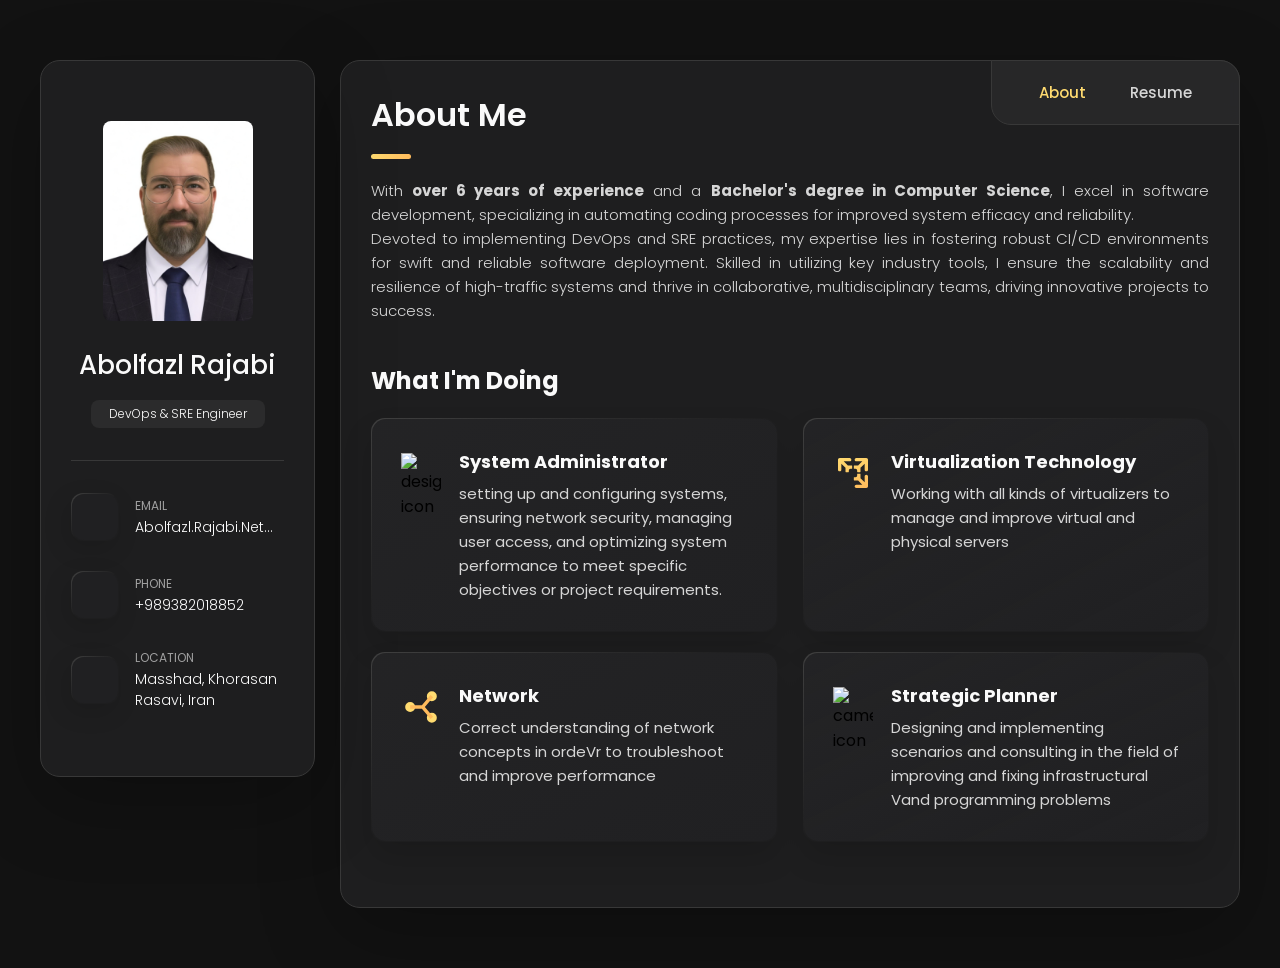
==== index.html @ 1ee2e398 "first push" ====
<!DOCTYPE html>
<html lang="en">
  <head>
    <meta charset="UTF-8" />
    <meta http-equiv="X-UA-Compatible" content="IE=edge" />
    <meta name="viewport" content="width=device-width, initial-scale=1.0" />
    <title>Abolfazl Rajabi Resume</title>

    <!--
    - favicon
  -->
    <link
      rel="shortcut icon"
      href="./assets/images/logo.ico"
      type="image/x-icon"
    />

    <!--
    - custom css link
  -->
    <link rel="stylesheet" href="./assets/css/style.css" />

    <!--
    - google font link
  -->
    <link rel="preconnect" href="https://fonts.googleapis.com" />
    <link rel="preconnect" href="https://fonts.gstatic.com" crossorigin />
    <link
      href="https://fonts.googleapis.com/css2?family=Poppins:wght@300;400;500;600&display=swap"
      rel="stylesheet"
    />
  </head>

  <body>
    <!--
    - #MAIN
  -->

    <main>
      <!--
      - #SIDEBAR
    -->

      <aside class="sidebar" data-sidebar>
        <div class="sidebar-info">
          <figure class="avatar-box">
            <img
              src="./assets/images/my-avatar.png"
              alt="Abolfazl Rajabi"
              width="80"
	      style="border-radius:8px"
            />
          </figure>

          <div class="info-content">
            <h1 class="name" title="Richard hanrick">Abolfazl Rajabi</h1>

            <p class="title">DevOps & SRE Engineer</p>
          </div>

          <button class="info_more-btn" data-sidebar-btn>
            <span>Show Contacts</span>

            <ion-icon name="chevron-down"></ion-icon>
          </button>
        </div>

        <div class="sidebar-info_more">
          <div class="separator"></div>

          <ul class="contacts-list">
            <li class="contact-item">
              <div class="icon-box">
                <ion-icon name="mail-outline"></ion-icon>
              </div>

              <div class="contact-info">
                <p class="contact-title">Email</p>

                <a href="mailto:abolfazl.rajabi.net@gmail.com" class="contact-link"
                  >Abolfazl.Rajabi.Net@gmail.com</a
                >
              </div>
            </li>

            <li class="contact-item">
              <div class="icon-box">
                <ion-icon name="phone-portrait-outline"></ion-icon>
              </div>

              <div class="contact-info">
                <p class="contact-title">Phone</p>

                <a href="tel: +989382018852" class="contact-link"
                  >+989382018852</a
                >
              </div>
            </li>

<!--            <li class="contact-item">
              <div class="icon-box">
                <ion-icon name="calendar-outline"></ion-icon>
              </div>

              <div class="contact-info">
                <p class="contact-title">Birthday</p>

                <time datetime="1982-06-23"> 1992 </time>
              </div>
            </li>
-->
            <li class="contact-item">
              <div class="icon-box">
                <ion-icon name="location-outline"></ion-icon>
              </div>

              <div class="contact-info">
                <p class="contact-title">Location</p>

                <address>Masshad, Khorasan Rasavi, Iran</address>
              </div>
            </li>
          </ul>

          <div class="separator"></div>

          <ul class="social-list">
            <li class="social-item">
              <a href="https://t.me/Arajabi18" class="social-link">
                <ion-icon name="send-outline"></ion-icon>
              </a>
            </li>

            <li class="social-item">
              <a
                href="https://www.linkedin.com/in/abolfazl-rajabi-net"
                class="social-link"
              >
                <ion-icon name="logo-linkedin"></ion-icon>
              </a>
            </li>

            <li class="social-item">
              <a href="" class="social-link">
                <ion-icon name="logo-instagram"></ion-icon>
              </a>
            </li>
          </ul>
        </div>
      </aside>

      <!--
      - #main-content
    -->

      <div class="main-content">
        <!--
        - #NAVBAR
      -->

        <nav class="navbar">
          <ul class="navbar-list">
            <li class="navbar-item">
              <button class="navbar-link active" data-nav-link>About</button>
            </li>

            <li class="navbar-item">
              <button class="navbar-link" data-nav-link>Resume</button>
            </li>

            <!-- <li class="navbar-item">
              <button class="navbar-link" data-nav-link>Portfolio</button>
            </li>

            <li class="navbar-item">
              <button class="navbar-link" data-nav-link>Blog</button>
            </li> 

            <li class="navbar-item">
              <button class="navbar-link" data-nav-link>Contact</button>
	    </li>-->
          </ul>
        </nav>

        <!--
        - #ABOUT
      -->

        <article class="about active" data-page="about">
          <header>
            <h2 class="h2 article-title">About me</h2>
          </header>

          <section class="about-text justified">
            <p>
              With <b>over 6 years of experience</b> and a
              <b>Bachelor's degree in Computer Science</b>, I excel in software
              development, specializing in automating coding processes for
	      improved system efficacy and reliability.<br> Devoted to implementing
              DevOps and SRE practices, my expertise lies in fostering robust
              CI/CD environments for swift and reliable software deployment.
              Skilled in utilizing key industry tools, I ensure the scalability
              and resilience of high-traffic systems and thrive in
              collaborative, multidisciplinary teams, driving innovative
              projects to success.
            </p>
          </section>

          <!--
          - service
        -->

          <section class="service">
            <h3 class="h3 service-title">What i'm doing</h3>

            <ul class="service-list">
              <li class="service-item">
                <div class="service-icon-box">
                  <img
                    src="./assets/images/icon-dev.svg"
                    alt="design icon"
                    width="40"
                  />
                </div>

                <div class="service-content-box">
                  <h4 class="h4 service-item-title">System Administrator</h4>

                  <p class="service-item-text">
                    setting up and configuring systems, ensuring network
                    security, managing user access, and optimizing system
                    performance to meet specific objectives or project
                    requirements.
                  </p>
                </div>
              </li>

              <li class="service-item">
                <div class="service-icon-box" style="background-color: linear-gradient(
                  to bottom right, 
                  hsl(45, 100%, 71%) 0%, 
                  hsla(36, 100%, 69%, 0) 50%
                );">
                  <img
                    src="./assets/images/icon-vmware.svg"
                    alt="Web development icon"
                    width="40"
                  />
                </div>

                <div class="service-content-box">
                  <h4 class="h4 service-item-title">
                    Virtualization Technology
                  </h4>

                  <p class="service-item-text">
                    Working with all kinds of virtualizers to manage and improve
                    virtual and physical servers
                  </p>
                </div>
              </li>

              <li class="service-item">
                <div class="service-icon-box">
                  <img
                    src="./assets/images/icon-connect.svg"
                    alt="mobile app icon"
                    width="40"
                  />
                </div>

                <div class="service-content-box">
                  <h4 class="h4 service-item-title">Network</h4>

                  <p class="service-item-text">
                    Correct understanding of network concepts in ordeVr to
                    troubleshoot and improve performance
                  </p>
                </div>
              </li>

              <li class="service-item">
                <div class="service-icon-box">
                  <img
                    src="./assets/images/icon-design.svg"
                    alt="camera icon"
                    width="40"
                  />
                </div>

                <div class="service-content-box">
                  <h4 class="h4 service-item-title">Strategic Planner</h4>

                  <p class="service-item-text">
                    Designing and implementing scenarios and consulting in the
                    field of improving and fixing infrastructural Vand
                    programming problems
                  </p>
                </div>
              </li>
            </ul>
          </section>

          <!--
          - testimonials
        -->
          <!--
        <section class="testimonials">

          <h3 class="h3 testimonials-title">Testimonials</h3>

          <ul class="testimonials-list has-scrollbar">

            <li class="testimonials-item">
              <div class="content-card" data-testimonials-item>

                <figure class="testimonials-avatar-box">
                  <img src="./assets/images/avatar-1.png" alt="Daniel lewis" width="60" data-testimonials-avatar>
                </figure>

                <h4 class="h4 testimonials-item-title" data-testimonials-title>Daniel lewis</h4>

                <div class="testimonials-text" data-testimonials-text>
                  <p>
                    Richard was hired to create a corporate identity. We were very pleased with the work done. She has a
                    lot of experience
                    and is very concerned about the needs of client. Lorem ipsum dolor sit amet, ullamcous cididt
                    consectetur adipiscing
                    elit, seds do et eiusmod tempor incididunt ut laborels dolore magnarels alia.
                  </p>
                </div>

              </div>
            </li>

            <li class="testimonials-item">
              <div class="content-card" data-testimonials-item>

                <figure class="testimonials-avatar-box">
                  <img src="./assets/images/avatar-2.png" alt="Jessica miller" width="60" data-testimonials-avatar>
                </figure>

                <h4 class="h4 testimonials-item-title" data-testimonials-title>Jessica miller</h4>

                <div class="testimonials-text" data-testimonials-text>
                  <p>
                    Richard was hired to create a corporate identity. We were very pleased with the work done. She has a
                    lot of experience
                    and is very concerned about the needs of client. Lorem ipsum dolor sit amet, ullamcous cididt
                    consectetur adipiscing
                    elit, seds do et eiusmod tempor incididunt ut laborels dolore magnarels alia.
                  </p>
                </div>

              </div>
            </li>

            <li class="testimonials-item">
              <div class="content-card" data-testimonials-item>

                <figure class="testimonials-avatar-box">
                  <img src="./assets/images/avatar-3.png" alt="Emily evans" width="60" data-testimonials-avatar>
                </figure>

                <h4 class="h4 testimonials-item-title" data-testimonials-title>Emily evans</h4>

                <div class="testimonials-text" data-testimonials-text>
                  <p>
                    Richard was hired to create a corporate identity. We were very pleased with the work done. She has a
                    lot of experience
                    and is very concerned about the needs of client. Lorem ipsum dolor sit amet, ullamcous cididt
                    consectetur adipiscing
                    elit, seds do et eiusmod tempor incididunt ut laborels dolore magnarels alia.
                  </p>
                </div>

              </div>
            </li>

            <li class="testimonials-item">
              <div class="content-card" data-testimonials-item>

                <figure class="testimonials-avatar-box">
                  <img src="./assets/images/avatar-4.png" alt="Henry william" width="60" data-testimonials-avatar>
                </figure>

                <h4 class="h4 testimonials-item-title" data-testimonials-title>Henry william</h4>

                <div class="testimonials-text" data-testimonials-text>
                  <p>
                    Richard was hired to create a corporate identity. We were very pleased with the work done. She has a
                    lot of experience
                    and is very concerned about the needs of client. Lorem ipsum dolor sit amet, ullamcous cididt
                    consectetur adipiscing
                    elit, seds do et eiusmod tempor incididunt ut laborels dolore magnarels alia.
                  </p>
                </div>

              </div>
            </li>

          </ul>

        </section>
-->

          <!--
          - testimonials modal
        -->
          <!--
        <div class="modal-container" data-modal-container>

          <div class="overlay" data-overlay></div>

          <section class="testimonials-modal">

            <button class="modal-close-btn" data-modal-close-btn>
              <ion-icon name="close-outline"></ion-icon>
            </button>

            <div class="modal-img-wrapper">
              <figure class="modal-avatar-box">
                <img src="./assets/images/avatar-1.png" alt="Daniel lewis" width="80" data-modal-img>
              </figure>

              <img src="./assets/images/icon-quote.svg" alt="quote icon">
            </div>

            <div class="modal-content">

              <h4 class="h3 modal-title" data-modal-title>Daniel lewis</h4>

              <time datetime="2021-06-14">14 June, 2021</time>

              <div data-modal-text>
                <p>
                  Richard was hired to create a corporate identity. We were very pleased with the work done. She has a
                  lot of experience
                  and is very concerned about the needs of client. Lorem ipsum dolor sit amet, ullamcous cididt
                  consectetur adipiscing
                  elit, seds do et eiusmod tempor incididunt ut laborels dolore magnarels alia.
                </p>
              </div>

            </div>

          </section>

        </div>

-->
          <!--
          - clients
        -->
          <!--
        <section class="clients">

          <h3 class="h3 clients-title">Clients</h3>

          <ul class="clients-list has-scrollbar">

            <li class="clients-item">
              <a href="#">
                <img src="./assets/images/logo-1-color.png" alt="client logo">
              </a>
            </li>

            <li class="clients-item">
              <a href="#">
                <img src="./assets/images/logo-2-color.png" alt="client logo">
              </a>
            </li>

            <li class="clients-item">
              <a href="#">
                <img src="./assets/images/logo-3-color.png" alt="client logo">
              </a>
            </li>

            <li class="clients-item">
              <a href="#">
                <img src="./assets/images/logo-4-color.png" alt="client logo">
              </a>
            </li>

            <li class="clients-item">
              <a href="#">
                <img src="./assets/images/logo-5-color.png" alt="client logo">
              </a>
            </li>

            <li class="clients-item">
              <a href="#">
                <img src="./assets/images/logo-6-color.png" alt="client logo">
              </a>
            </li>
          </ul>
        </section>
	-->
        </article>

        <!--
        - #RESUME
      -->

        <article class="resume" data-page="resume">
          <header>
            <h2 class="h2 article-title">Resume</h2>
          </header>

          <section class="timeline">
            <div class="title-wrapper">
              <div class="icon-box">
                <ion-icon name="book-outline"></ion-icon>
              </div>

              <h3 class="h3">Experience</h3>
            </div>

            <ol class="timeline-list">

              <li class="timeline-item">
                <h4 class="h4 timeline-item-title">Forvest</h4>

                <span>2022 - 2023</span>

                <p class="timeline-text">
	          ✔ Ensuring that virtual servers, network configurations across the company are well maintained, configured and working reliably.<br />
	          ✔ Oversee data backup processes, with emphasis on ensuring data integrity, setting recovery plans, and establishing consistent failover protocols.<br />
	       	  ✔ Manage server load optimization, ensure sufficient storage capacity, and maintain database efficiency and performance.<br />
	       	  ✔ Setting up CI/CD for 35 Backend and Frontend team services to increase speed, ensure team performance and reduce human errors.<br />
	       	  ✔ Setting up a monitoring system according to the company's needs (12 virtual servers, 80 services, 2 UPS, 4 switches and 1 router, etc.)<br />
	       	  ✔ Skills: #Gitlab_CI/CD  #Monitoring  #Linux_Server  #Docker  #Hetzner  #AWS  #Grafana #Prometheus   #API_Gateway #k8s <br />
		</p>
              </li>

		<li class="timeline-item">
                <h4 class="h4 timeline-item-title">Part Software Group</h4>

                <span>2022 - 2023</span>

                <p class="timeline-text">
		  ✔ Configuration and management of updates and easy and safe deployments to production environment <br />
		  ✔ Increasing coordination and collaboration with teams and improving software delivery quality and speed<br />
		  ✔ Monitoring and troubleshooting projects and investigating operational errors using monitoring tools such as Prometheus and Grafana<br />
		  ✔ Active cooperation with development and operations teams to provide quality improvement solutions and automated system management<br />
		  ✔ Reducing error detection and resolution time from 24 hours to 2 hours<br />
		  ✔ Skills: #Linux #Grafana&Prometheus  #Nginx  #Gitlab  #Bash_Script  #API_Gateway<br />
		</p>
              </li>

              <li class="timeline-item">
                <h4 class="h4 timeline-item-title">Fava Astane Qods Razav</h4>

                <span>2021 - 2022</span>

                <p class="timeline-text">
		  ✔ Expert in VCSA virtual servers.<br />
		  ✔ Expert in Linux servers.<br />
		  ✔ Expert in DataCenter physical servers.<br />
		  ✔ Specialist in office automation servers.<br />
		  ✔ Development and implementation of CI/CD processes to accelerate software production processes.<br />
		  ✔ Setting up monitoring for more than (15 physical servers, 3 UPS, 350 virtual machines, 90 routers, 40 Cisco switches, etc.)<br />
		  ✔ Configuration and update management of Windows and Linux servers and easy and secure deployment in the production environment.<br />
		  ✔ Skills: #Linux  #Ansible  #Docker  #Network  #Vmware  #ESXI  #Databases  #Grafana  #Graylog  #Splunk<br />
		</p>
              </li>

              <li class="timeline-item">
                <h4 class="h4 timeline-item-title">Radar Fartak Hooshmand</h4>

                <span>2020 - 2021</span>

                <p class="timeline-text">
                  ✔ Consultant for purchasing and acquiring network systems<br />
		  ✔ Technical support for internet department and network equipment and configurations<br />
		  ✔ Installation of security and surveillance equipment<br />
		  ✔ Monitoring all internal and virtual servers<br />
		  ✔ Management and optimization of internal and external internet users of the company<br />
		  ✔ Skills: #Network  #Docker  #Gitlab  #ESXI  #Proxmox  #Ansible<br />
		</p>
              </li>
            </ol>
          </section>

          <section class="timeline">
            <div class="title-wrapper">
              <div class="icon-box">
                <ion-icon name="book-outline"></ion-icon>
              </div>

              <h3 class="h3">Education</h3>
            </div>

            <ol class="timeline-list">
              <li class="timeline-item">
                <h4 class="h4 timeline-item-title">
                  Bachelor of computer science in Imamreza Uni Of Mashhad
		  
                </h4>

                <span>2011</span>
              </li>

              <!--            <li class="timeline-item">

              <h4 class="h4 timeline-item-title">Art director</h4>

              <span>2013 — 2015</span>

              <p class="timeline-text">
                Nemo enims ipsam voluptatem, blanditiis praesentium voluptum delenit atque corrupti, quos dolores et
                quas molestias
                exceptur.
              </p>

            </li>

            <li class="timeline-item">

              <h4 class="h4 timeline-item-title">Web designer</h4>

              <span>2010 — 2013</span>

              <p class="timeline-text">
                Nemo enims ipsam voluptatem, blanditiis praesentium voluptum delenit atque corrupti, quos dolores et
                quas molestias
                exceptur.
              </p>

            </li>
-->
            </ol>
          </section>

          <section class="skill">
            <h3 class="h3 skills-title">My skills</h3>

            <ul class="skills-list content-card">
              <li class="skills-item">
                <div class="title-wrapper">
                  <h5 class="h5">Linux (Debian - Arch)</h5>
                  <data value="70">70%</data>
                </div>

                <div class="skill-progress-bg">
                  <div class="skill-progress-fill" style="width: 70%"></div>
                </div>
              </li>

              <li class="skills-item">
                <div class="title-wrapper">
                  <h5 class="h5">Virtualization (ESXI, Proxmox)</h5>
                  <data value="60">60%</data>
                </div>

                <div class="skill-progress-bg">
                  <div class="skill-progress-fill" style="width: 60%"></div>
                </div>
              </li>

              <li class="skills-item">
                <div class="title-wrapper">
                  <h5 class="h5">Network Infrastructure</h5>
                  <data value="90">90%</data>
                </div>

                <div class="skill-progress-bg">
                  <div class="skill-progress-fill" style="width: 90%"></div>
                </div>
              </li>

              <li class="skills-item">
                <div class="title-wrapper">
                  <h5 class="h5">Monitoring & Logs (Grafana - Zabbix - Graylog - elastic - splunk)</h5>
                  <data value="60">60%</data>
                </div>

                <div class="skill-progress-bg">
                  <div class="skill-progress-fill" style="width: 60%"></div>
                </div>
              </li>
              <li class="skills-item">
                <div class="title-wrapper">
                  <h5 class="h5">Docker(swarm)</h5>
                  <data value="80">80%</data>
                </div>

                <div class="skill-progress-bg">
                  <div class="skill-progress-fill" style="width: 80%"></div>

	      <li class="skills-item">
                <div class="title-wrapper">
                  <h5 class="h5">VCS (Gitlab , Github)</h5>
                  <data value="70">70%</data>
                </div>

                <div class="skill-progress-bg">
                  <div class="skill-progress-fill" style="width: 70%"></div>
                </div>

	      <li class="skills-item">
                <div class="title-wrapper">
                  <h5 class="h5">Configuration Management (Ansible)</h5>
                  <data value="60">60%</data>
                </div>

                <div class="skill-progress-bg">
                  <div class="skill-progress-fill" style="width: 60%"></div>
                </div>


              </li>
            </ul>
          </section>
        </article>

        <!--
        - #PORTFOLIO
      -->
        <article class="portfolio" data-page="portfolio" style="display: none;">
          <header>
            <h2 class="h2 article-title">Portfolio</h2>
          </header>

          <section class="projects">
            <ul class="filter-list">
              <li class="filter-item">
                <button class="active" data-filter-btn>All</button>
              </li>

              <li class="filter-item">
                <button data-filter-btn>Web design</button>
              </li>

              <li class="filter-item">
                <button data-filter-btn>Applications</button>
              </li>

              <li class="filter-item">
                <button data-filter-btn>Web development</button>
              </li>
            </ul>

            <div class="filter-select-box">
              <button class="filter-select" data-select>
                <div class="select-value" data-selecct-value>
                  Select category
                </div>

                <div class="select-icon">
                  <ion-icon name="chevron-down"></ion-icon>
                </div>
              </button>

              <ul class="select-list">
                <li class="select-item">
                  <button data-select-item>All</button>
                </li>

                <li class="select-item">
                  <button data-select-item>Web design</button>
                </li>

                <li class="select-item">
                  <button data-select-item>Applications</button>
                </li>

                <li class="select-item">
                  <button data-select-item>Web development</button>
                </li>
              </ul>
            </div>

            <ul class="project-list">
              <li
                class="project-item active"
                data-filter-item
                data-category="web development"
              >
                <a href="#">
                  <figure class="project-img">
                    <div class="project-item-icon-box">
                      <ion-icon name="eye-outline"></ion-icon>
                    </div>

                    <img
                      src="./assets/images/project-1.jpg"
                      alt="finance"
                      loading="lazy"
                    />
                  </figure>

                  <h3 class="project-title">Finance</h3>

                  <p class="project-category">Web development</p>
                </a>
              </li>

              <li
                class="project-item active"
                data-filter-item
                data-category="web development"
              >
                <a href="#">
                  <figure class="project-img">
                    <div class="project-item-icon-box">
                      <ion-icon name="eye-outline"></ion-icon>
                    </div>

                    <img
                      src="./assets/images/project-2.png"
                      alt="orizon"
                      loading="lazy"
                    />
                  </figure>

                  <h3 class="project-title">Orizon</h3>

                  <p class="project-category">Web development</p>
                </a>
              </li>

              <li
                class="project-item active"
                data-filter-item
                data-category="web design"
              >
                <a href="#">
                  <figure class="project-img">
                    <div class="project-item-icon-box">
                      <ion-icon name="eye-outline"></ion-icon>
                    </div>

                    <img
                      src="./assets/images/project-3.jpg"
                      alt="fundo"
                      loading="lazy"
                    />
                  </figure>

                  <h3 class="project-title">Fundo</h3>

                  <p class="project-category">Web design</p>
                </a>
              </li>

              <li
                class="project-item active"
                data-filter-item
                data-category="applications"
              >
                <a href="#">
                  <figure class="project-img">
                    <div class="project-item-icon-box">
                      <ion-icon name="eye-outline"></ion-icon>
                    </div>

                    <img
                      src="./assets/images/project-4.png"
                      alt="brawlhalla"
                      loading="lazy"
                    />
                  </figure>

                  <h3 class="project-title">Brawlhalla</h3>

                  <p class="project-category">Applications</p>
                </a>
              </li>

              <li
                class="project-item active"
                data-filter-item
                data-category="web design"
              >
                <a href="#">
                  <figure class="project-img">
                    <div class="project-item-icon-box">
                      <ion-icon name="eye-outline"></ion-icon>
                    </div>

                    <img
                      src="./assets/images/project-5.png"
                      alt="dsm."
                      loading="lazy"
                    />
                  </figure>

                  <h3 class="project-title">DSM.</h3>

                  <p class="project-category">Web design</p>
                </a>
              </li>

              <li
                class="project-item active"
                data-filter-item
                data-category="web design"
              >
                <a href="#">
                  <figure class="project-img">
                    <div class="project-item-icon-box">
                      <ion-icon name="eye-outline"></ion-icon>
                    </div>

                    <img
                      src="./assets/images/project-6.png"
                      alt="metaspark"
                      loading="lazy"
                    />
                  </figure>

                  <h3 class="project-title">MetaSpark</h3>

                  <p class="project-category">Web design</p>
                </a>
              </li>

              <li
                class="project-item active"
                data-filter-item
                data-category="web development"
              >
                <a href="#">
                  <figure class="project-img">
                    <div class="project-item-icon-box">
                      <ion-icon name="eye-outline"></ion-icon>
                    </div>

                    <img
                      src="./assets/images/project-7.png"
                      alt="summary"
                      loading="lazy"
                    />
                  </figure>

                  <h3 class="project-title">Summary</h3>

                  <p class="project-category">Web development</p>
                </a>
              </li>

              <li
                class="project-item active"
                data-filter-item
                data-category="applications"
              >
                <a href="#">
                  <figure class="project-img">
                    <div class="project-item-icon-box">
                      <ion-icon name="eye-outline"></ion-icon>
                    </div>

                    <img
                      src="./assets/images/project-8.jpg"
                      alt="task manager"
                      loading="lazy"
                    />
                  </figure>

                  <h3 class="project-title">Task Manager</h3>

                  <p class="project-category">Applications</p>
                </a>
              </li>

              <li
                class="project-item active"
                data-filter-item
                data-category="web development"
              >
                <a href="#">
                  <figure class="project-img">
                    <div class="project-item-icon-box">
                      <ion-icon name="eye-outline"></ion-icon>
                    </div>

                    <img
                      src="./assets/images/project-9.png"
                      alt="arrival"
                      loading="lazy"
                    />
                  </figure>

                  <h3 class="project-title">Arrival</h3>

                  <p class="project-category">Web development</p>
                </a>
              </li>
            </ul>
          </section>
        </article>

        <!--
        - #BLOG
      -->
        <!-- <article class="blog" data-page="blog" >
          <header>
            <h2 class="h2 article-title">Blog</h2>
          </header>

          <section class="blog-posts">
            <ul class="blog-posts-list">
              <li class="blog-post-item">
                <a href="#">
                  <figure class="blog-banner-box">
                    <img
                      src="./assets/images/blog-1.jpg"
                      alt="Design conferences in 2022"
                      loading="lazy"
                    />
                  </figure>

                  <div class="blog-content">
                    <div class="blog-meta">
                      <p class="blog-category">Design</p>

                      <span class="dot"></span>

                      <time datetime="2022-02-23">Fab 23, 2022</time>
                    </div>

                    <h3 class="h3 blog-item-title">
                      Design conferences in 2022
                    </h3>

                    <p class="blog-text">
                      Veritatis et quasi architecto beatae vitae dicta sunt,
                      explicabo.
                    </p>
                  </div>
                </a>
              </li>

              <li class="blog-post-item">
                <a href="#">
                  <figure class="blog-banner-box">
                    <img
                      src="./assets/images/blog-2.jpg"
                      alt="Best fonts every designer"
                      loading="lazy"
                    />
                  </figure>

                  <div class="blog-content">
                    <div class="blog-meta">
                      <p class="blog-category">Design</p>

                      <span class="dot"></span>

                      <time datetime="2022-02-23">Fab 23, 2022</time>
                    </div>

                    <h3 class="h3 blog-item-title">
                      Best fonts every designer
                    </h3>

                    <p class="blog-text">
                      Sed ut perspiciatis, nam libero tempore, cum soluta nobis
                      est eligendi.
                    </p>
                  </div>
                </a>
              </li>

              <li class="blog-post-item">
                <a href="#">
                  <figure class="blog-banner-box">
                    <img
                      src="./assets/images/blog-3.jpg"
                      alt="Design digest #80"
                      loading="lazy"
                    />
                  </figure>

                  <div class="blog-content">
                    <div class="blog-meta">
                      <p class="blog-category">Design</p>

                      <span class="dot"></span>

                      <time datetime="2022-02-23">Fab 23, 2022</time>
                    </div>

                    <h3 class="h3 blog-item-title">Design digest #80</h3>

                    <p class="blog-text">
                      Excepteur sint occaecat cupidatat no proident, quis
                      nostrum exercitationem ullam corporis suscipit.
                    </p>
                  </div>
                </a>
              </li>

              <li class="blog-post-item">
                <a href="#">
                  <figure class="blog-banner-box">
                    <img
                      src="./assets/images/blog-4.jpg"
                      alt="UI interactions of the week"
                      loading="lazy"
                    />
                  </figure>

                  <div class="blog-content">
                    <div class="blog-meta">
                      <p class="blog-category">Design</p>

                      <span class="dot"></span>

                      <time datetime="2022-02-23">Fab 23, 2022</time>
                    </div>

                    <h3 class="h3 blog-item-title">
                      UI interactions of the week
                    </h3>

                    <p class="blog-text">
                      Enim ad minim veniam, consectetur adipiscing elit, quis
                      nostrud exercitation ullamco laboris nisi.
                    </p>
                  </div>
                </a>
              </li>

              <li class="blog-post-item">
                <a href="#">
                  <figure class="blog-banner-box">
                    <img
                      src="./assets/images/blog-5.jpg"
                      alt="The forgotten art of spacing"
                      loading="lazy"
                    />
                  </figure>

                  <div class="blog-content">
                    <div class="blog-meta">
                      <p class="blog-category">Design</p>

                      <span class="dot"></span>

                      <time datetime="2022-02-23">Fab 23, 2022</time>
                    </div>

                    <h3 class="h3 blog-item-title">
                      The forgotten art of spacing
                    </h3>

                    <p class="blog-text">
                      Maxime placeat, sed do eiusmod tempor incididunt ut labore
                      et dolore magna aliqua.
                    </p>
                  </div>
                </a>
              </li>

              <li class="blog-post-item">
                <a href="#">
                  <figure class="blog-banner-box">
                    <img
                      src="./assets/images/blog-6.jpg"
                      alt="Design digest #79"
                      loading="lazy"
                    />
                  </figure>

                  <div class="blog-content">
                    <div class="blog-meta">
                      <p class="blog-category">Design</p>

                      <span class="dot"></span>

                      <time datetime="2022-02-23">Fab 23, 2022</time>
                    </div>

                    <h3 class="h3 blog-item-title">Design digest #79</h3>

                    <p class="blog-text">
                      Optio cumque nihil impedit uo minus quod maxime placeat,
                      velit esse cillum.
                    </p>
                  </div>
                </a>
              </li>
            </ul>
          </section>
        </article> -->

        <!--
        - #CONTACT
      -->
<!--
        <article class="contact" data-page="contact">
          <header>
            <h2 class="h2 article-title">Contact</h2>
          </header>

          <section class="mapbox" data-mapbox>
            <figure>
              <iframe
                src="https://www.google.com/maps/embed?pb=!1m14!1m12!1m3!1d20417.67594345495!2d59.58346870396703!3d36.29818404457784!2m3!1f0!2f0!3f0!3m2!1i1024!2i768!4f13.1!5e0!3m2!1sen!2s!4v1703342645296!5m2!1sen!2s"
                width="400"
                height="300"
                loading="lazy"
              ></iframe>
            </figure>
          </section>
-->
          <!-- <section class="contact-form"> -->
            <!-- <h3 class="h3 form-title">Contact Form</h3>

            <form action="#" class="form" data-form>
              <div class="input-wrapper">
                <input
                  type="text"
                  name="fullname"
                  class="form-input"
                  placeholder="Full name"
                  required
                  data-form-input
                />

                <input
                  type="email"
                  name="email"
                  class="form-input"
                  placeholder="Email address"
                  required
                  data-form-input
                />
              </div>

              <textarea
                name="message"
                class="form-input"
                placeholder="Your Message"
                required
                data-form-input
              ></textarea>

              <button class="form-btn" type="submit" disabled data-form-btn>
                <ion-icon name="paper-plane"></ion-icon>
                <span>Send Message</span>
              </button>
            </form> -->
          <!-- </section> -->
        </article>
      </div>
    </main>

    <!--
    - custom js link
  -->
    <script src="./assets/js/script.js"></script>

    <!--
    - ionicon link
  -->
    <script
      type="module"
      src="https://unpkg.com/ionicons@5.5.2/dist/ionicons/ionicons.esm.js"
    ></script>
    <script
      nomodule
      src="https://unpkg.com/ionicons@5.5.2/dist/ionicons/ionicons.js"
    ></script>
  </body>
</html>
---- assets/css/style.css ----
/*-----------------------------------*\
  #style.css
\*-----------------------------------*/


/**
 * copyright 2022 @codewithsadee
 */





/*-----------------------------------*\
  #CUSTOM PROPERTY
\*-----------------------------------*/

:root {

  /**
   * colors
   */

  /* gradient */

  --bg-gradient-onyx: linear-gradient(
    to bottom right, 
    hsl(240, 1%, 25%) 3%, 
    hsl(0, 0%, 19%) 97%
  );
  --bg-gradient-jet: linear-gradient(
    to bottom right, 
    hsla(240, 1%, 18%, 0.251) 0%, 
    hsla(240, 2%, 11%, 0) 100%
  ), hsl(240, 2%, 13%);
  --bg-gradient-yellow-1: linear-gradient(
    to bottom right, 
    hsl(45, 100%, 71%) 0%, 
    hsla(36, 100%, 69%, 0) 50%
  );
  --bg-gradient-yellow-2: linear-gradient(
    135deg, 
    hsla(45, 100%, 71%, 0.251) 0%, 
    hsla(35, 100%, 68%, 0) 59.86%
  ), hsl(240, 2%, 13%);
  --border-gradient-onyx: linear-gradient(
    to bottom right, 
    hsl(0, 0%, 25%) 0%, 
    hsla(0, 0%, 25%, 0) 50%
  );
  --text-gradient-yellow: linear-gradient(
    to right, 
    hsl(45, 100%, 72%), 
    hsl(35, 100%, 68%)
  );

  /* solid */

  --jet: hsl(0, 0%, 22%);
  --onyx: hsl(240, 1%, 17%);
  --eerie-black-1: hsl(240, 2%, 13%);
  --eerie-black-2: hsl(240, 2%, 12%);
  --smoky-black: hsl(0, 0%, 7%);
  --white-1: hsl(0, 0%, 100%);
  --white-2: hsl(0, 0%, 98%);
  --orange-yellow-crayola: hsl(45, 100%, 72%);
  --vegas-gold: hsl(45, 54%, 58%);
  --light-gray: hsl(0, 0%, 84%);
  --light-gray-70: hsla(0, 0%, 84%, 0.7);
  --bittersweet-shimmer: hsl(0, 43%, 51%);

  /**
   * typography
   */

  /* font-family */
  --ff-poppins: 'Poppins', sans-serif;

  /* font-size */
  --fs-1: 24px;
  --fs-2: 18px;
  --fs-3: 17px;
  --fs-4: 16px;
  --fs-5: 15px;
  --fs-6: 14px;
  --fs-7: 13px;
  --fs-8: 11px;

  /* font-weight */
  --fw-300: 300;
  --fw-400: 400;
  --fw-500: 500;
  --fw-600: 600;

  /**
   * shadow
   */
  
  --shadow-1: -4px 8px 24px hsla(0, 0%, 0%, 0.25);
  --shadow-2: 0 16px 30px hsla(0, 0%, 0%, 0.25);
  --shadow-3: 0 16px 40px hsla(0, 0%, 0%, 0.25);
  --shadow-4: 0 25px 50px hsla(0, 0%, 0%, 0.15);
  --shadow-5: 0 24px 80px hsla(0, 0%, 0%, 0.25);

  /**
   * transition
   */

  --transition-1: 0.25s ease;
  --transition-2: 0.5s ease-in-out;

}





/*-----------------------------------*\
  #RESET
\*-----------------------------------*/

*, *::before, *::after {
  margin: 0;
  padding: 0;
  box-sizing: border-box;
}

a { text-decoration: none; }

li { list-style: none; }

img, ion-icon, a, button, time, span { display: block; }

button {
  font: inherit;
  background: none;
  border: none;
  text-align: left;
  cursor: pointer;
}

input, textarea {
  display: block;
  width: 100%;
  background: none;
  font: inherit;
}

::selection {
  background: var(--orange-yellow-crayola);
  color: var(--smoky-black);
}

:focus { outline-color: var(--orange-yellow-crayola); }

html { font-family: var(--ff-poppins); }

body { background: var(--smoky-black); }





/*-----------------------------------*\
  #REUSED STYLE
\*-----------------------------------*/

.sidebar,
article {
  background: var(--eerie-black-2);
  border: 1px solid var(--jet);
  border-radius: 20px;
  padding: 15px;
  box-shadow: var(--shadow-1);
  z-index: 1;
}

.justified {
  text-align: justify;
}

.separator {
  width: 100%;
  height: 1px;
  background: var(--jet);
  margin: 16px 0;
}

.icon-box {
  position: relative;
  background: var(--border-gradient-onyx);
  width: 30px;
  height: 30px;
  border-radius: 8px;
  display: flex;
  justify-content: center;
  align-items: center;
  font-size: 16px;
  color: var(--orange-yellow-crayola);
  box-shadow: var(--shadow-1);
  z-index: 1;
}

.icon-box::before {
  content: "";
  position: absolute;
  inset: 1px;
  background: var(--eerie-black-1);
  border-radius: inherit;
  z-index: -1;
}

.icon-box ion-icon { --ionicon-stroke-width: 35px; }

article { display: none; }

article.active {
  display: block;
  animation: fade 0.5s ease backwards;
}

@keyframes fade {
  0% { opacity: 0; }
  100% { opacity: 1; }
}

.h2,
.h3,
.h4,
.h5 {
  color: var(--white-2);
  text-transform: capitalize;
}

.h2 { font-size: var(--fs-1); }

.h3 { font-size: var(--fs-2); }

.h4 { font-size: var(--fs-4); }

.h5 {
  font-size: var(--fs-7);
  font-weight: var(--fw-500);
}

.article-title {
  position: relative;
  padding-bottom: 7px;
}

.article-title::after {
  content: "";
  position: absolute;
  bottom: 0;
  left: 0;
  width: 30px;
  height: 3px;
  background: var(--text-gradient-yellow);
  border-radius: 3px;
}

.has-scrollbar::-webkit-scrollbar {
  width: 5px; /* for vertical scrollbar */
  height: 5px; /* for horizontal scrollbar */
}

.has-scrollbar::-webkit-scrollbar-track {
  background: var(--onyx);
  border-radius: 5px;
}

.has-scrollbar::-webkit-scrollbar-thumb {
  background: var(--orange-yellow-crayola);
  border-radius: 5px;
}

.has-scrollbar::-webkit-scrollbar-button { width: 20px; }

.content-card {
  position: relative;
  background: var(--border-gradient-onyx);
  padding: 15px;
  padding-top: 45px;
  border-radius: 14px;
  box-shadow: var(--shadow-2);
  cursor: pointer;
  z-index: 1;
}

.content-card::before {
  content: "";
  position: absolute;
  inset: 1px;
  background: var(--bg-gradient-jet);
  border-radius: inherit;
  z-index: -1;
}





/*-----------------------------------*\
  #MAIN
\*-----------------------------------*/

main {
  margin: 15px 12px;
  margin-bottom: 75px;
  min-width: 259px;
}





/*-----------------------------------*\
  #SIDEBAR
\*-----------------------------------*/

.sidebar {
  margin-bottom: 15px;
  max-height: 112px;
  overflow: hidden;
  transition: var(--transition-2);
}

.sidebar.active { max-height: 405px; }

.sidebar-info {
  position: relative;
  display: flex;
  justify-content: flex-start;
  align-items: center;
  gap: 15px;
}

.avatar-box {
  background: var(--bg-gradient-onyx);
  border-radius: 20px;
}

.info-content .name {
  color: var(--white-2);
  font-size: var(--fs-3);
  font-weight: var(--fw-500);
  letter-spacing: -0.25px;
  margin-bottom: 10px;
}

.info-content .title {
  color: var(--white-1);
  background: var(--onyx);
  font-size: var(--fs-8);
  font-weight: var(--fw-300);
  width: max-content;
  padding: 3px 12px;
  border-radius: 8px;
}

.info_more-btn {
  position: absolute;
  top: -15px;
  right: -15px;
  border-radius: 0 15px;
  font-size: 13px;
  color: var(--orange-yellow-crayola);
  background: var(--border-gradient-onyx);
  padding: 10px;
  box-shadow: var(--shadow-2);
  transition: var(--transition-1);
  z-index: 1;
}

.info_more-btn::before {
  content: "";
  position: absolute;
  inset: 1px;
  border-radius: inherit;
  background: var(--bg-gradient-jet);
  transition: var(--transition-1);
  z-index: -1;
}

.info_more-btn:hover,
.info_more-btn:focus { background: var(--bg-gradient-yellow-1); }

.info_more-btn:hover::before,
.info_more-btn:focus::before { background: var(--bg-gradient-yellow-2); }

.info_more-btn span { display: none; }

.sidebar-info_more {
  opacity: 0;
  visibility: hidden;
  transition: var(--transition-2);
}

.sidebar.active .sidebar-info_more {
  opacity: 1;
  visibility: visible;
}

.contacts-list {
  display: grid;
  grid-template-columns: 1fr;
  gap: 16px;
}

.contact-item {
  min-width: 100%;
  display: flex;
  align-items: center;
  gap: 16px;
}

.contact-info {
  max-width: calc(100% - 46px);
  width: calc(100% - 46px);
}

.contact-title {
  color: var(--light-gray-70);
  font-size: var(--fs-8);
  text-transform: uppercase;
  margin-bottom: 2px;
}

.contact-info :is(.contact-link, time, address) {
  color: var(--white-2);
  font-size: var(--fs-7);
}

.contact-info address { font-style: normal; }

.social-list {
  display: flex;
  justify-content: flex-start;
  align-items: center;
  gap: 15px;
  padding-bottom: 4px;
  padding-left: 7px;
}

.social-item .social-link {
  color: var(--light-gray-70);
  font-size: 18px;
}


.social-item .social-link:hover { color: var(--light-gray); }





/*-----------------------------------*\
  #NAVBAR
\*-----------------------------------*/

.navbar {
  position: fixed;
  bottom: 0;
  left: 0;
  width: 100%;
  background: hsla(240, 1%, 17%, 0.75);
  backdrop-filter: blur(10px);
  border: 1px solid var(--jet);
  border-radius: 12px 12px 0 0;
  box-shadow: var(--shadow-2);
  z-index: 5;
}

.navbar-list {
  display: flex;
  flex-wrap: wrap;
  justify-content: center;
  align-items: center;
  padding: 0 10px;
}

.navbar-link {
  color: var(--light-gray);
  font-size: var(--fs-8);
  padding: 20px 7px;
  transition: color var(--transition-1);
}

.navbar-link:hover,
.navbar-link:focus { color: var(--light-gray-70); }

.navbar-link.active { color: var(--orange-yellow-crayola); }





/*-----------------------------------*\
  #ABOUT
\*-----------------------------------*/

.about .article-title { margin-bottom: 15px; }

.about-text {
  color: var(--light-gray);
  font-size: var(--fs-6);
  font-weight: var(--fw-300);
  line-height: 1.6;
}

.about-text p { margin-bottom: 15px; }



/**
 * #service 
 */

.service { margin-bottom: 35px; }

.service-title { margin-bottom: 20px; }

.service-list {
  display: grid;
  grid-template-columns: 1fr;
  gap: 20px;
}

.service-item {
  position: relative;
  background: var(--border-gradient-onyx);
  padding: 20px;
  border-radius: 14px;
  box-shadow: var(--shadow-2);
  z-index: 1;
}

.service-item::before {
  content: "";
  position: absolute;
  inset: 1px;
  background: var(--bg-gradient-jet);
  border-radius: inherit;
  z-index: -1;
}

.service-icon-box { margin-bottom: 10px; }

.service-icon-box img { margin: auto; }

.service-content-box { text-align: center; }

.service-item-title { margin-bottom: 7px; }

.service-item-text {
  color: var(--light-gray);
  font-size: var(--fs-6);
  font-weight: var(--fw-3);
  line-height: 1.6;
}


/**
 * #testimonials 
 */

.testimonials { margin-bottom: 30px; }

.testimonials-title { margin-bottom: 20px; }

.testimonials-list {
  display: flex;
  justify-content: flex-start;
  align-items: flex-start;
  gap: 15px;
  margin: 0 -15px;
  padding: 25px 15px;
  padding-bottom: 35px;
  overflow-x: auto;
  scroll-behavior: smooth;
  overscroll-behavior-inline: contain;
  scroll-snap-type: inline mandatory;
}

.testimonials-item {
  min-width: 100%;
  scroll-snap-align: center;
}

.testimonials-avatar-box {
  position: absolute;
  top: 0;
  left: 0;
  transform: translate(15px, -25px);
  background: var(--bg-gradient-onyx);
  border-radius: 14px;
  box-shadow: var(--shadow-1);
}

.testimonials-item-title { margin-bottom: 7px; }

.testimonials-text {
  color: var(--light-gray);
  font-size: var(--fs-6);
  font-weight: var(--fw-300);
  line-height: 1.6;
  display: -webkit-box;
  line-clamp: 4;
  -webkit-line-clamp: 4;
  -webkit-box-orient: vertical;
  overflow: hidden;
}


/**
 * #testimonials-modal
 */

.modal-container {
  position: fixed;
  top: 0;
  left: 0;
  width: 100%;
  height: 100%;
  display: flex;
  justify-content: center;
  align-items: center;
  overflow-y: auto;
  overscroll-behavior: contain;
  z-index: 20;
  pointer-events: none;
  visibility: hidden;
}

.modal-container::-webkit-scrollbar { display: none; }

.modal-container.active {
  pointer-events: all;
  visibility: visible;
}

.overlay {
  position: fixed;
  top: 0;
  left: 0;
  width: 100%;
  height: 100vh;
  background: hsl(0, 0%, 5%);
  opacity: 0;
  visibility: hidden;
  pointer-events: none;
  z-index: 1;
  transition: var(--transition-1);
}

.overlay.active {
  opacity: 0.8;
  visibility: visible;
  pointer-events: all;
}

.testimonials-modal {
  background: var(--eerie-black-2);
  position: relative;
  padding: 15px;
  margin: 15px 12px;
  border: 1px solid var(--jet);
  border-radius: 14px;
  box-shadow: var(--shadow-5);
  transform: scale(1.2);
  opacity: 0;
  transition: var(--transition-1);
  z-index: 2;
}

.modal-container.active .testimonials-modal {
  transform: scale(1);
  opacity: 1;
}

.modal-close-btn {
  position: absolute;
  top: 15px;
  right: 15px;
  background: var(--onyx);
  border-radius: 8px;
  width: 32px;
  height: 32px;
  display: flex;
  justify-content: center;
  align-items: center;
  color: var(--white-2);
  font-size: 18px;
  opacity: 0.7;
}

.modal-close-btn:hover,
.modal-close-btn:focus { opacity: 1; }

.modal-close-btn ion-icon { --ionicon-stroke-width: 50px; }

.modal-avatar-box {
  background: var(--bg-gradient-onyx);
  width: max-content;
  border-radius: 14px;
  margin-bottom: 15px;
  box-shadow: var(--shadow-2);
}

.modal-img-wrapper > img { display: none; }

.modal-title { margin-bottom: 4px; }

.modal-content time {
  font-size: var(--fs-6);
  color: var(--light-gray-70);
  font-weight: var(--fw-300);
  margin-bottom: 10px;
}

.modal-content p {
  color: var(--light-gray);
  font-size: var(--fs-6);
  font-weight: var(--fw-300);
  line-height: 1.6;
}


/**
 * #clients 
 */

.clients { margin-bottom: 15px; }

.clients-list {
  display: flex;
  justify-content: flex-start;
  align-items: flex-start;
  gap: 15px;
  margin: 0 -15px;
  padding: 25px;
  padding-bottom: 25px;
  overflow-x: auto;
  scroll-behavior: smooth;
  overscroll-behavior-inline: contain;
  scroll-snap-type: inline mandatory;
  scroll-padding-inline: 25px;
}

.clients-item {
  min-width: 50%;
  scroll-snap-align: start;
}

.clients-item img {
  width: 100%;
  filter: grayscale(1);
  transition: var(--transition-1);
}

.clients-item img:hover { filter: grayscale(0); }





/*-----------------------------------*\
  #RESUME
\*-----------------------------------*/

.article-title { margin-bottom: 30px; }


/**
 * education and experience 
 */

.timeline { margin-bottom: 30px; }

.timeline .title-wrapper {
  display: flex;
  align-items: center;
  gap: 15px;
  margin-bottom: 25px;
}

.timeline-list {
  font-size: var(--fs-6);
  margin-left: 45px;
}

.timeline-item { position: relative; }

.timeline-item:not(:last-child) { margin-bottom: 20px; }

.timeline-item-title {
  font-size: var(--fs-6);
  line-height: 1.3;
  margin-bottom: 7px;
}

.timeline-list span {
  color: var(--vegas-gold);
  font-weight: var(--fw-400);
  line-height: 1.6;
}

.timeline-item:not(:last-child)::before {
  content: "";
  position: absolute;
  top: -25px;
  left: -30px;
  width: 1px;
  height: calc(100% + 50px);
  background: var(--jet);
}

.timeline-item::after {
  content: "";
  position: absolute;
  top: 5px;
  left: -33px;
  height: 6px;
  width: 6px;
  background: var(--text-gradient-yellow);
  border-radius: 50%;
  box-shadow: 0 0 0 4px var(--jet);
}

.timeline-text {
  color: var(--light-gray);
  font-weight: var(--fw-300);
  line-height: 1.6;
}


/**
 * skills 
 */

.skills-title { margin-bottom: 20px; }

.skills-list { padding: 20px; }


.skills-item:not(:last-child) { margin-bottom: 15px; }

.skill .title-wrapper {
  display: flex;
  align-items: center;
  gap: 5px;
  margin-bottom: 8px;
}

.skill .title-wrapper data {
  color: var(--light-gray);
  font-size: var(--fs-7);
  font-weight: var(--fw-300);
}

.skill-progress-bg {
  background: var(--jet);
  width: 100%;
  height: 8px;
  border-radius: 10px;
}

.skill-progress-fill {
  background: var(--text-gradient-yellow);
  height: 100%;
  border-radius: inherit;
}





/*-----------------------------------*\
  #PORTFOLIO
\*-----------------------------------*/

.filter-list { display: none; }

.filter-select-box {
  position: relative;
  margin-bottom: 25px;
}

.filter-select {
  background: var(--eerie-black-2);
  color: var(--light-gray);
  display: flex;
  justify-content: space-between;
  align-items: center;
  width: 100%;
  padding: 12px 16px;
  border: 1px solid var(--jet);
  border-radius: 14px;
  font-size: var(--fs-6);
  font-weight: var(--fw-300);
}

.filter-select.active .select-icon { transform: rotate(0.5turn); }

.select-list {
  background: var(--eerie-black-2);
  position: absolute;
  top: calc(100% + 6px);
  width: 100%;
  padding: 6px;
  border: 1px solid var(--jet);
  border-radius: 14px;
  z-index: 2;
  opacity: 0;
  visibility: hidden;
  pointer-events: none;
  transition: 0.15s ease-in-out;
}

.filter-select.active + .select-list {
  opacity: 1;
  visibility: visible;
  pointer-events: all;
}

.select-item button {
  background: var(--eerie-black-2);
  color: var(--light-gray);
  font-size: var(--fs-6);
  font-weight: var(--fw-300);
  text-transform: capitalize;
  width: 100%;
  padding: 8px 10px;
  border-radius: 8px;
}

.select-item button:hover { --eerie-black-2: hsl(240, 2%, 20%); }

.project-list {
  display: grid;
  grid-template-columns: 1fr;
  gap: 30px;
  margin-bottom: 10px;
}

.project-item { display: none; }

.project-item.active {
  display: block;
  animation: scaleUp 0.25s ease forwards;
}

@keyframes scaleUp {
  0% { transform: scale(0.5); }
  100% { transform: scale(1); }
}

.project-item > a { width: 100%; }

.project-img {
  position: relative;
  width: 100%;
  height: 200px;
  border-radius: 16px;
  overflow: hidden;
  margin-bottom: 15px;
}

.project-img::before {
  content: "";
  position: absolute;
  top: 0;
  left: 0;
  width: 100%;
  height: 100%;
  background: transparent;
  z-index: 1;
  transition: var(--transition-1);
}

.project-item > a:hover .project-img::before { background: hsla(0, 0%, 0%, 0.5); }

.project-item-icon-box {
  --scale: 0.8;

  background: var(--jet);
  color: var(--orange-yellow-crayola);
  position: absolute;
  top: 50%;
  left: 50%;
  transform: translate(-50%, -50%) scale(var(--scale));
  font-size: 20px;
  padding: 18px;
  border-radius: 12px;
  opacity: 0;
  z-index: 1;
  transition: var(--transition-1);
}

.project-item > a:hover .project-item-icon-box {
  --scale: 1;
  opacity: 1;
}

.project-item-icon-box ion-icon { --ionicon-stroke-width: 50px; }

.project-img img {
  width: 100%;
  height: 100%;
  object-fit: cover;
  transition: var(--transition-1);
}

.project-item > a:hover img { transform: scale(1.1); }

.project-title,
.project-category { margin-left: 10px; }

.project-title {
  color: var(--white-2);
  font-size: var(--fs-5);
  font-weight: var(--fw-400);
  text-transform: capitalize;
  line-height: 1.3;
}

.project-category {
  color: var(--light-gray-70);
  font-size: var(--fs-6);
  font-weight: var(--fw-300);
}





/*-----------------------------------*\
  #BLOG
\*-----------------------------------*/

.blog-posts { margin-bottom: 10px; }

.blog-posts-list {
  display: grid;
  grid-template-columns: 1fr;
  gap: 20px;
}

.blog-post-item > a {
  position: relative;
  background: var(--border-gradient-onyx);
  height: 100%;
  box-shadow: var(--shadow-4);
  border-radius: 16px;
  z-index: 1;
}

.blog-post-item > a::before {
  content: "";
  position: absolute;
  inset: 1px;
  border-radius: inherit;
  background: var(--eerie-black-1);
  z-index: -1;
}

.blog-banner-box {
  width: 100%;
  height: 200px;
  border-radius: 12px;
  overflow: hidden;
}

.blog-banner-box img {
  width: 100%;
  height: 100%;
  object-fit: cover;
  transition: var(--transition-1);
}

.blog-post-item > a:hover .blog-banner-box img { transform: scale(1.1); }

.blog-content { padding: 15px; }

.blog-meta {
  display: flex;
  justify-content: flex-start;
  align-items: center;
  gap: 7px;
  margin-bottom: 10px;
}

.blog-meta :is(.blog-category, time) {
  color: var(--light-gray-70);
  font-size: var(--fs-6);
  font-weight: var(--fw-300);
}

.blog-meta .dot {
  background: var(--light-gray-70);
  width: 4px;
  height: 4px;
  border-radius: 4px;
}

.blog-item-title {
  margin-bottom: 10px;
  line-height: 1.3;
  transition: var(--transition-1);
}

.blog-post-item > a:hover .blog-item-title { color: var(--orange-yellow-crayola); }

.blog-text {
  color: var(--light-gray);
  font-size: var(--fs-6);
  font-weight: var(--fw-300);
  line-height: 1.6;
}





/*-----------------------------------*\
  #CONTACT
\*-----------------------------------*/

.mapbox {
  position: relative;
  height: 250px;
  width: 100%;
  border-radius: 16px;
  margin-bottom: 30px;
  border: 1px solid var(--jet);
  overflow: hidden;
}

.mapbox figure { height: 100%; }

.mapbox iframe {
  width: 100%;
  height: 100%;
  border: none;
  filter: grayscale(1) invert(1);
}

.contact-form { margin-bottom: 10px; }

.form-title { margin-bottom: 20px; }

.input-wrapper {
  display: grid;
  grid-template-columns: 1fr;
  gap: 25px;
  margin-bottom: 25px;
}

.form-input {
  color: var(--white-2);
  font-size: var(--fs-6);
  font-weight: var(--fw-400);
  padding: 13px 20px;
  border: 1px solid var(--jet);
  border-radius: 14px;
  outline: none;
}

.form-input::placeholder { font-weight: var(--fw-500); }

.form-input:focus { border-color: var(--orange-yellow-crayola); }

textarea.form-input {
  min-height: 100px;
  height: 120px;
  max-height: 200px;
  resize: vertical;
  margin-bottom: 25px;
}

textarea.form-input::-webkit-resizer { display: none; }

.form-input:focus:invalid { border-color: var(--bittersweet-shimmer); }

.form-btn {
  position: relative;
  width: 100%;
  background: var(--border-gradient-onyx);
  color: var(--orange-yellow-crayola);
  display: flex;
  justify-content: center;
  align-items: center;
  gap: 10px;
  padding: 13px 20px;
  border-radius: 14px;
  font-size: var(--fs-6);
  text-transform: capitalize;
  box-shadow: var(--shadow-3);
  z-index: 1;
  transition: var(--transition-1);
}

.form-btn::before {
  content: "";
  position: absolute;
  inset: 1px;
  background: var(--bg-gradient-jet);
  border-radius: inherit;
  z-index: -1;
  transition: var(--transition-1);
}

.form-btn ion-icon { font-size: 16px; }

.form-btn:hover { background: var(--bg-gradient-yellow-1); }

.form-btn:hover::before { background: var(--bg-gradient-yellow-2); }

.form-btn:disabled {
  opacity: 0.7;
  cursor: not-allowed;
}

.form-btn:disabled:hover { background: var(--border-gradient-onyx); }

.form-btn:disabled:hover::before { background: var(--bg-gradient-jet); }





/*-----------------------------------*\
  #RESPONSIVE
\*-----------------------------------*/

/**
 * responsive larger than 450px screen
 */

@media (min-width: 450px) {

  /**
   * client
   */

  .clients-item { min-width: calc(33.33% - 10px); }



  /**
   * #PORTFOLIO, BLOG 
   */

  .project-img,
  .blog-banner-box { height: auto; }

}





/**
 * responsive larger than 580px screen
 */

@media (min-width: 580px) {

  /**
   * CUSTOM PROPERTY
   */

  :root {

    /**
     * typography
     */

    --fs-1: 32px;
    --fs-2: 24px;
    --fs-3: 26px;
    --fs-4: 18px;
    --fs-6: 15px;
    --fs-7: 15px;
    --fs-8: 12px;

  }



  /**
   * #REUSED STYLE
   */

  .sidebar, article {
    width: 520px;
    margin-inline: auto;
    padding: 30px;
  }

  .article-title {
    font-weight: var(--fw-600);
    padding-bottom: 15px;
  }

  .article-title::after {
    width: 40px;
    height: 5px;
  }

  .icon-box {
    width: 48px;
    height: 48px;
    border-radius: 12px;
    font-size: 18px;
  }



  /**
   * #MAIN
   */

  main {
    margin-top: 60px;
    margin-bottom: 100px;
  }



  /**
   * #SIDEBAR
   */

  .sidebar {
    max-height: 180px;
    margin-bottom: 30px;
  }

  .sidebar.active { max-height: 584px; }

  .sidebar-info { gap: 25px; }

  .avatar-box { border-radius: 30px; }

  .avatar-box img { width: 120px; }

  .info-content .name { margin-bottom: 15px; }

  .info-content .title { padding: 5px 18px; }

  .info_more-btn {
    top: -30px;
    right: -30px;
    padding: 10px 15px;
  }

  .info_more-btn span {
    display: block;
    font-size: var(--fs-8);
  }

  .info_more-btn ion-icon { display: none; }

  .separator { margin: 32px 0; }

  .contacts-list { gap: 20px; }

  .contact-info {
    max-width: calc(100% - 64px);
    width: calc(100% - 64px);
  }



  /**
   * #NAVBAR
   */

  .navbar { border-radius: 20px 20px 0 0; }

  .navbar-list { gap: 20px; }

  .navbar-link { --fs-8: 14px; }



  /**
   * #ABOUT
   */

  .about .article-title { margin-bottom: 20px; }

  .about-text { margin-bottom: 40px; }

  /* service */

  .service-item {
    display: flex;
    justify-content: flex-start;
    align-items: flex-start;
    gap: 18px;
    padding: 30px;
  }

  .service-icon-box {
    margin-bottom: 0;
    margin-top: 5px;
  }

  .service-content-box { text-align: left; }

  /* testimonials */

  .testimonials-title { margin-bottom: 25px; }

  .testimonials-list {
    gap: 30px;
    margin: 0 -30px;
    padding: 30px;
    padding-bottom: 35px;
  }

  .content-card {
    padding: 30px;
    padding-top: 25px;
  }

  .testimonials-avatar-box {
    transform: translate(30px, -30px);
    border-radius: 20px;
  }

  .testimonials-avatar-box img { width: 80px; }

  .testimonials-item-title {
    margin-bottom: 10px;
    margin-left: 95px;
  }

  .testimonials-text {
    line-clamp: 2;
    -webkit-line-clamp: 2;
  }

  /* testimonials modal */

  .modal-container { padding: 20px; }

  .testimonials-modal {
    display: flex;
    justify-content: flex-start;
    align-items: stretch;
    gap: 25px;
    padding: 30px;
    border-radius: 20px;
  }

  .modal-img-wrapper {
    display: flex;
    flex-direction: column;
    align-items: center;
  }

  .modal-avatar-box {
    border-radius: 18px;
    margin-bottom: 0;
  }

  .modal-avatar-box img { width: 65px; }

  .modal-img-wrapper > img {
    display: block;
    flex-grow: 1;
    width: 35px;
  }

  /* clients */

  .clients-list {
    gap: 50px;
    margin: 0 -30px;
    padding: 45px;
    scroll-padding-inline: 45px;
  }

  .clients-item { min-width: calc(33.33% - 35px); }



  /**
   * #RESUME
   */

  .timeline-list { margin-left: 65px; }

  .timeline-item:not(:last-child)::before { left: -40px; }

  .timeline-item::after {
    height: 8px;
    width: 8px;
    left: -43px;
  }

  .skills-item:not(:last-child) { margin-bottom: 25px; }



  /**
   * #PORTFOLIO, BLOG
   */

  .project-img, .blog-banner-box { border-radius: 16px; }

  .blog-posts-list { gap: 30px; }

  .blog-content { padding: 25px; }



  /**
   * #CONTACT
   */

  .mapbox {
    height: 380px;
    border-radius: 18px;
  }

  .input-wrapper {
    gap: 30px;
    margin-bottom: 30px;
  }

  .form-input { padding: 15px 20px; }

  textarea.form-input { margin-bottom: 30px; }

  .form-btn {
    --fs-6: 16px;
    padding: 16px 20px;
  }

  .form-btn ion-icon { font-size: 18px; }

}





/**
 * responsive larger than 768px screen
 */

@media (min-width: 768px) {

  /**
   * REUSED STYLE
   */

  .sidebar, article { width: 700px; }

  .has-scrollbar::-webkit-scrollbar-button { width: 100px; }



  /**
   * SIDEBAR
   */

  .contacts-list {
    grid-template-columns: 1fr 1fr;
    gap: 30px 15px;
  }



  /**
   * NAVBAR
   */

  .navbar-link { --fs-8: 15px; }



  /**
   * ABOUT
   */

  /* testimonials modal */

  .testimonials-modal {
    gap: 35px;
    max-width: 680px;
  }

  .modal-avatar-box img { width: 80px; }



  /**
   * PORTFOLIO
   */

  .article-title { padding-bottom: 20px; }

  .filter-select-box { display: none; }

  .filter-list {
    display: flex;
    justify-content: flex-start;
    align-items: center;
    gap: 25px;
    padding-left: 5px;
    margin-bottom: 30px;
  }

  .filter-item button {
    color: var(--light-gray);
    font-size: var(--fs-5);
    transition: var(--transition-1);
  }

  .filter-item button:hover { color: var(--light-gray-70); }

  .filter-item button.active { color: var(--orange-yellow-crayola); }

  /* portfolio and blog grid */

  .project-list, .blog-posts-list { grid-template-columns: 1fr 1fr; }



  /**
   * CONTACT
   */

  .input-wrapper { grid-template-columns: 1fr 1fr; }

  .form-btn {
    width: max-content;
    margin-left: auto;
  }
  
}





/**
 * responsive larger than 1024px screen
 */

@media (min-width: 1024px) {

  /**
   * CUSTOM PROPERTY
   */

  :root {

    /**
    * shadow
    */

    --shadow-1: -4px 8px 24px hsla(0, 0%, 0%, 0.125);
    --shadow-2: 0 16px 30px hsla(0, 0%, 0%, 0.125);
    --shadow-3: 0 16px 40px hsla(0, 0%, 0%, 0.125);

  }



  /**
   * REUSED STYLE
   */

  .sidebar, article {
    width: 950px;
    box-shadow: var(--shadow-5);
  }



  /**
   * MAIN 
   */

  main { margin-bottom: 60px; }

  .main-content {
    position: relative;
    width: max-content;
    margin: auto;
  }



  /**
   * NAVBAR
   */

  .navbar {
    position: absolute;
    bottom: auto;
    top: 0;
    left: auto;
    right: 0;
    width: max-content;
    border-radius: 0 20px;
    padding: 0 20px;
    box-shadow: none;
  }

  .navbar-list {
    gap: 30px;
    padding: 0 20px;
  }

  .navbar-link { font-weight: var(--fw-500); }



  /**
   * ABOUT
   */

  /* service */

  .service-list {
    grid-template-columns: 1fr 1fr;
    gap: 20px 25px;
  }

  /* testimonials */

  .testimonials-item { min-width: calc(50% - 15px); }

  /* clients */

  .clients-item { min-width: calc(25% - 38px); }



  /**
   * PORTFOLIO
   */

  .project-list { grid-template-columns: repeat(3, 1fr); }



  /**
   * BLOG
   */

  .blog-banner-box { height: 230px; }

}





/**
 * responsive larger than 1250px screen
 */

@media (min-width: 1250px) {

  /**
   * RESET
   */

  body::-webkit-scrollbar { width: 20px; }

  body::-webkit-scrollbar-track { background: var(--smoky-black); }

  body::-webkit-scrollbar-thumb {
    border: 5px solid var(--smoky-black);
    background: hsla(0, 0%, 100%, 0.1);
    border-radius: 20px;
    box-shadow: inset 1px 1px 0 hsla(0, 0%, 100%, 0.11),
                inset -1px -1px 0 hsla(0, 0%, 100%, 0.11);
  }

  body::-webkit-scrollbar-thumb:hover { background: hsla(0, 0%, 100%, 0.15); }

  body::-webkit-scrollbar-button { height: 60px; }



  /**
   * REUSED STYLE
   */

  .sidebar, article { width: auto; }

  article { min-height: 100%; }



  /**
   * MAIN
   */

  main {
    max-width: 1200px;
    margin-inline: auto;
    display: flex;
    justify-content: center;
    align-items: stretch;
    gap: 25px;
  }

  .main-content {
    min-width: 75%;
    width: 75%;
    margin: 0;
  }



  /**
   * SIDEBAR
   */

  .sidebar {
    position: sticky;
    top: 60px;
    max-height: max-content;
    height: 100%;
    margin-bottom: 0;
    padding-top: 60px;
    z-index: 1;
  }

  .sidebar-info { flex-direction: column; }

  .avatar-box img { width: 150px; }

  .info-content .name {
    white-space: nowrap;
    text-align: center;
  }

  .info-content .title { margin: auto; }

  .info_more-btn { display: none; }

  .sidebar-info_more {
    opacity: 1;
    visibility: visible;
  }

  .contacts-list { grid-template-columns: 1fr; }

  .contact-info :is(.contact-link) {
    white-space: nowrap;
    overflow: hidden;
    text-overflow: ellipsis;
  }

  .contact-info :is(.contact-link, time, address) {
    --fs-7: 14px;
    font-weight: var(--fw-300);
  }

  .separator:last-of-type {
    margin: 15px 0;
    opacity: 0;
  }

  .social-list { justify-content: center; }



  /**
	 * RESUME
	 */

  .timeline-text { max-width: 700px; }

}
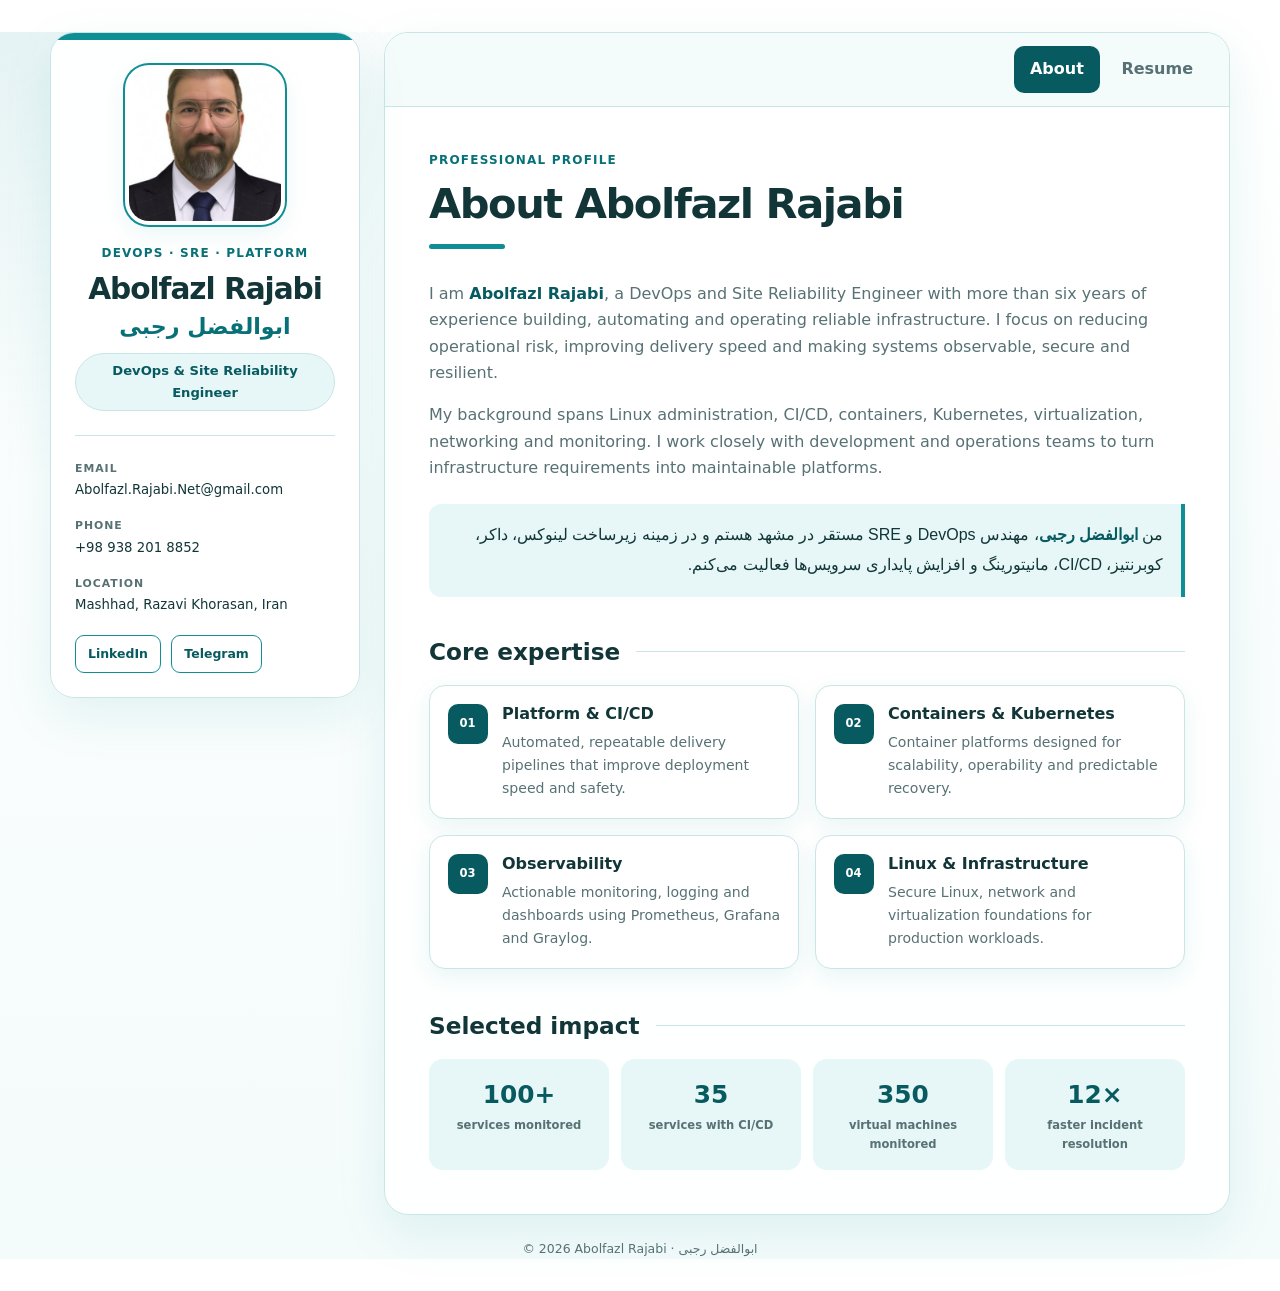
==== commit b02754fe: "chenge theme" ====
--- a/index.html
+++ b/index.html
@@ -1,1269 +1,383 @@
-<!DOCTYPE html>
-<html lang="en">
+<!doctype html>
+<html lang="en" dir="ltr">
   <head>
-    <meta charset="UTF-8" />
-    <meta http-equiv="X-UA-Compatible" content="IE=edge" />
-    <meta name="viewport" content="width=device-width, initial-scale=1.0" />
-    <title>Abolfazl Rajabi Resume</title>
-
-    <!--
-    - favicon
-  -->
-    <link
-      rel="shortcut icon"
-      href="./assets/images/logo.ico"
-      type="image/x-icon"
+    <meta charset="utf-8" />
+    <meta name="viewport" content="width=device-width, initial-scale=1" />
+    <meta
+      name="description"
+      content="Abolfazl Rajabi (ابوالفضل رجبی), DevOps and SRE engineer specializing in Linux, Kubernetes, Docker, CI/CD, observability and reliable infrastructure."
     />
-
-    <!--
-    - custom css link
-  -->
+    <meta
+      name="keywords"
+      content="Abolfazl Rajabi, ابوالفضل رجبی, DevOps Engineer, SRE Engineer, Linux, Kubernetes, Docker, CI/CD, مهندس دواپس"
+    />
+    <meta name="author" content="Abolfazl Rajabi | ابوالفضل رجبی" />
+    <meta name="robots" content="index, follow, max-image-preview:large" />
+    <meta name="theme-color" content="#0F8F95" />
+    <meta name="color-scheme" content="light" />
+
+    <title>Abolfazl Rajabi | ابوالفضل رجبی | DevOps &amp; SRE Engineer</title>
+    <link rel="canonical" href="https://abolfazl-rajabi.ir/" />
+    <link rel="icon" href="./assets/images/logo.ico" sizes="any" />
+    <link rel="preload" href="./assets/images/my-avatar.png" as="image" type="image/png" />
     <link rel="stylesheet" href="./assets/css/style.css" />
 
-    <!--
-    - google font link
-  -->
-    <link rel="preconnect" href="https://fonts.googleapis.com" />
-    <link rel="preconnect" href="https://fonts.gstatic.com" crossorigin />
-    <link
-      href="https://fonts.googleapis.com/css2?family=Poppins:wght@300;400;500;600&display=swap"
-      rel="stylesheet"
+    <meta property="og:type" content="profile" />
+    <meta property="og:url" content="https://abolfazl-rajabi.ir/" />
+    <meta property="og:title" content="Abolfazl Rajabi | ابوالفضل رجبی" />
+    <meta
+      property="og:description"
+      content="DevOps and SRE engineer focused on reliable infrastructure, automation, observability and cloud-native platforms."
     />
+    <meta property="og:image" content="https://abolfazl-rajabi.ir/assets/images/my-avatar.png" />
+    <meta property="og:image:alt" content="Abolfazl Rajabi — ابوالفضل رجبی" />
+    <meta property="og:locale" content="en_US" />
+    <meta property="og:locale:alternate" content="fa_IR" />
+    <meta property="profile:first_name" content="Abolfazl" />
+    <meta property="profile:last_name" content="Rajabi" />
+
+    <meta name="twitter:card" content="summary" />
+    <meta name="twitter:title" content="Abolfazl Rajabi | ابوالفضل رجبی" />
+    <meta
+      name="twitter:description"
+      content="DevOps &amp; SRE engineer specializing in Linux, Kubernetes, Docker, CI/CD and observability."
+    />
+    <meta name="twitter:image" content="https://abolfazl-rajabi.ir/assets/images/my-avatar.png" />
+
+    <script type="application/ld+json">
+      {
+        "@context": "https://schema.org",
+        "@type": "Person",
+        "@id": "https://abolfazl-rajabi.ir/#person",
+        "name": "Abolfazl Rajabi",
+        "alternateName": ["ابوالفضل رجبی", "Abolfazl Rajabi"],
+        "url": "https://abolfazl-rajabi.ir/",
+        "image": "https://abolfazl-rajabi.ir/assets/images/my-avatar.png",
+        "jobTitle": "DevOps and Site Reliability Engineer",
+        "description": "DevOps and SRE engineer specializing in Linux, Kubernetes, Docker, CI/CD, monitoring and infrastructure automation.",
+        "email": "mailto:abolfazl.rajabi.net@gmail.com",
+        "telephone": "+989382018852",
+        "address": {
+          "@type": "PostalAddress",
+          "addressLocality": "Mashhad",
+          "addressRegion": "Razavi Khorasan",
+          "addressCountry": "IR"
+        },
+        "alumniOf": {
+          "@type": "CollegeOrUniversity",
+          "name": "Imam Reza International University"
+        },
+        "knowsAbout": [
+          "DevOps",
+          "Site Reliability Engineering",
+          "Linux",
+          "Kubernetes",
+          "Docker",
+          "CI/CD",
+          "Grafana",
+          "Prometheus",
+          "Ansible",
+          "Network Infrastructure"
+        ],
+        "sameAs": [
+          "https://www.linkedin.com/in/abolfazl-rajabi-net",
+          "https://t.me/Arajabi18"
+        ]
+      }
+    </script>
+    <script src="./assets/js/script.js" defer></script>
   </head>
 
   <body>
-    <!--
-    - #MAIN
-  -->
-
-    <main>
-      <!--
-      - #SIDEBAR
-    -->
-
-      <aside class="sidebar" data-sidebar>
-        <div class="sidebar-info">
-          <figure class="avatar-box">
-            <img
-              src="./assets/images/my-avatar.png"
-              alt="Abolfazl Rajabi"
-              width="80"
-	      style="border-radius:8px"
-            />
-          </figure>
-
-          <div class="info-content">
-            <h1 class="name" title="Richard hanrick">Abolfazl Rajabi</h1>
-
-            <p class="title">DevOps & SRE Engineer</p>
+    <a class="skip-link" href="#main-content">Skip to main content</a>
+
+    <main class="layout" id="main-content">
+      <aside class="profile-card" aria-labelledby="profile-name">
+        <div class="profile-summary">
+          <img
+            class="avatar"
+            src="./assets/images/my-avatar.png"
+            width="160"
+            height="160"
+            alt="Portrait of Abolfazl Rajabi, ابوالفضل رجبی"
+          />
+          <div>
+            <p class="eyebrow">DevOps · SRE · Platform</p>
+            <h1 id="profile-name">
+              Abolfazl Rajabi
+              <span class="persian-name" lang="fa" dir="rtl">ابوالفضل رجبی</span>
+            </h1>
+            <p class="role">DevOps &amp; Site Reliability Engineer</p>
           </div>
-
-          <button class="info_more-btn" data-sidebar-btn>
-            <span>Show Contacts</span>
-
-            <ion-icon name="chevron-down"></ion-icon>
-          </button>
         </div>
 
-        <div class="sidebar-info_more">
-          <div class="separator"></div>
-
-          <ul class="contacts-list">
-            <li class="contact-item">
-              <div class="icon-box">
-                <ion-icon name="mail-outline"></ion-icon>
-              </div>
-
-              <div class="contact-info">
-                <p class="contact-title">Email</p>
-
-                <a href="mailto:abolfazl.rajabi.net@gmail.com" class="contact-link"
-                  >Abolfazl.Rajabi.Net@gmail.com</a
-                >
-              </div>
-            </li>
-
-            <li class="contact-item">
-              <div class="icon-box">
-                <ion-icon name="phone-portrait-outline"></ion-icon>
-              </div>
-
-              <div class="contact-info">
-                <p class="contact-title">Phone</p>
-
-                <a href="tel: +989382018852" class="contact-link"
-                  >+989382018852</a
-                >
-              </div>
-            </li>
-
-<!--            <li class="contact-item">
-              <div class="icon-box">
-                <ion-icon name="calendar-outline"></ion-icon>
-              </div>
-
-              <div class="contact-info">
-                <p class="contact-title">Birthday</p>
-
-                <time datetime="1982-06-23"> 1992 </time>
-              </div>
-            </li>
--->
-            <li class="contact-item">
-              <div class="icon-box">
-                <ion-icon name="location-outline"></ion-icon>
-              </div>
-
-              <div class="contact-info">
-                <p class="contact-title">Location</p>
-
-                <address>Masshad, Khorasan Rasavi, Iran</address>
-              </div>
-            </li>
-          </ul>
-
-          <div class="separator"></div>
-
-          <ul class="social-list">
-            <li class="social-item">
-              <a href="https://t.me/Arajabi18" class="social-link">
-                <ion-icon name="send-outline"></ion-icon>
-              </a>
-            </li>
-
-            <li class="social-item">
-              <a
-                href="https://www.linkedin.com/in/abolfazl-rajabi-net"
-                class="social-link"
-              >
-                <ion-icon name="logo-linkedin"></ion-icon>
-              </a>
-            </li>
-
-            <li class="social-item">
-              <a href="" class="social-link">
-                <ion-icon name="logo-instagram"></ion-icon>
-              </a>
-            </li>
-          </ul>
+        <button
+          class="profile-toggle"
+          type="button"
+          aria-expanded="false"
+          aria-controls="profile-details"
+          data-profile-toggle
+        >
+          Contact details
+          <span aria-hidden="true">⌄</span>
+        </button>
+
+        <div class="profile-details" id="profile-details" data-profile-details>
+          <address class="contact-list">
+            <a href="mailto:abolfazl.rajabi.net@gmail.com">
+              <span class="contact-label">Email</span>
+              <span>Abolfazl.Rajabi.Net@gmail.com</span>
+            </a>
+            <a href="tel:+989382018852">
+              <span class="contact-label">Phone</span>
+              <span dir="ltr">+98 938 201 8852</span>
+            </a>
+            <div>
+              <span class="contact-label">Location</span>
+              <span>Mashhad, Razavi Khorasan, Iran</span>
+            </div>
+          </address>
+
+          <div class="social-links" aria-label="Social profiles">
+            <a
+              href="https://www.linkedin.com/in/abolfazl-rajabi-net"
+              target="_blank"
+              rel="me noopener noreferrer"
+              aria-label="Abolfazl Rajabi on LinkedIn"
+            >LinkedIn</a>
+            <a
+              href="https://t.me/Arajabi18"
+              target="_blank"
+              rel="me noopener noreferrer"
+              aria-label="Abolfazl Rajabi on Telegram"
+            >Telegram</a>
+          </div>
         </div>
       </aside>
 
-      <!--
-      - #main-content
-    -->
-
-      <div class="main-content">
-        <!--
-        - #NAVBAR
-      -->
-
-        <nav class="navbar">
-          <ul class="navbar-list">
-            <li class="navbar-item">
-              <button class="navbar-link active" data-nav-link>About</button>
-            </li>
-
-            <li class="navbar-item">
-              <button class="navbar-link" data-nav-link>Resume</button>
-            </li>
-
-            <!-- <li class="navbar-item">
-              <button class="navbar-link" data-nav-link>Portfolio</button>
-            </li>
-
-            <li class="navbar-item">
-              <button class="navbar-link" data-nav-link>Blog</button>
-            </li> 
-
-            <li class="navbar-item">
-              <button class="navbar-link" data-nav-link>Contact</button>
-	    </li>-->
-          </ul>
+      <section class="content-card" aria-label="Professional profile">
+        <nav class="tabs" aria-label="Resume sections" role="tablist">
+          <button
+            id="about-tab"
+            class="tab is-active"
+            type="button"
+            role="tab"
+            aria-selected="true"
+            aria-controls="about-panel"
+            data-page-target="about"
+          >About</button>
+          <button
+            id="resume-tab"
+            class="tab"
+            type="button"
+            role="tab"
+            aria-selected="false"
+            aria-controls="resume-panel"
+            data-page-target="resume"
+          >Resume</button>
         </nav>
 
-        <!--
-        - #ABOUT
-      -->
-
-        <article class="about active" data-page="about">
-          <header>
-            <h2 class="h2 article-title">About me</h2>
+        <article
+          id="about-panel"
+          class="page is-active"
+          role="tabpanel"
+          aria-labelledby="about-tab"
+          data-page="about"
+        >
+          <header class="section-header">
+            <p class="eyebrow">Professional profile</p>
+            <h2>About Abolfazl Rajabi</h2>
           </header>
 
-          <section class="about-text justified">
+          <div class="intro-copy">
             <p>
-              With <b>over 6 years of experience</b> and a
-              <b>Bachelor's degree in Computer Science</b>, I excel in software
-              development, specializing in automating coding processes for
-	      improved system efficacy and reliability.<br> Devoted to implementing
-              DevOps and SRE practices, my expertise lies in fostering robust
-              CI/CD environments for swift and reliable software deployment.
-              Skilled in utilizing key industry tools, I ensure the scalability
-              and resilience of high-traffic systems and thrive in
-              collaborative, multidisciplinary teams, driving innovative
-              projects to success.
+              I am <strong>Abolfazl Rajabi</strong>, a DevOps and Site Reliability Engineer with
+              more than six years of experience building, automating and operating reliable
+              infrastructure. I focus on reducing operational risk, improving delivery speed and
+              making systems observable, secure and resilient.
             </p>
-          </section>
-
-          <!--
-          - service
-        -->
-
-          <section class="service">
-            <h3 class="h3 service-title">What i'm doing</h3>
-
-            <ul class="service-list">
-              <li class="service-item">
-                <div class="service-icon-box">
-                  <img
-                    src="./assets/images/icon-dev.svg"
-                    alt="design icon"
-                    width="40"
-                  />
-                </div>
-
-                <div class="service-content-box">
-                  <h4 class="h4 service-item-title">System Administrator</h4>
-
-                  <p class="service-item-text">
-                    setting up and configuring systems, ensuring network
-                    security, managing user access, and optimizing system
-                    performance to meet specific objectives or project
-                    requirements.
-                  </p>
-                </div>
-              </li>
-
-              <li class="service-item">
-                <div class="service-icon-box" style="background-color: linear-gradient(
-                  to bottom right, 
-                  hsl(45, 100%, 71%) 0%, 
-                  hsla(36, 100%, 69%, 0) 50%
-                );">
-                  <img
-                    src="./assets/images/icon-vmware.svg"
-                    alt="Web development icon"
-                    width="40"
-                  />
-                </div>
-
-                <div class="service-content-box">
-                  <h4 class="h4 service-item-title">
-                    Virtualization Technology
-                  </h4>
-
-                  <p class="service-item-text">
-                    Working with all kinds of virtualizers to manage and improve
-                    virtual and physical servers
-                  </p>
-                </div>
-              </li>
-
-              <li class="service-item">
-                <div class="service-icon-box">
-                  <img
-                    src="./assets/images/icon-connect.svg"
-                    alt="mobile app icon"
-                    width="40"
-                  />
-                </div>
-
-                <div class="service-content-box">
-                  <h4 class="h4 service-item-title">Network</h4>
-
-                  <p class="service-item-text">
-                    Correct understanding of network concepts in ordeVr to
-                    troubleshoot and improve performance
-                  </p>
-                </div>
-              </li>
-
-              <li class="service-item">
-                <div class="service-icon-box">
-                  <img
-                    src="./assets/images/icon-design.svg"
-                    alt="camera icon"
-                    width="40"
-                  />
-                </div>
-
-                <div class="service-content-box">
-                  <h4 class="h4 service-item-title">Strategic Planner</h4>
-
-                  <p class="service-item-text">
-                    Designing and implementing scenarios and consulting in the
-                    field of improving and fixing infrastructural Vand
-                    programming problems
-                  </p>
+            <p>
+              My background spans Linux administration, CI/CD, containers, Kubernetes,
+              virtualization, networking and monitoring. I work closely with development and
+              operations teams to turn infrastructure requirements into maintainable platforms.
+            </p>
+            <p class="persian-intro" lang="fa" dir="rtl">
+              من <strong>ابوالفضل رجبی</strong>، مهندس DevOps و SRE مستقر در مشهد هستم و در زمینه
+              زیرساخت لینوکس، داکر، کوبرنتیز، CI/CD، مانیتورینگ و افزایش پایداری سرویس‌ها فعالیت
+              می‌کنم.
+            </p>
+          </div>
+
+          <section aria-labelledby="expertise-title">
+            <div class="section-heading">
+              <h3 id="expertise-title">Core expertise</h3>
+              <span class="heading-line" aria-hidden="true"></span>
+            </div>
+            <ul class="expertise-grid">
+              <li>
+                <div class="service-icon" aria-hidden="true">01</div>
+                <div>
+                  <h4>Platform &amp; CI/CD</h4>
+                  <p>Automated, repeatable delivery pipelines that improve deployment speed and safety.</p>
+                </div>
+              </li>
+              <li>
+                <div class="service-icon" aria-hidden="true">02</div>
+                <div>
+                  <h4>Containers &amp; Kubernetes</h4>
+                  <p>Container platforms designed for scalability, operability and predictable recovery.</p>
+                </div>
+              </li>
+              <li>
+                <div class="service-icon" aria-hidden="true">03</div>
+                <div>
+                  <h4>Observability</h4>
+                  <p>Actionable monitoring, logging and dashboards using Prometheus, Grafana and Graylog.</p>
+                </div>
+              </li>
+              <li>
+                <div class="service-icon" aria-hidden="true">04</div>
+                <div>
+                  <h4>Linux &amp; Infrastructure</h4>
+                  <p>Secure Linux, network and virtualization foundations for production workloads.</p>
                 </div>
               </li>
             </ul>
           </section>
 
-          <!--
-          - testimonials
-        -->
-          <!--
-        <section class="testimonials">
-
-          <h3 class="h3 testimonials-title">Testimonials</h3>
-
-          <ul class="testimonials-list has-scrollbar">
-
-            <li class="testimonials-item">
-              <div class="content-card" data-testimonials-item>
-
-                <figure class="testimonials-avatar-box">
-                  <img src="./assets/images/avatar-1.png" alt="Daniel lewis" width="60" data-testimonials-avatar>
-                </figure>
-
-                <h4 class="h4 testimonials-item-title" data-testimonials-title>Daniel lewis</h4>
-
-                <div class="testimonials-text" data-testimonials-text>
-                  <p>
-                    Richard was hired to create a corporate identity. We were very pleased with the work done. She has a
-                    lot of experience
-                    and is very concerned about the needs of client. Lorem ipsum dolor sit amet, ullamcous cididt
-                    consectetur adipiscing
-                    elit, seds do et eiusmod tempor incididunt ut laborels dolore magnarels alia.
-                  </p>
-                </div>
-
+          <section class="impact" aria-labelledby="impact-title">
+            <div class="section-heading">
+              <h3 id="impact-title">Selected impact</h3>
+              <span class="heading-line" aria-hidden="true"></span>
+            </div>
+            <dl class="impact-grid">
+              <div><dt>100+</dt><dd>services monitored</dd></div>
+              <div><dt>35</dt><dd>services with CI/CD</dd></div>
+              <div><dt>350</dt><dd>virtual machines monitored</dd></div>
+              <div><dt>12×</dt><dd>faster incident resolution</dd></div>
+            </dl>
+          </section>
+        </article>
+
+        <article
+          id="resume-panel"
+          class="page"
+          role="tabpanel"
+          aria-labelledby="resume-tab"
+          data-page="resume"
+          hidden
+        >
+          <header class="section-header">
+            <p class="eyebrow">Career history</p>
+            <h2>Experience &amp; skills</h2>
+          </header>
+
+          <section aria-labelledby="experience-title">
+            <div class="section-heading">
+              <h3 id="experience-title">Professional experience</h3>
+              <span class="heading-line" aria-hidden="true"></span>
+            </div>
+            <ol class="timeline">
+              <li>
+                <div class="timeline-heading">
+                  <h4>GreenWeb</h4>
+                  <time>2024 — Present</time>
+                </div>
+                <ul>
+                  <li>Manage and automate software delivery processes through CI/CD pipelines.</li>
+                  <li>Implement and maintain Kubernetes infrastructure running on Harvester.</li>
+                  <li>Built monitoring dashboards covering more than 25 servers and 100 services.</li>
+                  <li>Partner with development teams to improve code delivery, uptime and access security.</li>
+                </ul>
+                <p class="tech-stack">Harvester · Linux · Kubernetes · Docker · Grafana · Prometheus · GitLab CI/CD</p>
+              </li>
+              <li>
+                <div class="timeline-heading">
+                  <h4>Forvest</h4>
+                  <time>2022 — Present</time>
+                </div>
+                <ul>
+                  <li>Maintain virtual servers, network configurations, backup integrity and recovery plans.</li>
+                  <li>Optimize server load, storage capacity and database reliability.</li>
+                  <li>Implemented CI/CD for 35 backend and frontend services to reduce manual errors.</li>
+                  <li>Built monitoring for 12 virtual servers, 80 services and network and power equipment.</li>
+                </ul>
+                <p class="tech-stack">Linux · Docker · Kubernetes · Hetzner · AWS · Grafana · Prometheus · API Gateway</p>
+              </li>
+              <li>
+                <div class="timeline-heading">
+                  <h4>Part Software Group</h4>
+                  <time>2022 — 2023</time>
+                </div>
+                <ul>
+                  <li>Improved production release safety and coordination between development and operations.</li>
+                  <li>Monitored and troubleshot services using Prometheus and Grafana.</li>
+                  <li>Reduced error detection and resolution time from 24 hours to 2 hours.</li>
+                </ul>
+                <p class="tech-stack">Linux · Nginx · GitLab CI/CD · Bash · Grafana · Prometheus · API Gateway</p>
+              </li>
+              <li>
+                <div class="timeline-heading">
+                  <h4>FAVA Astan Quds Razavi</h4>
+                  <time>2021 — 2022</time>
+                </div>
+                <ul>
+                  <li>Administered VCSA, Linux, physical datacenter and office automation servers.</li>
+                  <li>Developed CI/CD workflows for faster and more reliable software delivery.</li>
+                  <li>Monitored 15+ physical servers, 350 virtual machines, 90 routers and 40 Cisco switches.</li>
+                  <li>Managed secure updates and production deployments for Windows and Linux systems.</li>
+                </ul>
+                <p class="tech-stack">Linux · Ansible · Docker · VMware · ESXi · Grafana · Graylog · Splunk</p>
+              </li>
+              <li>
+                <div class="timeline-heading">
+                  <h4>Radar Fartak Hooshmand</h4>
+                  <time>2020 — 2021</time>
+                </div>
+                <ul>
+                  <li>Advised on network systems and supported internet and network equipment.</li>
+                  <li>Monitored internal and virtual servers and optimized organizational connectivity.</li>
+                  <li>Installed and maintained security and surveillance infrastructure.</li>
+                </ul>
+                <p class="tech-stack">Network · Docker · GitLab · ESXi · Proxmox · Ansible</p>
+              </li>
+            </ol>
+          </section>
+
+          <section aria-labelledby="education-title">
+            <div class="section-heading">
+              <h3 id="education-title">Education</h3>
+              <span class="heading-line" aria-hidden="true"></span>
+            </div>
+            <div class="education-card">
+              <div>
+                <h4>Bachelor of Computer Science</h4>
+                <p>Imam Reza International University, Mashhad</p>
               </div>
-            </li>
-
-            <li class="testimonials-item">
-              <div class="content-card" data-testimonials-item>
-
-                <figure class="testimonials-avatar-box">
-                  <img src="./assets/images/avatar-2.png" alt="Jessica miller" width="60" data-testimonials-avatar>
-                </figure>
-
-                <h4 class="h4 testimonials-item-title" data-testimonials-title>Jessica miller</h4>
-
-                <div class="testimonials-text" data-testimonials-text>
-                  <p>
-                    Richard was hired to create a corporate identity. We were very pleased with the work done. She has a
-                    lot of experience
-                    and is very concerned about the needs of client. Lorem ipsum dolor sit amet, ullamcous cididt
-                    consectetur adipiscing
-                    elit, seds do et eiusmod tempor incididunt ut laborels dolore magnarels alia.
-                  </p>
-                </div>
-
-              </div>
-            </li>
-
-            <li class="testimonials-item">
-              <div class="content-card" data-testimonials-item>
-
-                <figure class="testimonials-avatar-box">
-                  <img src="./assets/images/avatar-3.png" alt="Emily evans" width="60" data-testimonials-avatar>
-                </figure>
-
-                <h4 class="h4 testimonials-item-title" data-testimonials-title>Emily evans</h4>
-
-                <div class="testimonials-text" data-testimonials-text>
-                  <p>
-                    Richard was hired to create a corporate identity. We were very pleased with the work done. She has a
-                    lot of experience
-                    and is very concerned about the needs of client. Lorem ipsum dolor sit amet, ullamcous cididt
-                    consectetur adipiscing
-                    elit, seds do et eiusmod tempor incididunt ut laborels dolore magnarels alia.
-                  </p>
-                </div>
-
-              </div>
-            </li>
-
-            <li class="testimonials-item">
-              <div class="content-card" data-testimonials-item>
-
-                <figure class="testimonials-avatar-box">
-                  <img src="./assets/images/avatar-4.png" alt="Henry william" width="60" data-testimonials-avatar>
-                </figure>
-
-                <h4 class="h4 testimonials-item-title" data-testimonials-title>Henry william</h4>
-
-                <div class="testimonials-text" data-testimonials-text>
-                  <p>
-                    Richard was hired to create a corporate identity. We were very pleased with the work done. She has a
-                    lot of experience
-                    and is very concerned about the needs of client. Lorem ipsum dolor sit amet, ullamcous cididt
-                    consectetur adipiscing
-                    elit, seds do et eiusmod tempor incididunt ut laborels dolore magnarels alia.
-                  </p>
-                </div>
-
-              </div>
-            </li>
-
-          </ul>
-
-        </section>
--->
-
-          <!--
-          - testimonials modal
-        -->
-          <!--
-        <div class="modal-container" data-modal-container>
-
-          <div class="overlay" data-overlay></div>
-
-          <section class="testimonials-modal">
-
-            <button class="modal-close-btn" data-modal-close-btn>
-              <ion-icon name="close-outline"></ion-icon>
-            </button>
-
-            <div class="modal-img-wrapper">
-              <figure class="modal-avatar-box">
-                <img src="./assets/images/avatar-1.png" alt="Daniel lewis" width="80" data-modal-img>
-              </figure>
-
-              <img src="./assets/images/icon-quote.svg" alt="quote icon">
-            </div>
-
-            <div class="modal-content">
-
-              <h4 class="h3 modal-title" data-modal-title>Daniel lewis</h4>
-
-              <time datetime="2021-06-14">14 June, 2021</time>
-
-              <div data-modal-text>
-                <p>
-                  Richard was hired to create a corporate identity. We were very pleased with the work done. She has a
-                  lot of experience
-                  and is very concerned about the needs of client. Lorem ipsum dolor sit amet, ullamcous cididt
-                  consectetur adipiscing
-                  elit, seds do et eiusmod tempor incididunt ut laborels dolore magnarels alia.
-                </p>
-              </div>
-
-            </div>
-
-          </section>
-
-        </div>
-
--->
-          <!--
-          - clients
-        -->
-          <!--
-        <section class="clients">
-
-          <h3 class="h3 clients-title">Clients</h3>
-
-          <ul class="clients-list has-scrollbar">
-
-            <li class="clients-item">
-              <a href="#">
-                <img src="./assets/images/logo-1-color.png" alt="client logo">
-              </a>
-            </li>
-
-            <li class="clients-item">
-              <a href="#">
-                <img src="./assets/images/logo-2-color.png" alt="client logo">
-              </a>
-            </li>
-
-            <li class="clients-item">
-              <a href="#">
-                <img src="./assets/images/logo-3-color.png" alt="client logo">
-              </a>
-            </li>
-
-            <li class="clients-item">
-              <a href="#">
-                <img src="./assets/images/logo-4-color.png" alt="client logo">
-              </a>
-            </li>
-
-            <li class="clients-item">
-              <a href="#">
-                <img src="./assets/images/logo-5-color.png" alt="client logo">
-              </a>
-            </li>
-
-            <li class="clients-item">
-              <a href="#">
-                <img src="./assets/images/logo-6-color.png" alt="client logo">
-              </a>
-            </li>
-          </ul>
-        </section>
-	-->
+              <time>2011</time>
+            </div>
+          </section>
+
+          <section aria-labelledby="skills-title">
+            <div class="section-heading">
+              <h3 id="skills-title">Technical skills</h3>
+              <span class="heading-line" aria-hidden="true"></span>
+            </div>
+            <div class="skills-grid">
+              <div><h4>Systems</h4><p>Linux, Debian, Arch Linux, Bash, Nginx</p></div>
+              <div><h4>Containers</h4><p>Docker, Docker Swarm, Kubernetes, Harvester</p></div>
+              <div><h4>Automation</h4><p>GitLab CI/CD, GitHub, Git, Ansible</p></div>
+              <div><h4>Observability</h4><p>Grafana, Prometheus, Zabbix, Graylog, Elastic, Splunk</p></div>
+              <div><h4>Virtualization</h4><p>VMware, ESXi, VCSA, Proxmox</p></div>
+              <div><h4>Infrastructure</h4><p>Network, AWS, Hetzner, API gateways, backup and recovery</p></div>
+            </div>
+          </section>
         </article>
-
-        <!--
-        - #RESUME
-      -->
-
-        <article class="resume" data-page="resume">
-          <header>
-            <h2 class="h2 article-title">Resume</h2>
-          </header>
-
-          <section class="timeline">
-            <div class="title-wrapper">
-              <div class="icon-box">
-                <ion-icon name="book-outline"></ion-icon>
-              </div>
-
-              <h3 class="h3">Experience</h3>
-            </div>
-
-            <ol class="timeline-list">
-
-              <li class="timeline-item">
-                <h4 class="h4 timeline-item-title">Forvest</h4>
-
-                <span>2022 - 2023</span>
-
-                <p class="timeline-text">
-	          ✔ Ensuring that virtual servers, network configurations across the company are well maintained, configured and working reliably.<br />
-	          ✔ Oversee data backup processes, with emphasis on ensuring data integrity, setting recovery plans, and establishing consistent failover protocols.<br />
-	       	  ✔ Manage server load optimization, ensure sufficient storage capacity, and maintain database efficiency and performance.<br />
-	       	  ✔ Setting up CI/CD for 35 Backend and Frontend team services to increase speed, ensure team performance and reduce human errors.<br />
-	       	  ✔ Setting up a monitoring system according to the company's needs (12 virtual servers, 80 services, 2 UPS, 4 switches and 1 router, etc.)<br />
-	       	  ✔ Skills: #Gitlab_CI/CD  #Monitoring  #Linux_Server  #Docker  #Hetzner  #AWS  #Grafana #Prometheus   #API_Gateway #k8s <br />
-		</p>
-              </li>
-
-		<li class="timeline-item">
-                <h4 class="h4 timeline-item-title">Part Software Group</h4>
-
-                <span>2022 - 2023</span>
-
-                <p class="timeline-text">
-		  ✔ Configuration and management of updates and easy and safe deployments to production environment <br />
-		  ✔ Increasing coordination and collaboration with teams and improving software delivery quality and speed<br />
-		  ✔ Monitoring and troubleshooting projects and investigating operational errors using monitoring tools such as Prometheus and Grafana<br />
-		  ✔ Active cooperation with development and operations teams to provide quality improvement solutions and automated system management<br />
-		  ✔ Reducing error detection and resolution time from 24 hours to 2 hours<br />
-		  ✔ Skills: #Linux #Grafana&Prometheus  #Nginx  #Gitlab  #Bash_Script  #API_Gateway<br />
-		</p>
-              </li>
-
-              <li class="timeline-item">
-                <h4 class="h4 timeline-item-title">Fava Astane Qods Razav</h4>
-
-                <span>2021 - 2022</span>
-
-                <p class="timeline-text">
-		  ✔ Expert in VCSA virtual servers.<br />
-		  ✔ Expert in Linux servers.<br />
-		  ✔ Expert in DataCenter physical servers.<br />
-		  ✔ Specialist in office automation servers.<br />
-		  ✔ Development and implementation of CI/CD processes to accelerate software production processes.<br />
-		  ✔ Setting up monitoring for more than (15 physical servers, 3 UPS, 350 virtual machines, 90 routers, 40 Cisco switches, etc.)<br />
-		  ✔ Configuration and update management of Windows and Linux servers and easy and secure deployment in the production environment.<br />
-		  ✔ Skills: #Linux  #Ansible  #Docker  #Network  #Vmware  #ESXI  #Databases  #Grafana  #Graylog  #Splunk<br />
-		</p>
-              </li>
-
-              <li class="timeline-item">
-                <h4 class="h4 timeline-item-title">Radar Fartak Hooshmand</h4>
-
-                <span>2020 - 2021</span>
-
-                <p class="timeline-text">
-                  ✔ Consultant for purchasing and acquiring network systems<br />
-		  ✔ Technical support for internet department and network equipment and configurations<br />
-		  ✔ Installation of security and surveillance equipment<br />
-		  ✔ Monitoring all internal and virtual servers<br />
-		  ✔ Management and optimization of internal and external internet users of the company<br />
-		  ✔ Skills: #Network  #Docker  #Gitlab  #ESXI  #Proxmox  #Ansible<br />
-		</p>
-              </li>
-            </ol>
-          </section>
-
-          <section class="timeline">
-            <div class="title-wrapper">
-              <div class="icon-box">
-                <ion-icon name="book-outline"></ion-icon>
-              </div>
-
-              <h3 class="h3">Education</h3>
-            </div>
-
-            <ol class="timeline-list">
-              <li class="timeline-item">
-                <h4 class="h4 timeline-item-title">
-                  Bachelor of computer science in Imamreza Uni Of Mashhad
-		  
-                </h4>
-
-                <span>2011</span>
-              </li>
-
-              <!--            <li class="timeline-item">
-
-              <h4 class="h4 timeline-item-title">Art director</h4>
-
-              <span>2013 — 2015</span>
-
-              <p class="timeline-text">
-                Nemo enims ipsam voluptatem, blanditiis praesentium voluptum delenit atque corrupti, quos dolores et
-                quas molestias
-                exceptur.
-              </p>
-
-            </li>
-
-            <li class="timeline-item">
-
-              <h4 class="h4 timeline-item-title">Web designer</h4>
-
-              <span>2010 — 2013</span>
-
-              <p class="timeline-text">
-                Nemo enims ipsam voluptatem, blanditiis praesentium voluptum delenit atque corrupti, quos dolores et
-                quas molestias
-                exceptur.
-              </p>
-
-            </li>
--->
-            </ol>
-          </section>
-
-          <section class="skill">
-            <h3 class="h3 skills-title">My skills</h3>
-
-            <ul class="skills-list content-card">
-              <li class="skills-item">
-                <div class="title-wrapper">
-                  <h5 class="h5">Linux (Debian - Arch)</h5>
-                  <data value="70">70%</data>
-                </div>
-
-                <div class="skill-progress-bg">
-                  <div class="skill-progress-fill" style="width: 70%"></div>
-                </div>
-              </li>
-
-              <li class="skills-item">
-                <div class="title-wrapper">
-                  <h5 class="h5">Virtualization (ESXI, Proxmox)</h5>
-                  <data value="60">60%</data>
-                </div>
-
-                <div class="skill-progress-bg">
-                  <div class="skill-progress-fill" style="width: 60%"></div>
-                </div>
-              </li>
-
-              <li class="skills-item">
-                <div class="title-wrapper">
-                  <h5 class="h5">Network Infrastructure</h5>
-                  <data value="90">90%</data>
-                </div>
-
-                <div class="skill-progress-bg">
-                  <div class="skill-progress-fill" style="width: 90%"></div>
-                </div>
-              </li>
-
-              <li class="skills-item">
-                <div class="title-wrapper">
-                  <h5 class="h5">Monitoring & Logs (Grafana - Zabbix - Graylog - elastic - splunk)</h5>
-                  <data value="60">60%</data>
-                </div>
-
-                <div class="skill-progress-bg">
-                  <div class="skill-progress-fill" style="width: 60%"></div>
-                </div>
-              </li>
-              <li class="skills-item">
-                <div class="title-wrapper">
-                  <h5 class="h5">Docker(swarm)</h5>
-                  <data value="80">80%</data>
-                </div>
-
-                <div class="skill-progress-bg">
-                  <div class="skill-progress-fill" style="width: 80%"></div>
-
-	      <li class="skills-item">
-                <div class="title-wrapper">
-                  <h5 class="h5">VCS (Gitlab , Github)</h5>
-                  <data value="70">70%</data>
-                </div>
-
-                <div class="skill-progress-bg">
-                  <div class="skill-progress-fill" style="width: 70%"></div>
-                </div>
-
-	      <li class="skills-item">
-                <div class="title-wrapper">
-                  <h5 class="h5">Configuration Management (Ansible)</h5>
-                  <data value="60">60%</data>
-                </div>
-
-                <div class="skill-progress-bg">
-                  <div class="skill-progress-fill" style="width: 60%"></div>
-                </div>
-
-
-              </li>
-            </ul>
-          </section>
-        </article>
-
-        <!--
-        - #PORTFOLIO
-      -->
-        <article class="portfolio" data-page="portfolio" style="display: none;">
-          <header>
-            <h2 class="h2 article-title">Portfolio</h2>
-          </header>
-
-          <section class="projects">
-            <ul class="filter-list">
-              <li class="filter-item">
-                <button class="active" data-filter-btn>All</button>
-              </li>
-
-              <li class="filter-item">
-                <button data-filter-btn>Web design</button>
-              </li>
-
-              <li class="filter-item">
-                <button data-filter-btn>Applications</button>
-              </li>
-
-              <li class="filter-item">
-                <button data-filter-btn>Web development</button>
-              </li>
-            </ul>
-
-            <div class="filter-select-box">
-              <button class="filter-select" data-select>
-                <div class="select-value" data-selecct-value>
-                  Select category
-                </div>
-
-                <div class="select-icon">
-                  <ion-icon name="chevron-down"></ion-icon>
-                </div>
-              </button>
-
-              <ul class="select-list">
-                <li class="select-item">
-                  <button data-select-item>All</button>
-                </li>
-
-                <li class="select-item">
-                  <button data-select-item>Web design</button>
-                </li>
-
-                <li class="select-item">
-                  <button data-select-item>Applications</button>
-                </li>
-
-                <li class="select-item">
-                  <button data-select-item>Web development</button>
-                </li>
-              </ul>
-            </div>
-
-            <ul class="project-list">
-              <li
-                class="project-item active"
-                data-filter-item
-                data-category="web development"
-              >
-                <a href="#">
-                  <figure class="project-img">
-                    <div class="project-item-icon-box">
-                      <ion-icon name="eye-outline"></ion-icon>
-                    </div>
-
-                    <img
-                      src="./assets/images/project-1.jpg"
-                      alt="finance"
-                      loading="lazy"
-                    />
-                  </figure>
-
-                  <h3 class="project-title">Finance</h3>
-
-                  <p class="project-category">Web development</p>
-                </a>
-              </li>
-
-              <li
-                class="project-item active"
-                data-filter-item
-                data-category="web development"
-              >
-                <a href="#">
-                  <figure class="project-img">
-                    <div class="project-item-icon-box">
-                      <ion-icon name="eye-outline"></ion-icon>
-                    </div>
-
-                    <img
-                      src="./assets/images/project-2.png"
-                      alt="orizon"
-                      loading="lazy"
-                    />
-                  </figure>
-
-                  <h3 class="project-title">Orizon</h3>
-
-                  <p class="project-category">Web development</p>
-                </a>
-              </li>
-
-              <li
-                class="project-item active"
-                data-filter-item
-                data-category="web design"
-              >
-                <a href="#">
-                  <figure class="project-img">
-                    <div class="project-item-icon-box">
-                      <ion-icon name="eye-outline"></ion-icon>
-                    </div>
-
-                    <img
-                      src="./assets/images/project-3.jpg"
-                      alt="fundo"
-                      loading="lazy"
-                    />
-                  </figure>
-
-                  <h3 class="project-title">Fundo</h3>
-
-                  <p class="project-category">Web design</p>
-                </a>
-              </li>
-
-              <li
-                class="project-item active"
-                data-filter-item
-                data-category="applications"
-              >
-                <a href="#">
-                  <figure class="project-img">
-                    <div class="project-item-icon-box">
-                      <ion-icon name="eye-outline"></ion-icon>
-                    </div>
-
-                    <img
-                      src="./assets/images/project-4.png"
-                      alt="brawlhalla"
-                      loading="lazy"
-                    />
-                  </figure>
-
-                  <h3 class="project-title">Brawlhalla</h3>
-
-                  <p class="project-category">Applications</p>
-                </a>
-              </li>
-
-              <li
-                class="project-item active"
-                data-filter-item
-                data-category="web design"
-              >
-                <a href="#">
-                  <figure class="project-img">
-                    <div class="project-item-icon-box">
-                      <ion-icon name="eye-outline"></ion-icon>
-                    </div>
-
-                    <img
-                      src="./assets/images/project-5.png"
-                      alt="dsm."
-                      loading="lazy"
-                    />
-                  </figure>
-
-                  <h3 class="project-title">DSM.</h3>
-
-                  <p class="project-category">Web design</p>
-                </a>
-              </li>
-
-              <li
-                class="project-item active"
-                data-filter-item
-                data-category="web design"
-              >
-                <a href="#">
-                  <figure class="project-img">
-                    <div class="project-item-icon-box">
-                      <ion-icon name="eye-outline"></ion-icon>
-                    </div>
-
-                    <img
-                      src="./assets/images/project-6.png"
-                      alt="metaspark"
-                      loading="lazy"
-                    />
-                  </figure>
-
-                  <h3 class="project-title">MetaSpark</h3>
-
-                  <p class="project-category">Web design</p>
-                </a>
-              </li>
-
-              <li
-                class="project-item active"
-                data-filter-item
-                data-category="web development"
-              >
-                <a href="#">
-                  <figure class="project-img">
-                    <div class="project-item-icon-box">
-                      <ion-icon name="eye-outline"></ion-icon>
-                    </div>
-
-                    <img
-                      src="./assets/images/project-7.png"
-                      alt="summary"
-                      loading="lazy"
-                    />
-                  </figure>
-
-                  <h3 class="project-title">Summary</h3>
-
-                  <p class="project-category">Web development</p>
-                </a>
-              </li>
-
-              <li
-                class="project-item active"
-                data-filter-item
-                data-category="applications"
-              >
-                <a href="#">
-                  <figure class="project-img">
-                    <div class="project-item-icon-box">
-                      <ion-icon name="eye-outline"></ion-icon>
-                    </div>
-
-                    <img
-                      src="./assets/images/project-8.jpg"
-                      alt="task manager"
-                      loading="lazy"
-                    />
-                  </figure>
-
-                  <h3 class="project-title">Task Manager</h3>
-
-                  <p class="project-category">Applications</p>
-                </a>
-              </li>
-
-              <li
-                class="project-item active"
-                data-filter-item
-                data-category="web development"
-              >
-                <a href="#">
-                  <figure class="project-img">
-                    <div class="project-item-icon-box">
-                      <ion-icon name="eye-outline"></ion-icon>
-                    </div>
-
-                    <img
-                      src="./assets/images/project-9.png"
-                      alt="arrival"
-                      loading="lazy"
-                    />
-                  </figure>
-
-                  <h3 class="project-title">Arrival</h3>
-
-                  <p class="project-category">Web development</p>
-                </a>
-              </li>
-            </ul>
-          </section>
-        </article>
-
-        <!--
-        - #BLOG
-      -->
-        <!-- <article class="blog" data-page="blog" >
-          <header>
-            <h2 class="h2 article-title">Blog</h2>
-          </header>
-
-          <section class="blog-posts">
-            <ul class="blog-posts-list">
-              <li class="blog-post-item">
-                <a href="#">
-                  <figure class="blog-banner-box">
-                    <img
-                      src="./assets/images/blog-1.jpg"
-                      alt="Design conferences in 2022"
-                      loading="lazy"
-                    />
-                  </figure>
-
-                  <div class="blog-content">
-                    <div class="blog-meta">
-                      <p class="blog-category">Design</p>
-
-                      <span class="dot"></span>
-
-                      <time datetime="2022-02-23">Fab 23, 2022</time>
-                    </div>
-
-                    <h3 class="h3 blog-item-title">
-                      Design conferences in 2022
-                    </h3>
-
-                    <p class="blog-text">
-                      Veritatis et quasi architecto beatae vitae dicta sunt,
-                      explicabo.
-                    </p>
-                  </div>
-                </a>
-              </li>
-
-              <li class="blog-post-item">
-                <a href="#">
-                  <figure class="blog-banner-box">
-                    <img
-                      src="./assets/images/blog-2.jpg"
-                      alt="Best fonts every designer"
-                      loading="lazy"
-                    />
-                  </figure>
-
-                  <div class="blog-content">
-                    <div class="blog-meta">
-                      <p class="blog-category">Design</p>
-
-                      <span class="dot"></span>
-
-                      <time datetime="2022-02-23">Fab 23, 2022</time>
-                    </div>
-
-                    <h3 class="h3 blog-item-title">
-                      Best fonts every designer
-                    </h3>
-
-                    <p class="blog-text">
-                      Sed ut perspiciatis, nam libero tempore, cum soluta nobis
-                      est eligendi.
-                    </p>
-                  </div>
-                </a>
-              </li>
-
-              <li class="blog-post-item">
-                <a href="#">
-                  <figure class="blog-banner-box">
-                    <img
-                      src="./assets/images/blog-3.jpg"
-                      alt="Design digest #80"
-                      loading="lazy"
-                    />
-                  </figure>
-
-                  <div class="blog-content">
-                    <div class="blog-meta">
-                      <p class="blog-category">Design</p>
-
-                      <span class="dot"></span>
-
-                      <time datetime="2022-02-23">Fab 23, 2022</time>
-                    </div>
-
-                    <h3 class="h3 blog-item-title">Design digest #80</h3>
-
-                    <p class="blog-text">
-                      Excepteur sint occaecat cupidatat no proident, quis
-                      nostrum exercitationem ullam corporis suscipit.
-                    </p>
-                  </div>
-                </a>
-              </li>
-
-              <li class="blog-post-item">
-                <a href="#">
-                  <figure class="blog-banner-box">
-                    <img
-                      src="./assets/images/blog-4.jpg"
-                      alt="UI interactions of the week"
-                      loading="lazy"
-                    />
-                  </figure>
-
-                  <div class="blog-content">
-                    <div class="blog-meta">
-                      <p class="blog-category">Design</p>
-
-                      <span class="dot"></span>
-
-                      <time datetime="2022-02-23">Fab 23, 2022</time>
-                    </div>
-
-                    <h3 class="h3 blog-item-title">
-                      UI interactions of the week
-                    </h3>
-
-                    <p class="blog-text">
-                      Enim ad minim veniam, consectetur adipiscing elit, quis
-                      nostrud exercitation ullamco laboris nisi.
-                    </p>
-                  </div>
-                </a>
-              </li>
-
-              <li class="blog-post-item">
-                <a href="#">
-                  <figure class="blog-banner-box">
-                    <img
-                      src="./assets/images/blog-5.jpg"
-                      alt="The forgotten art of spacing"
-                      loading="lazy"
-                    />
-                  </figure>
-
-                  <div class="blog-content">
-                    <div class="blog-meta">
-                      <p class="blog-category">Design</p>
-
-                      <span class="dot"></span>
-
-                      <time datetime="2022-02-23">Fab 23, 2022</time>
-                    </div>
-
-                    <h3 class="h3 blog-item-title">
-                      The forgotten art of spacing
-                    </h3>
-
-                    <p class="blog-text">
-                      Maxime placeat, sed do eiusmod tempor incididunt ut labore
-                      et dolore magna aliqua.
-                    </p>
-                  </div>
-                </a>
-              </li>
-
-              <li class="blog-post-item">
-                <a href="#">
-                  <figure class="blog-banner-box">
-                    <img
-                      src="./assets/images/blog-6.jpg"
-                      alt="Design digest #79"
-                      loading="lazy"
-                    />
-                  </figure>
-
-                  <div class="blog-content">
-                    <div class="blog-meta">
-                      <p class="blog-category">Design</p>
-
-                      <span class="dot"></span>
-
-                      <time datetime="2022-02-23">Fab 23, 2022</time>
-                    </div>
-
-                    <h3 class="h3 blog-item-title">Design digest #79</h3>
-
-                    <p class="blog-text">
-                      Optio cumque nihil impedit uo minus quod maxime placeat,
-                      velit esse cillum.
-                    </p>
-                  </div>
-                </a>
-              </li>
-            </ul>
-          </section>
-        </article> -->
-
-        <!--
-        - #CONTACT
-      -->
-<!--
-        <article class="contact" data-page="contact">
-          <header>
-            <h2 class="h2 article-title">Contact</h2>
-          </header>
-
-          <section class="mapbox" data-mapbox>
-            <figure>
-              <iframe
-                src="https://www.google.com/maps/embed?pb=!1m14!1m12!1m3!1d20417.67594345495!2d59.58346870396703!3d36.29818404457784!2m3!1f0!2f0!3f0!3m2!1i1024!2i768!4f13.1!5e0!3m2!1sen!2s!4v1703342645296!5m2!1sen!2s"
-                width="400"
-                height="300"
-                loading="lazy"
-              ></iframe>
-            </figure>
-          </section>
--->
-          <!-- <section class="contact-form"> -->
-            <!-- <h3 class="h3 form-title">Contact Form</h3>
-
-            <form action="#" class="form" data-form>
-              <div class="input-wrapper">
-                <input
-                  type="text"
-                  name="fullname"
-                  class="form-input"
-                  placeholder="Full name"
-                  required
-                  data-form-input
-                />
-
-                <input
-                  type="email"
-                  name="email"
-                  class="form-input"
-                  placeholder="Email address"
-                  required
-                  data-form-input
-                />
-              </div>
-
-              <textarea
-                name="message"
-                class="form-input"
-                placeholder="Your Message"
-                required
-                data-form-input
-              ></textarea>
-
-              <button class="form-btn" type="submit" disabled data-form-btn>
-                <ion-icon name="paper-plane"></ion-icon>
-                <span>Send Message</span>
-              </button>
-            </form> -->
-          <!-- </section> -->
-        </article>
-      </div>
+      </section>
     </main>
 
-    <!--
-    - custom js link
-  -->
-    <script src="./assets/js/script.js"></script>
-
-    <!--
-    - ionicon link
-  -->
-    <script
-      type="module"
-      src="https://unpkg.com/ionicons@5.5.2/dist/ionicons/ionicons.esm.js"
-    ></script>
-    <script
-      nomodule
-      src="https://unpkg.com/ionicons@5.5.2/dist/ionicons/ionicons.js"
-    ></script>
+    <footer class="site-footer">
+      <p>© <span data-current-year>2026</span> Abolfazl Rajabi · ابوالفضل رجبی</p>
+    </footer>
   </body>
 </html>
--- a/assets/css/style.css
+++ b/assets/css/style.css
@@ -1,1886 +1,770 @@
-/*-----------------------------------*\
-  #style.css
-\*-----------------------------------*/
-
-
-/**
- * copyright 2022 @codewithsadee
- */
-
-
-
-
-
-/*-----------------------------------*\
-  #CUSTOM PROPERTY
-\*-----------------------------------*/
-
+/* Abolfazl Rajabi — personal resume */
 :root {
-
-  /**
-   * colors
-   */
-
-  /* gradient */
-
-  --bg-gradient-onyx: linear-gradient(
-    to bottom right, 
-    hsl(240, 1%, 25%) 3%, 
-    hsl(0, 0%, 19%) 97%
-  );
-  --bg-gradient-jet: linear-gradient(
-    to bottom right, 
-    hsla(240, 1%, 18%, 0.251) 0%, 
-    hsla(240, 2%, 11%, 0) 100%
-  ), hsl(240, 2%, 13%);
-  --bg-gradient-yellow-1: linear-gradient(
-    to bottom right, 
-    hsl(45, 100%, 71%) 0%, 
-    hsla(36, 100%, 69%, 0) 50%
-  );
-  --bg-gradient-yellow-2: linear-gradient(
-    135deg, 
-    hsla(45, 100%, 71%, 0.251) 0%, 
-    hsla(35, 100%, 68%, 0) 59.86%
-  ), hsl(240, 2%, 13%);
-  --border-gradient-onyx: linear-gradient(
-    to bottom right, 
-    hsl(0, 0%, 25%) 0%, 
-    hsla(0, 0%, 25%, 0) 50%
-  );
-  --text-gradient-yellow: linear-gradient(
-    to right, 
-    hsl(45, 100%, 72%), 
-    hsl(35, 100%, 68%)
-  );
-
-  /* solid */
-
-  --jet: hsl(0, 0%, 22%);
-  --onyx: hsl(240, 1%, 17%);
-  --eerie-black-1: hsl(240, 2%, 13%);
-  --eerie-black-2: hsl(240, 2%, 12%);
-  --smoky-black: hsl(0, 0%, 7%);
-  --white-1: hsl(0, 0%, 100%);
-  --white-2: hsl(0, 0%, 98%);
-  --orange-yellow-crayola: hsl(45, 100%, 72%);
-  --vegas-gold: hsl(45, 54%, 58%);
-  --light-gray: hsl(0, 0%, 84%);
-  --light-gray-70: hsla(0, 0%, 84%, 0.7);
-  --bittersweet-shimmer: hsl(0, 43%, 51%);
-
-  /**
-   * typography
-   */
-
-  /* font-family */
-  --ff-poppins: 'Poppins', sans-serif;
-
-  /* font-size */
-  --fs-1: 24px;
-  --fs-2: 18px;
-  --fs-3: 17px;
-  --fs-4: 16px;
-  --fs-5: 15px;
-  --fs-6: 14px;
-  --fs-7: 13px;
-  --fs-8: 11px;
-
-  /* font-weight */
-  --fw-300: 300;
-  --fw-400: 400;
-  --fw-500: 500;
-  --fw-600: 600;
-
-  /**
-   * shadow
-   */
-  
-  --shadow-1: -4px 8px 24px hsla(0, 0%, 0%, 0.25);
-  --shadow-2: 0 16px 30px hsla(0, 0%, 0%, 0.25);
-  --shadow-3: 0 16px 40px hsla(0, 0%, 0%, 0.25);
-  --shadow-4: 0 25px 50px hsla(0, 0%, 0%, 0.15);
-  --shadow-5: 0 24px 80px hsla(0, 0%, 0%, 0.25);
-
-  /**
-   * transition
-   */
-
-  --transition-1: 0.25s ease;
-  --transition-2: 0.5s ease-in-out;
-
-}
-
-
-
-
-
-/*-----------------------------------*\
-  #RESET
-\*-----------------------------------*/
-
-*, *::before, *::after {
+  --brand: #0f8f95;
+  --brand-dark: #087177;
+  --brand-deep: #075b60;
+  --brand-soft: #e7f6f6;
+  --brand-faint: #f4fbfb;
+  --white: #ffffff;
+  --ink: #123638;
+  --muted: #577174;
+  --border: #cae5e6;
+  --shadow: 0 18px 50px rgb(15 143 149 / 10%);
+  --shadow-small: 0 8px 24px rgb(15 143 149 / 9%);
+  --radius-large: 24px;
+  --radius: 16px;
+  --transition: 180ms ease;
+  --font: Inter, ui-sans-serif, system-ui, -apple-system, BlinkMacSystemFont, "Segoe UI", sans-serif;
+}
+
+*,
+*::before,
+*::after {
+  box-sizing: border-box;
+}
+
+html {
+  scroll-behavior: smooth;
+  font-family: var(--font);
+  color: var(--ink);
+  background: var(--white);
+}
+
+body {
+  min-width: 280px;
+  min-height: 100vh;
   margin: 0;
-  padding: 0;
-  box-sizing: border-box;
-}
-
-a { text-decoration: none; }
-
-li { list-style: none; }
-
-img, ion-icon, a, button, time, span { display: block; }
+  background:
+    radial-gradient(circle at 0 0, rgb(15 143 149 / 11%), transparent 28rem),
+    linear-gradient(180deg, var(--white) 0%, var(--brand-faint) 100%);
+  line-height: 1.65;
+  -webkit-font-smoothing: antialiased;
+}
+
+button,
+a {
+  -webkit-tap-highlight-color: transparent;
+}
 
 button {
   font: inherit;
-  background: none;
-  border: none;
-  text-align: left;
+}
+
+a {
+  color: var(--brand-dark);
+  text-decoration-thickness: 1px;
+  text-underline-offset: 3px;
+}
+
+a:hover {
+  color: var(--brand-deep);
+}
+
+img {
+  display: block;
+  max-width: 100%;
+}
+
+h1,
+h2,
+h3,
+h4,
+p {
+  margin-top: 0;
+}
+
+h1,
+h2,
+h3,
+h4 {
+  line-height: 1.25;
+}
+
+h2 {
+  margin-bottom: 0;
+  font-size: clamp(1.8rem, 4vw, 2.6rem);
+  letter-spacing: -0.035em;
+}
+
+h3 {
+  margin-bottom: 0;
+  font-size: clamp(1.2rem, 2vw, 1.45rem);
+}
+
+h4 {
+  margin-bottom: 0.45rem;
+  font-size: 1rem;
+}
+
+:focus-visible {
+  outline: 3px solid rgb(15 143 149 / 35%);
+  outline-offset: 3px;
+}
+
+::selection {
+  color: var(--ink);
+  background: rgb(15 143 149 / 24%);
+}
+
+[hidden] {
+  display: none !important;
+}
+
+.skip-link {
+  position: fixed;
+  top: 1rem;
+  left: 1rem;
+  z-index: 100;
+  padding: 0.7rem 1rem;
+  border-radius: 10px;
+  color: var(--white);
+  background: var(--brand-deep);
+  transform: translateY(-150%);
+  transition: transform var(--transition);
+}
+
+.skip-link:focus {
+  color: var(--white);
+  transform: translateY(0);
+}
+
+.layout {
+  display: grid;
+  grid-template-columns: minmax(250px, 310px) minmax(0, 1fr);
+  gap: 1.5rem;
+  width: min(1180px, calc(100% - 2rem));
+  margin: 2rem auto 1.5rem;
+  align-items: start;
+}
+
+.profile-card,
+.content-card {
+  border: 1px solid var(--border);
+  border-radius: var(--radius-large);
+  background: rgb(255 255 255 / 94%);
+  box-shadow: var(--shadow);
+}
+
+.profile-card {
+  position: sticky;
+  top: 2rem;
+  padding: 1.5rem;
+  overflow: hidden;
+}
+
+.profile-card::before {
+  position: absolute;
+  inset: 0 0 auto;
+  height: 7px;
+  content: "";
+  background: var(--brand);
+}
+
+.profile-summary {
+  display: grid;
+  justify-items: center;
+  text-align: center;
+}
+
+.avatar {
+  width: 160px;
+  aspect-ratio: 1;
+  margin: 0.5rem auto 1.2rem;
+  border: 4px solid var(--white);
+  border-radius: 24px;
+  background: var(--brand-soft);
+  box-shadow: 0 0 0 2px var(--brand), var(--shadow-small);
+  object-fit: cover;
+}
+
+.eyebrow {
+  margin-bottom: 0.45rem;
+  color: var(--brand-dark);
+  font-size: 0.75rem;
+  font-weight: 800;
+  letter-spacing: 0.1em;
+  text-transform: uppercase;
+}
+
+.profile-summary h1 {
+  margin-bottom: 0.75rem;
+  font-size: clamp(1.45rem, 3vw, 1.85rem);
+  letter-spacing: -0.035em;
+}
+
+.persian-name {
+  display: block;
+  margin-top: 0.3rem;
+  color: var(--brand-dark);
+  font-size: 0.75em;
+  font-weight: 700;
+  letter-spacing: 0;
+}
+
+.role {
+  width: fit-content;
+  margin: 0 auto;
+  padding: 0.4rem 0.75rem;
+  border: 1px solid var(--border);
+  border-radius: 999px;
+  color: var(--brand-deep);
+  background: var(--brand-soft);
+  font-size: 0.82rem;
+  font-weight: 700;
+}
+
+.profile-toggle {
+  display: none;
+  width: 100%;
+  align-items: center;
+  justify-content: space-between;
+  margin-top: 1.25rem;
+  padding: 0.75rem 0;
+  border: 0;
+  border-top: 1px solid var(--border);
+  color: var(--brand-deep);
+  background: transparent;
   cursor: pointer;
-}
-
-input, textarea {
+  font-weight: 700;
+}
+
+.profile-toggle span {
+  font-size: 1.3rem;
+  transition: transform var(--transition);
+}
+
+.profile-toggle[aria-expanded="true"] span {
+  transform: rotate(180deg);
+}
+
+.profile-details {
+  display: grid;
+  gap: 1.2rem;
+  margin-top: 1.5rem;
+  padding-top: 1.5rem;
+  border-top: 1px solid var(--border);
+}
+
+.contact-list {
+  display: grid;
+  gap: 1rem;
+  margin: 0;
+  font-style: normal;
+}
+
+.contact-list a,
+.contact-list > div {
+  display: grid;
+  min-width: 0;
+  color: var(--ink);
+  font-size: 0.83rem;
+  text-decoration: none;
+  overflow-wrap: anywhere;
+}
+
+.contact-list a:hover {
+  color: var(--brand-dark);
+}
+
+.contact-label {
+  margin-bottom: 0.1rem;
+  color: var(--muted);
+  font-size: 0.68rem;
+  font-weight: 800;
+  letter-spacing: 0.09em;
+  text-transform: uppercase;
+}
+
+.social-links {
+  display: flex;
+  flex-wrap: wrap;
+  gap: 0.65rem;
+}
+
+.social-links a {
+  padding: 0.48rem 0.75rem;
+  border: 1px solid var(--brand);
+  border-radius: 9px;
+  color: var(--brand-deep);
+  font-size: 0.78rem;
+  font-weight: 800;
+  text-decoration: none;
+  transition: color var(--transition), background var(--transition), transform var(--transition);
+}
+
+.social-links a:hover {
+  color: var(--white);
+  background: var(--brand-deep);
+  transform: translateY(-2px);
+}
+
+.content-card {
+  min-width: 0;
+  overflow: hidden;
+}
+
+.tabs {
+  display: flex;
+  gap: 0.35rem;
+  justify-content: flex-end;
+  padding: 0.8rem 1.25rem;
+  border-bottom: 1px solid var(--border);
+  background: var(--brand-faint);
+}
+
+.tab {
+  position: relative;
+  padding: 0.65rem 1rem;
+  border: 0;
+  border-radius: 10px;
+  color: var(--muted);
+  background: transparent;
+  cursor: pointer;
+  font-weight: 750;
+  transition: color var(--transition), background var(--transition);
+}
+
+.tab:hover {
+  color: var(--brand-deep);
+  background: var(--brand-soft);
+}
+
+.tab.is-active {
+  color: var(--white);
+  background: var(--brand-deep);
+}
+
+.page {
+  display: none;
+  padding: clamp(1.4rem, 4vw, 2.75rem);
+}
+
+.page.is-active {
   display: block;
-  width: 100%;
-  background: none;
-  font: inherit;
-}
-
-::selection {
-  background: var(--orange-yellow-crayola);
-  color: var(--smoky-black);
-}
-
-:focus { outline-color: var(--orange-yellow-crayola); }
-
-html { font-family: var(--ff-poppins); }
-
-body { background: var(--smoky-black); }
-
-
-
-
-
-/*-----------------------------------*\
-  #REUSED STYLE
-\*-----------------------------------*/
-
-.sidebar,
-article {
-  background: var(--eerie-black-2);
-  border: 1px solid var(--jet);
-  border-radius: 20px;
-  padding: 15px;
-  box-shadow: var(--shadow-1);
-  z-index: 1;
-}
-
-.justified {
-  text-align: justify;
-}
-
-.separator {
-  width: 100%;
-  height: 1px;
-  background: var(--jet);
-  margin: 16px 0;
-}
-
-.icon-box {
+  animation: fade-in 240ms ease both;
+}
+
+@keyframes fade-in {
+  from { opacity: 0; transform: translateY(5px); }
+  to { opacity: 1; transform: translateY(0); }
+}
+
+.section-header {
   position: relative;
-  background: var(--border-gradient-onyx);
-  width: 30px;
-  height: 30px;
-  border-radius: 8px;
-  display: flex;
-  justify-content: center;
-  align-items: center;
-  font-size: 16px;
-  color: var(--orange-yellow-crayola);
-  box-shadow: var(--shadow-1);
-  z-index: 1;
-}
-
-.icon-box::before {
-  content: "";
-  position: absolute;
-  inset: 1px;
-  background: var(--eerie-black-1);
-  border-radius: inherit;
-  z-index: -1;
-}
-
-.icon-box ion-icon { --ionicon-stroke-width: 35px; }
-
-article { display: none; }
-
-article.active {
-  display: block;
-  animation: fade 0.5s ease backwards;
-}
-
-@keyframes fade {
-  0% { opacity: 0; }
-  100% { opacity: 1; }
-}
-
-.h2,
-.h3,
-.h4,
-.h5 {
-  color: var(--white-2);
-  text-transform: capitalize;
-}
-
-.h2 { font-size: var(--fs-1); }
-
-.h3 { font-size: var(--fs-2); }
-
-.h4 { font-size: var(--fs-4); }
-
-.h5 {
-  font-size: var(--fs-7);
-  font-weight: var(--fw-500);
-}
-
-.article-title {
-  position: relative;
-  padding-bottom: 7px;
-}
-
-.article-title::after {
-  content: "";
+  margin-bottom: 2rem;
+  padding-bottom: 1.2rem;
+}
+
+.section-header::after {
   position: absolute;
   bottom: 0;
   left: 0;
-  width: 30px;
-  height: 3px;
-  background: var(--text-gradient-yellow);
-  border-radius: 3px;
-}
-
-.has-scrollbar::-webkit-scrollbar {
-  width: 5px; /* for vertical scrollbar */
-  height: 5px; /* for horizontal scrollbar */
-}
-
-.has-scrollbar::-webkit-scrollbar-track {
-  background: var(--onyx);
-  border-radius: 5px;
-}
-
-.has-scrollbar::-webkit-scrollbar-thumb {
-  background: var(--orange-yellow-crayola);
-  border-radius: 5px;
-}
-
-.has-scrollbar::-webkit-scrollbar-button { width: 20px; }
-
-.content-card {
-  position: relative;
-  background: var(--border-gradient-onyx);
-  padding: 15px;
-  padding-top: 45px;
-  border-radius: 14px;
-  box-shadow: var(--shadow-2);
-  cursor: pointer;
-  z-index: 1;
-}
-
-.content-card::before {
+  width: 76px;
+  height: 5px;
+  border-radius: 999px;
   content: "";
-  position: absolute;
-  inset: 1px;
-  background: var(--bg-gradient-jet);
-  border-radius: inherit;
-  z-index: -1;
-}
-
-
-
-
-
-/*-----------------------------------*\
-  #MAIN
-\*-----------------------------------*/
-
-main {
-  margin: 15px 12px;
-  margin-bottom: 75px;
-  min-width: 259px;
-}
-
-
-
-
-
-/*-----------------------------------*\
-  #SIDEBAR
-\*-----------------------------------*/
-
-.sidebar {
-  margin-bottom: 15px;
-  max-height: 112px;
-  overflow: hidden;
-  transition: var(--transition-2);
-}
-
-.sidebar.active { max-height: 405px; }
-
-.sidebar-info {
-  position: relative;
-  display: flex;
-  justify-content: flex-start;
-  align-items: center;
-  gap: 15px;
-}
-
-.avatar-box {
-  background: var(--bg-gradient-onyx);
-  border-radius: 20px;
-}
-
-.info-content .name {
-  color: var(--white-2);
-  font-size: var(--fs-3);
-  font-weight: var(--fw-500);
-  letter-spacing: -0.25px;
-  margin-bottom: 10px;
-}
-
-.info-content .title {
-  color: var(--white-1);
-  background: var(--onyx);
-  font-size: var(--fs-8);
-  font-weight: var(--fw-300);
-  width: max-content;
-  padding: 3px 12px;
-  border-radius: 8px;
-}
-
-.info_more-btn {
-  position: absolute;
-  top: -15px;
-  right: -15px;
-  border-radius: 0 15px;
-  font-size: 13px;
-  color: var(--orange-yellow-crayola);
-  background: var(--border-gradient-onyx);
-  padding: 10px;
-  box-shadow: var(--shadow-2);
-  transition: var(--transition-1);
-  z-index: 1;
-}
-
-.info_more-btn::before {
-  content: "";
-  position: absolute;
-  inset: 1px;
-  border-radius: inherit;
-  background: var(--bg-gradient-jet);
-  transition: var(--transition-1);
-  z-index: -1;
-}
-
-.info_more-btn:hover,
-.info_more-btn:focus { background: var(--bg-gradient-yellow-1); }
-
-.info_more-btn:hover::before,
-.info_more-btn:focus::before { background: var(--bg-gradient-yellow-2); }
-
-.info_more-btn span { display: none; }
-
-.sidebar-info_more {
-  opacity: 0;
-  visibility: hidden;
-  transition: var(--transition-2);
-}
-
-.sidebar.active .sidebar-info_more {
-  opacity: 1;
-  visibility: visible;
-}
-
-.contacts-list {
-  display: grid;
-  grid-template-columns: 1fr;
-  gap: 16px;
-}
-
-.contact-item {
-  min-width: 100%;
+  background: var(--brand);
+}
+
+.intro-copy {
+  max-width: 75ch;
+  color: var(--muted);
+  font-size: 1rem;
+}
+
+.intro-copy strong {
+  color: var(--brand-deep);
+}
+
+.persian-intro {
+  margin: 1.4rem 0 2.5rem;
+  padding: 1rem 1.1rem;
+  border-right: 4px solid var(--brand);
+  border-radius: 12px 0 0 12px;
+  color: var(--ink);
+  background: var(--brand-soft);
+  font-family: Tahoma, Arial, sans-serif;
+  line-height: 1.9;
+}
+
+.section-heading {
   display: flex;
   align-items: center;
-  gap: 16px;
-}
-
-.contact-info {
-  max-width: calc(100% - 46px);
-  width: calc(100% - 46px);
-}
-
-.contact-title {
-  color: var(--light-gray-70);
-  font-size: var(--fs-8);
-  text-transform: uppercase;
-  margin-bottom: 2px;
-}
-
-.contact-info :is(.contact-link, time, address) {
-  color: var(--white-2);
-  font-size: var(--fs-7);
-}
-
-.contact-info address { font-style: normal; }
-
-.social-list {
+  gap: 1rem;
+  margin: 2.2rem 0 1.2rem;
+}
+
+.heading-line {
+  height: 1px;
+  flex: 1;
+  background: var(--border);
+}
+
+.expertise-grid,
+.timeline {
+  margin: 0;
+  padding: 0;
+  list-style: none;
+}
+
+.expertise-grid {
+  display: grid;
+  grid-template-columns: repeat(2, minmax(0, 1fr));
+  gap: 1rem;
+}
+
+.expertise-grid > li {
+  display: grid;
+  grid-template-columns: auto 1fr;
+  gap: 0.9rem;
+  padding: 1.1rem;
+  border: 1px solid var(--border);
+  border-radius: var(--radius);
+  background: var(--white);
+  box-shadow: var(--shadow-small);
+}
+
+.expertise-grid p,
+.skills-grid p,
+.education-card p {
+  margin-bottom: 0;
+  color: var(--muted);
+  font-size: 0.88rem;
+}
+
+.service-icon {
+  display: grid;
+  width: 2.5rem;
+  height: 2.5rem;
+  place-items: center;
+  border-radius: 10px;
+  color: var(--white);
+  background: var(--brand-deep);
+  font-size: 0.72rem;
+  font-weight: 850;
+}
+
+.impact {
+  margin-top: 2.6rem;
+}
+
+.impact-grid {
+  display: grid;
+  grid-template-columns: repeat(4, minmax(0, 1fr));
+  gap: 0.75rem;
+  margin: 0;
+}
+
+.impact-grid > div {
+  padding: 1rem 0.75rem;
+  border-radius: 14px;
+  text-align: center;
+  background: var(--brand-soft);
+}
+
+.impact-grid dt {
+  color: var(--brand-deep);
+  font-size: 1.55rem;
+  font-weight: 850;
+}
+
+.impact-grid dd {
+  margin: 0;
+  color: var(--muted);
+  font-size: 0.72rem;
+  font-weight: 700;
+}
+
+.timeline {
+  position: relative;
+  display: grid;
+  gap: 1.2rem;
+  margin-left: 0.45rem;
+  padding-left: 1.65rem;
+}
+
+.timeline::before {
+  position: absolute;
+  top: 0.6rem;
+  bottom: 0.6rem;
+  left: 0.3rem;
+  width: 2px;
+  content: "";
+  background: var(--border);
+}
+
+.timeline > li {
+  position: relative;
+  padding: 1.2rem;
+  border: 1px solid var(--border);
+  border-radius: var(--radius);
+  background: var(--white);
+}
+
+.timeline > li::before {
+  position: absolute;
+  top: 1.45rem;
+  left: -1.75rem;
+  width: 0.8rem;
+  height: 0.8rem;
+  border: 3px solid var(--white);
+  border-radius: 50%;
+  content: "";
+  background: var(--brand);
+  box-shadow: 0 0 0 2px var(--brand);
+}
+
+.timeline-heading,
+.education-card {
   display: flex;
-  justify-content: flex-start;
-  align-items: center;
-  gap: 15px;
-  padding-bottom: 4px;
-  padding-left: 7px;
-}
-
-.social-item .social-link {
-  color: var(--light-gray-70);
-  font-size: 18px;
-}
-
-
-.social-item .social-link:hover { color: var(--light-gray); }
-
-
-
-
-
-/*-----------------------------------*\
-  #NAVBAR
-\*-----------------------------------*/
-
-.navbar {
-  position: fixed;
-  bottom: 0;
-  left: 0;
-  width: 100%;
-  background: hsla(240, 1%, 17%, 0.75);
-  backdrop-filter: blur(10px);
-  border: 1px solid var(--jet);
-  border-radius: 12px 12px 0 0;
-  box-shadow: var(--shadow-2);
-  z-index: 5;
-}
-
-.navbar-list {
-  display: flex;
-  flex-wrap: wrap;
-  justify-content: center;
-  align-items: center;
-  padding: 0 10px;
-}
-
-.navbar-link {
-  color: var(--light-gray);
-  font-size: var(--fs-8);
-  padding: 20px 7px;
-  transition: color var(--transition-1);
-}
-
-.navbar-link:hover,
-.navbar-link:focus { color: var(--light-gray-70); }
-
-.navbar-link.active { color: var(--orange-yellow-crayola); }
-
-
-
-
-
-/*-----------------------------------*\
-  #ABOUT
-\*-----------------------------------*/
-
-.about .article-title { margin-bottom: 15px; }
-
-.about-text {
-  color: var(--light-gray);
-  font-size: var(--fs-6);
-  font-weight: var(--fw-300);
-  line-height: 1.6;
-}
-
-.about-text p { margin-bottom: 15px; }
-
-
-
-/**
- * #service 
- */
-
-.service { margin-bottom: 35px; }
-
-.service-title { margin-bottom: 20px; }
-
-.service-list {
-  display: grid;
-  grid-template-columns: 1fr;
-  gap: 20px;
-}
-
-.service-item {
-  position: relative;
-  background: var(--border-gradient-onyx);
-  padding: 20px;
-  border-radius: 14px;
-  box-shadow: var(--shadow-2);
-  z-index: 1;
-}
-
-.service-item::before {
-  content: "";
-  position: absolute;
-  inset: 1px;
-  background: var(--bg-gradient-jet);
-  border-radius: inherit;
-  z-index: -1;
-}
-
-.service-icon-box { margin-bottom: 10px; }
-
-.service-icon-box img { margin: auto; }
-
-.service-content-box { text-align: center; }
-
-.service-item-title { margin-bottom: 7px; }
-
-.service-item-text {
-  color: var(--light-gray);
-  font-size: var(--fs-6);
-  font-weight: var(--fw-3);
-  line-height: 1.6;
-}
-
-
-/**
- * #testimonials 
- */
-
-.testimonials { margin-bottom: 30px; }
-
-.testimonials-title { margin-bottom: 20px; }
-
-.testimonials-list {
-  display: flex;
-  justify-content: flex-start;
   align-items: flex-start;
-  gap: 15px;
-  margin: 0 -15px;
-  padding: 25px 15px;
-  padding-bottom: 35px;
-  overflow-x: auto;
-  scroll-behavior: smooth;
-  overscroll-behavior-inline: contain;
-  scroll-snap-type: inline mandatory;
-}
-
-.testimonials-item {
-  min-width: 100%;
-  scroll-snap-align: center;
-}
-
-.testimonials-avatar-box {
-  position: absolute;
-  top: 0;
-  left: 0;
-  transform: translate(15px, -25px);
-  background: var(--bg-gradient-onyx);
-  border-radius: 14px;
-  box-shadow: var(--shadow-1);
-}
-
-.testimonials-item-title { margin-bottom: 7px; }
-
-.testimonials-text {
-  color: var(--light-gray);
-  font-size: var(--fs-6);
-  font-weight: var(--fw-300);
-  line-height: 1.6;
-  display: -webkit-box;
-  line-clamp: 4;
-  -webkit-line-clamp: 4;
-  -webkit-box-orient: vertical;
-  overflow: hidden;
-}
-
-
-/**
- * #testimonials-modal
- */
-
-.modal-container {
-  position: fixed;
-  top: 0;
-  left: 0;
-  width: 100%;
-  height: 100%;
-  display: flex;
-  justify-content: center;
-  align-items: center;
-  overflow-y: auto;
-  overscroll-behavior: contain;
-  z-index: 20;
-  pointer-events: none;
-  visibility: hidden;
-}
-
-.modal-container::-webkit-scrollbar { display: none; }
-
-.modal-container.active {
-  pointer-events: all;
-  visibility: visible;
-}
-
-.overlay {
-  position: fixed;
-  top: 0;
-  left: 0;
-  width: 100%;
-  height: 100vh;
-  background: hsl(0, 0%, 5%);
-  opacity: 0;
-  visibility: hidden;
-  pointer-events: none;
-  z-index: 1;
-  transition: var(--transition-1);
-}
-
-.overlay.active {
-  opacity: 0.8;
-  visibility: visible;
-  pointer-events: all;
-}
-
-.testimonials-modal {
-  background: var(--eerie-black-2);
-  position: relative;
-  padding: 15px;
-  margin: 15px 12px;
-  border: 1px solid var(--jet);
-  border-radius: 14px;
-  box-shadow: var(--shadow-5);
-  transform: scale(1.2);
-  opacity: 0;
-  transition: var(--transition-1);
-  z-index: 2;
-}
-
-.modal-container.active .testimonials-modal {
-  transform: scale(1);
-  opacity: 1;
-}
-
-.modal-close-btn {
-  position: absolute;
-  top: 15px;
-  right: 15px;
-  background: var(--onyx);
-  border-radius: 8px;
-  width: 32px;
-  height: 32px;
-  display: flex;
-  justify-content: center;
-  align-items: center;
-  color: var(--white-2);
-  font-size: 18px;
-  opacity: 0.7;
-}
-
-.modal-close-btn:hover,
-.modal-close-btn:focus { opacity: 1; }
-
-.modal-close-btn ion-icon { --ionicon-stroke-width: 50px; }
-
-.modal-avatar-box {
-  background: var(--bg-gradient-onyx);
-  width: max-content;
-  border-radius: 14px;
-  margin-bottom: 15px;
-  box-shadow: var(--shadow-2);
-}
-
-.modal-img-wrapper > img { display: none; }
-
-.modal-title { margin-bottom: 4px; }
-
-.modal-content time {
-  font-size: var(--fs-6);
-  color: var(--light-gray-70);
-  font-weight: var(--fw-300);
-  margin-bottom: 10px;
-}
-
-.modal-content p {
-  color: var(--light-gray);
-  font-size: var(--fs-6);
-  font-weight: var(--fw-300);
-  line-height: 1.6;
-}
-
-
-/**
- * #clients 
- */
-
-.clients { margin-bottom: 15px; }
-
-.clients-list {
-  display: flex;
-  justify-content: flex-start;
-  align-items: flex-start;
-  gap: 15px;
-  margin: 0 -15px;
-  padding: 25px;
-  padding-bottom: 25px;
-  overflow-x: auto;
-  scroll-behavior: smooth;
-  overscroll-behavior-inline: contain;
-  scroll-snap-type: inline mandatory;
-  scroll-padding-inline: 25px;
-}
-
-.clients-item {
-  min-width: 50%;
-  scroll-snap-align: start;
-}
-
-.clients-item img {
-  width: 100%;
-  filter: grayscale(1);
-  transition: var(--transition-1);
-}
-
-.clients-item img:hover { filter: grayscale(0); }
-
-
-
-
-
-/*-----------------------------------*\
-  #RESUME
-\*-----------------------------------*/
-
-.article-title { margin-bottom: 30px; }
-
-
-/**
- * education and experience 
- */
-
-.timeline { margin-bottom: 30px; }
-
-.timeline .title-wrapper {
-  display: flex;
-  align-items: center;
-  gap: 15px;
-  margin-bottom: 25px;
-}
-
-.timeline-list {
-  font-size: var(--fs-6);
-  margin-left: 45px;
-}
-
-.timeline-item { position: relative; }
-
-.timeline-item:not(:last-child) { margin-bottom: 20px; }
-
-.timeline-item-title {
-  font-size: var(--fs-6);
-  line-height: 1.3;
-  margin-bottom: 7px;
-}
-
-.timeline-list span {
-  color: var(--vegas-gold);
-  font-weight: var(--fw-400);
-  line-height: 1.6;
-}
-
-.timeline-item:not(:last-child)::before {
-  content: "";
-  position: absolute;
-  top: -25px;
-  left: -30px;
-  width: 1px;
-  height: calc(100% + 50px);
-  background: var(--jet);
-}
-
-.timeline-item::after {
-  content: "";
-  position: absolute;
-  top: 5px;
-  left: -33px;
-  height: 6px;
-  width: 6px;
-  background: var(--text-gradient-yellow);
-  border-radius: 50%;
-  box-shadow: 0 0 0 4px var(--jet);
-}
-
-.timeline-text {
-  color: var(--light-gray);
-  font-weight: var(--fw-300);
-  line-height: 1.6;
-}
-
-
-/**
- * skills 
- */
-
-.skills-title { margin-bottom: 20px; }
-
-.skills-list { padding: 20px; }
-
-
-.skills-item:not(:last-child) { margin-bottom: 15px; }
-
-.skill .title-wrapper {
-  display: flex;
-  align-items: center;
-  gap: 5px;
-  margin-bottom: 8px;
-}
-
-.skill .title-wrapper data {
-  color: var(--light-gray);
-  font-size: var(--fs-7);
-  font-weight: var(--fw-300);
-}
-
-.skill-progress-bg {
-  background: var(--jet);
-  width: 100%;
-  height: 8px;
-  border-radius: 10px;
-}
-
-.skill-progress-fill {
-  background: var(--text-gradient-yellow);
-  height: 100%;
-  border-radius: inherit;
-}
-
-
-
-
-
-/*-----------------------------------*\
-  #PORTFOLIO
-\*-----------------------------------*/
-
-.filter-list { display: none; }
-
-.filter-select-box {
-  position: relative;
-  margin-bottom: 25px;
-}
-
-.filter-select {
-  background: var(--eerie-black-2);
-  color: var(--light-gray);
-  display: flex;
   justify-content: space-between;
-  align-items: center;
-  width: 100%;
-  padding: 12px 16px;
-  border: 1px solid var(--jet);
-  border-radius: 14px;
-  font-size: var(--fs-6);
-  font-weight: var(--fw-300);
-}
-
-.filter-select.active .select-icon { transform: rotate(0.5turn); }
-
-.select-list {
-  background: var(--eerie-black-2);
-  position: absolute;
-  top: calc(100% + 6px);
-  width: 100%;
-  padding: 6px;
-  border: 1px solid var(--jet);
-  border-radius: 14px;
-  z-index: 2;
-  opacity: 0;
-  visibility: hidden;
-  pointer-events: none;
-  transition: 0.15s ease-in-out;
-}
-
-.filter-select.active + .select-list {
-  opacity: 1;
-  visibility: visible;
-  pointer-events: all;
-}
-
-.select-item button {
-  background: var(--eerie-black-2);
-  color: var(--light-gray);
-  font-size: var(--fs-6);
-  font-weight: var(--fw-300);
-  text-transform: capitalize;
-  width: 100%;
-  padding: 8px 10px;
-  border-radius: 8px;
-}
-
-.select-item button:hover { --eerie-black-2: hsl(240, 2%, 20%); }
-
-.project-list {
-  display: grid;
-  grid-template-columns: 1fr;
-  gap: 30px;
-  margin-bottom: 10px;
-}
-
-.project-item { display: none; }
-
-.project-item.active {
-  display: block;
-  animation: scaleUp 0.25s ease forwards;
-}
-
-@keyframes scaleUp {
-  0% { transform: scale(0.5); }
-  100% { transform: scale(1); }
-}
-
-.project-item > a { width: 100%; }
-
-.project-img {
-  position: relative;
-  width: 100%;
-  height: 200px;
-  border-radius: 16px;
-  overflow: hidden;
-  margin-bottom: 15px;
-}
-
-.project-img::before {
-  content: "";
-  position: absolute;
-  top: 0;
-  left: 0;
-  width: 100%;
-  height: 100%;
-  background: transparent;
-  z-index: 1;
-  transition: var(--transition-1);
-}
-
-.project-item > a:hover .project-img::before { background: hsla(0, 0%, 0%, 0.5); }
-
-.project-item-icon-box {
-  --scale: 0.8;
-
-  background: var(--jet);
-  color: var(--orange-yellow-crayola);
-  position: absolute;
-  top: 50%;
-  left: 50%;
-  transform: translate(-50%, -50%) scale(var(--scale));
-  font-size: 20px;
-  padding: 18px;
-  border-radius: 12px;
-  opacity: 0;
-  z-index: 1;
-  transition: var(--transition-1);
-}
-
-.project-item > a:hover .project-item-icon-box {
-  --scale: 1;
-  opacity: 1;
-}
-
-.project-item-icon-box ion-icon { --ionicon-stroke-width: 50px; }
-
-.project-img img {
-  width: 100%;
-  height: 100%;
-  object-fit: cover;
-  transition: var(--transition-1);
-}
-
-.project-item > a:hover img { transform: scale(1.1); }
-
-.project-title,
-.project-category { margin-left: 10px; }
-
-.project-title {
-  color: var(--white-2);
-  font-size: var(--fs-5);
-  font-weight: var(--fw-400);
-  text-transform: capitalize;
-  line-height: 1.3;
-}
-
-.project-category {
-  color: var(--light-gray-70);
-  font-size: var(--fs-6);
-  font-weight: var(--fw-300);
-}
-
-
-
-
-
-/*-----------------------------------*\
-  #BLOG
-\*-----------------------------------*/
-
-.blog-posts { margin-bottom: 10px; }
-
-.blog-posts-list {
-  display: grid;
-  grid-template-columns: 1fr;
-  gap: 20px;
-}
-
-.blog-post-item > a {
-  position: relative;
-  background: var(--border-gradient-onyx);
-  height: 100%;
-  box-shadow: var(--shadow-4);
-  border-radius: 16px;
-  z-index: 1;
-}
-
-.blog-post-item > a::before {
-  content: "";
-  position: absolute;
-  inset: 1px;
-  border-radius: inherit;
-  background: var(--eerie-black-1);
-  z-index: -1;
-}
-
-.blog-banner-box {
-  width: 100%;
-  height: 200px;
-  border-radius: 12px;
-  overflow: hidden;
-}
-
-.blog-banner-box img {
-  width: 100%;
-  height: 100%;
-  object-fit: cover;
-  transition: var(--transition-1);
-}
-
-.blog-post-item > a:hover .blog-banner-box img { transform: scale(1.1); }
-
-.blog-content { padding: 15px; }
-
-.blog-meta {
-  display: flex;
-  justify-content: flex-start;
-  align-items: center;
-  gap: 7px;
-  margin-bottom: 10px;
-}
-
-.blog-meta :is(.blog-category, time) {
-  color: var(--light-gray-70);
-  font-size: var(--fs-6);
-  font-weight: var(--fw-300);
-}
-
-.blog-meta .dot {
-  background: var(--light-gray-70);
-  width: 4px;
-  height: 4px;
-  border-radius: 4px;
-}
-
-.blog-item-title {
-  margin-bottom: 10px;
-  line-height: 1.3;
-  transition: var(--transition-1);
-}
-
-.blog-post-item > a:hover .blog-item-title { color: var(--orange-yellow-crayola); }
-
-.blog-text {
-  color: var(--light-gray);
-  font-size: var(--fs-6);
-  font-weight: var(--fw-300);
-  line-height: 1.6;
-}
-
-
-
-
-
-/*-----------------------------------*\
-  #CONTACT
-\*-----------------------------------*/
-
-.mapbox {
-  position: relative;
-  height: 250px;
-  width: 100%;
-  border-radius: 16px;
-  margin-bottom: 30px;
-  border: 1px solid var(--jet);
-  overflow: hidden;
-}
-
-.mapbox figure { height: 100%; }
-
-.mapbox iframe {
-  width: 100%;
-  height: 100%;
-  border: none;
-  filter: grayscale(1) invert(1);
-}
-
-.contact-form { margin-bottom: 10px; }
-
-.form-title { margin-bottom: 20px; }
-
-.input-wrapper {
-  display: grid;
-  grid-template-columns: 1fr;
-  gap: 25px;
-  margin-bottom: 25px;
-}
-
-.form-input {
-  color: var(--white-2);
-  font-size: var(--fs-6);
-  font-weight: var(--fw-400);
-  padding: 13px 20px;
-  border: 1px solid var(--jet);
-  border-radius: 14px;
-  outline: none;
-}
-
-.form-input::placeholder { font-weight: var(--fw-500); }
-
-.form-input:focus { border-color: var(--orange-yellow-crayola); }
-
-textarea.form-input {
-  min-height: 100px;
-  height: 120px;
-  max-height: 200px;
-  resize: vertical;
-  margin-bottom: 25px;
-}
-
-textarea.form-input::-webkit-resizer { display: none; }
-
-.form-input:focus:invalid { border-color: var(--bittersweet-shimmer); }
-
-.form-btn {
-  position: relative;
-  width: 100%;
-  background: var(--border-gradient-onyx);
-  color: var(--orange-yellow-crayola);
-  display: flex;
-  justify-content: center;
-  align-items: center;
-  gap: 10px;
-  padding: 13px 20px;
-  border-radius: 14px;
-  font-size: var(--fs-6);
-  text-transform: capitalize;
-  box-shadow: var(--shadow-3);
-  z-index: 1;
-  transition: var(--transition-1);
-}
-
-.form-btn::before {
-  content: "";
-  position: absolute;
-  inset: 1px;
-  background: var(--bg-gradient-jet);
-  border-radius: inherit;
-  z-index: -1;
-  transition: var(--transition-1);
-}
-
-.form-btn ion-icon { font-size: 16px; }
-
-.form-btn:hover { background: var(--bg-gradient-yellow-1); }
-
-.form-btn:hover::before { background: var(--bg-gradient-yellow-2); }
-
-.form-btn:disabled {
-  opacity: 0.7;
-  cursor: not-allowed;
-}
-
-.form-btn:disabled:hover { background: var(--border-gradient-onyx); }
-
-.form-btn:disabled:hover::before { background: var(--bg-gradient-jet); }
-
-
-
-
-
-/*-----------------------------------*\
-  #RESPONSIVE
-\*-----------------------------------*/
-
-/**
- * responsive larger than 450px screen
- */
-
-@media (min-width: 450px) {
-
-  /**
-   * client
-   */
-
-  .clients-item { min-width: calc(33.33% - 10px); }
-
-
-
-  /**
-   * #PORTFOLIO, BLOG 
-   */
-
-  .project-img,
-  .blog-banner-box { height: auto; }
-
-}
-
-
-
-
-
-/**
- * responsive larger than 580px screen
- */
-
-@media (min-width: 580px) {
-
-  /**
-   * CUSTOM PROPERTY
-   */
-
+  gap: 1rem;
+}
+
+.timeline-heading time,
+.education-card time {
+  flex: 0 0 auto;
+  color: var(--brand-deep);
+  font-size: 0.78rem;
+  font-weight: 800;
+}
+
+.timeline ul {
+  margin: 0.75rem 0;
+  padding-left: 1.2rem;
+  color: var(--muted);
+  font-size: 0.9rem;
+}
+
+.timeline li::marker {
+  color: var(--brand);
+}
+
+.tech-stack {
+  margin-bottom: 0;
+  padding-top: 0.75rem;
+  border-top: 1px solid var(--border);
+  color: var(--brand-deep);
+  font-size: 0.75rem;
+  font-weight: 750;
+}
+
+.education-card {
+  padding: 1.2rem;
+  border: 1px solid var(--border);
+  border-radius: var(--radius);
+  background: var(--brand-faint);
+}
+
+.skills-grid {
+  display: grid;
+  grid-template-columns: repeat(2, minmax(0, 1fr));
+  gap: 0.8rem;
+}
+
+.skills-grid > div {
+  padding: 1rem;
+  border: 1px solid var(--border);
+  border-radius: 13px;
+  background: var(--white);
+}
+
+.skills-grid h4 {
+  color: var(--brand-deep);
+}
+
+.site-footer {
+  width: min(1180px, calc(100% - 2rem));
+  margin: 0 auto 2rem;
+  color: var(--muted);
+  text-align: center;
+  font-size: 0.78rem;
+}
+
+.site-footer p {
+  margin-bottom: 0;
+}
+
+@media (max-width: 900px) {
+  .layout {
+    grid-template-columns: 1fr;
+    margin-top: 1rem;
+  }
+
+  .profile-card {
+    position: relative;
+    top: auto;
+  }
+
+  .profile-summary {
+    grid-template-columns: auto 1fr;
+    align-items: center;
+    justify-items: start;
+    gap: 1.25rem;
+    text-align: left;
+  }
+
+  .avatar {
+    width: 112px;
+    margin: 0;
+  }
+
+  .role {
+    margin-left: 0;
+  }
+
+  .profile-details {
+    grid-template-columns: 1fr auto;
+    align-items: end;
+  }
+
+  .contact-list {
+    grid-template-columns: repeat(3, minmax(0, 1fr));
+  }
+}
+
+@media (max-width: 680px) {
+  .layout,
+  .site-footer {
+    width: min(100% - 1rem, 1180px);
+  }
+
+  .profile-card,
+  .content-card {
+    border-radius: 18px;
+  }
+
+  .profile-card {
+    padding: 1.1rem;
+  }
+
+  .profile-summary {
+    gap: 0.9rem;
+  }
+
+  .profile-summary h1 {
+    font-size: 1.25rem;
+  }
+
+  .avatar {
+    width: 84px;
+    border-radius: 18px;
+  }
+
+  .eyebrow {
+    font-size: 0.65rem;
+  }
+
+  .role {
+    padding: 0.32rem 0.55rem;
+    font-size: 0.7rem;
+  }
+
+  .profile-toggle {
+    display: flex;
+  }
+
+  .profile-details {
+    display: none;
+    grid-template-columns: 1fr;
+    margin-top: 0;
+    padding-top: 1rem;
+  }
+
+  .profile-details.is-open {
+    display: grid;
+  }
+
+  .contact-list {
+    grid-template-columns: 1fr;
+  }
+
+  .tabs {
+    position: sticky;
+    top: 0;
+    z-index: 10;
+    justify-content: stretch;
+    padding: 0.55rem;
+  }
+
+  .tab {
+    flex: 1;
+    text-align: center;
+  }
+
+  .expertise-grid,
+  .skills-grid {
+    grid-template-columns: 1fr;
+  }
+
+  .impact-grid {
+    grid-template-columns: repeat(2, minmax(0, 1fr));
+  }
+
+  .timeline-heading,
+  .education-card {
+    display: grid;
+  }
+}
+
+@media (prefers-reduced-motion: reduce) {
+  *,
+  *::before,
+  *::after {
+    scroll-behavior: auto !important;
+    animation-duration: 0.01ms !important;
+    animation-iteration-count: 1 !important;
+    transition-duration: 0.01ms !important;
+  }
+}
+
+@media print {
   :root {
-
-    /**
-     * typography
-     */
-
-    --fs-1: 32px;
-    --fs-2: 24px;
-    --fs-3: 26px;
-    --fs-4: 18px;
-    --fs-6: 15px;
-    --fs-7: 15px;
-    --fs-8: 12px;
-
-  }
-
-
-
-  /**
-   * #REUSED STYLE
-   */
-
-  .sidebar, article {
-    width: 520px;
-    margin-inline: auto;
-    padding: 30px;
-  }
-
-  .article-title {
-    font-weight: var(--fw-600);
-    padding-bottom: 15px;
-  }
-
-  .article-title::after {
-    width: 40px;
-    height: 5px;
-  }
-
-  .icon-box {
-    width: 48px;
-    height: 48px;
-    border-radius: 12px;
-    font-size: 18px;
-  }
-
-
-
-  /**
-   * #MAIN
-   */
-
-  main {
-    margin-top: 60px;
-    margin-bottom: 100px;
-  }
-
-
-
-  /**
-   * #SIDEBAR
-   */
-
-  .sidebar {
-    max-height: 180px;
-    margin-bottom: 30px;
-  }
-
-  .sidebar.active { max-height: 584px; }
-
-  .sidebar-info { gap: 25px; }
-
-  .avatar-box { border-radius: 30px; }
-
-  .avatar-box img { width: 120px; }
-
-  .info-content .name { margin-bottom: 15px; }
-
-  .info-content .title { padding: 5px 18px; }
-
-  .info_more-btn {
-    top: -30px;
-    right: -30px;
-    padding: 10px 15px;
-  }
-
-  .info_more-btn span {
+    --shadow: none;
+    --shadow-small: none;
+  }
+
+  body {
+    background: var(--white);
+  }
+
+  .layout {
     display: block;
-    font-size: var(--fs-8);
-  }
-
-  .info_more-btn ion-icon { display: none; }
-
-  .separator { margin: 32px 0; }
-
-  .contacts-list { gap: 20px; }
-
-  .contact-info {
-    max-width: calc(100% - 64px);
-    width: calc(100% - 64px);
-  }
-
-
-
-  /**
-   * #NAVBAR
-   */
-
-  .navbar { border-radius: 20px 20px 0 0; }
-
-  .navbar-list { gap: 20px; }
-
-  .navbar-link { --fs-8: 14px; }
-
-
-
-  /**
-   * #ABOUT
-   */
-
-  .about .article-title { margin-bottom: 20px; }
-
-  .about-text { margin-bottom: 40px; }
-
-  /* service */
-
-  .service-item {
-    display: flex;
-    justify-content: flex-start;
-    align-items: flex-start;
-    gap: 18px;
-    padding: 30px;
-  }
-
-  .service-icon-box {
-    margin-bottom: 0;
-    margin-top: 5px;
-  }
-
-  .service-content-box { text-align: left; }
-
-  /* testimonials */
-
-  .testimonials-title { margin-bottom: 25px; }
-
-  .testimonials-list {
-    gap: 30px;
-    margin: 0 -30px;
-    padding: 30px;
-    padding-bottom: 35px;
-  }
-
+    width: 100%;
+    margin: 0;
+  }
+
+  .profile-card,
   .content-card {
-    padding: 30px;
-    padding-top: 25px;
-  }
-
-  .testimonials-avatar-box {
-    transform: translate(30px, -30px);
-    border-radius: 20px;
-  }
-
-  .testimonials-avatar-box img { width: 80px; }
-
-  .testimonials-item-title {
-    margin-bottom: 10px;
-    margin-left: 95px;
-  }
-
-  .testimonials-text {
-    line-clamp: 2;
-    -webkit-line-clamp: 2;
-  }
-
-  /* testimonials modal */
-
-  .modal-container { padding: 20px; }
-
-  .testimonials-modal {
-    display: flex;
-    justify-content: flex-start;
-    align-items: stretch;
-    gap: 25px;
-    padding: 30px;
-    border-radius: 20px;
-  }
-
-  .modal-img-wrapper {
-    display: flex;
-    flex-direction: column;
-    align-items: center;
-  }
-
-  .modal-avatar-box {
-    border-radius: 18px;
-    margin-bottom: 0;
-  }
-
-  .modal-avatar-box img { width: 65px; }
-
-  .modal-img-wrapper > img {
-    display: block;
-    flex-grow: 1;
-    width: 35px;
-  }
-
-  /* clients */
-
-  .clients-list {
-    gap: 50px;
-    margin: 0 -30px;
-    padding: 45px;
-    scroll-padding-inline: 45px;
-  }
-
-  .clients-item { min-width: calc(33.33% - 35px); }
-
-
-
-  /**
-   * #RESUME
-   */
-
-  .timeline-list { margin-left: 65px; }
-
-  .timeline-item:not(:last-child)::before { left: -40px; }
-
-  .timeline-item::after {
-    height: 8px;
-    width: 8px;
-    left: -43px;
-  }
-
-  .skills-item:not(:last-child) { margin-bottom: 25px; }
-
-
-
-  /**
-   * #PORTFOLIO, BLOG
-   */
-
-  .project-img, .blog-banner-box { border-radius: 16px; }
-
-  .blog-posts-list { gap: 30px; }
-
-  .blog-content { padding: 25px; }
-
-
-
-  /**
-   * #CONTACT
-   */
-
-  .mapbox {
-    height: 380px;
-    border-radius: 18px;
-  }
-
-  .input-wrapper {
-    gap: 30px;
-    margin-bottom: 30px;
-  }
-
-  .form-input { padding: 15px 20px; }
-
-  textarea.form-input { margin-bottom: 30px; }
-
-  .form-btn {
-    --fs-6: 16px;
-    padding: 16px 20px;
-  }
-
-  .form-btn ion-icon { font-size: 18px; }
-
-}
-
-
-
-
-
-/**
- * responsive larger than 768px screen
- */
-
-@media (min-width: 768px) {
-
-  /**
-   * REUSED STYLE
-   */
-
-  .sidebar, article { width: 700px; }
-
-  .has-scrollbar::-webkit-scrollbar-button { width: 100px; }
-
-
-
-  /**
-   * SIDEBAR
-   */
-
-  .contacts-list {
-    grid-template-columns: 1fr 1fr;
-    gap: 30px 15px;
-  }
-
-
-
-  /**
-   * NAVBAR
-   */
-
-  .navbar-link { --fs-8: 15px; }
-
-
-
-  /**
-   * ABOUT
-   */
-
-  /* testimonials modal */
-
-  .testimonials-modal {
-    gap: 35px;
-    max-width: 680px;
-  }
-
-  .modal-avatar-box img { width: 80px; }
-
-
-
-  /**
-   * PORTFOLIO
-   */
-
-  .article-title { padding-bottom: 20px; }
-
-  .filter-select-box { display: none; }
-
-  .filter-list {
-    display: flex;
-    justify-content: flex-start;
-    align-items: center;
-    gap: 25px;
-    padding-left: 5px;
-    margin-bottom: 30px;
-  }
-
-  .filter-item button {
-    color: var(--light-gray);
-    font-size: var(--fs-5);
-    transition: var(--transition-1);
-  }
-
-  .filter-item button:hover { color: var(--light-gray-70); }
-
-  .filter-item button.active { color: var(--orange-yellow-crayola); }
-
-  /* portfolio and blog grid */
-
-  .project-list, .blog-posts-list { grid-template-columns: 1fr 1fr; }
-
-
-
-  /**
-   * CONTACT
-   */
-
-  .input-wrapper { grid-template-columns: 1fr 1fr; }
-
-  .form-btn {
-    width: max-content;
-    margin-left: auto;
-  }
-  
-}
-
-
-
-
-
-/**
- * responsive larger than 1024px screen
- */
-
-@media (min-width: 1024px) {
-
-  /**
-   * CUSTOM PROPERTY
-   */
-
-  :root {
-
-    /**
-    * shadow
-    */
-
-    --shadow-1: -4px 8px 24px hsla(0, 0%, 0%, 0.125);
-    --shadow-2: 0 16px 30px hsla(0, 0%, 0%, 0.125);
-    --shadow-3: 0 16px 40px hsla(0, 0%, 0%, 0.125);
-
-  }
-
-
-
-  /**
-   * REUSED STYLE
-   */
-
-  .sidebar, article {
-    width: 950px;
-    box-shadow: var(--shadow-5);
-  }
-
-
-
-  /**
-   * MAIN 
-   */
-
-  main { margin-bottom: 60px; }
-
-  .main-content {
-    position: relative;
-    width: max-content;
-    margin: auto;
-  }
-
-
-
-  /**
-   * NAVBAR
-   */
-
-  .navbar {
-    position: absolute;
-    bottom: auto;
-    top: 0;
-    left: auto;
-    right: 0;
-    width: max-content;
-    border-radius: 0 20px;
-    padding: 0 20px;
+    border: 0;
     box-shadow: none;
   }
 
-  .navbar-list {
-    gap: 30px;
-    padding: 0 20px;
-  }
-
-  .navbar-link { font-weight: var(--fw-500); }
-
-
-
-  /**
-   * ABOUT
-   */
-
-  /* service */
-
-  .service-list {
-    grid-template-columns: 1fr 1fr;
-    gap: 20px 25px;
-  }
-
-  /* testimonials */
-
-  .testimonials-item { min-width: calc(50% - 15px); }
-
-  /* clients */
-
-  .clients-item { min-width: calc(25% - 38px); }
-
-
-
-  /**
-   * PORTFOLIO
-   */
-
-  .project-list { grid-template-columns: repeat(3, 1fr); }
-
-
-
-  /**
-   * BLOG
-   */
-
-  .blog-banner-box { height: 230px; }
-
-}
-
-
-
-
-
-/**
- * responsive larger than 1250px screen
- */
-
-@media (min-width: 1250px) {
-
-  /**
-   * RESET
-   */
-
-  body::-webkit-scrollbar { width: 20px; }
-
-  body::-webkit-scrollbar-track { background: var(--smoky-black); }
-
-  body::-webkit-scrollbar-thumb {
-    border: 5px solid var(--smoky-black);
-    background: hsla(0, 0%, 100%, 0.1);
-    border-radius: 20px;
-    box-shadow: inset 1px 1px 0 hsla(0, 0%, 100%, 0.11),
-                inset -1px -1px 0 hsla(0, 0%, 100%, 0.11);
-  }
-
-  body::-webkit-scrollbar-thumb:hover { background: hsla(0, 0%, 100%, 0.15); }
-
-  body::-webkit-scrollbar-button { height: 60px; }
-
-
-
-  /**
-   * REUSED STYLE
-   */
-
-  .sidebar, article { width: auto; }
-
-  article { min-height: 100%; }
-
-
-
-  /**
-   * MAIN
-   */
-
-  main {
-    max-width: 1200px;
-    margin-inline: auto;
-    display: flex;
-    justify-content: center;
-    align-items: stretch;
-    gap: 25px;
-  }
-
-  .main-content {
-    min-width: 75%;
-    width: 75%;
-    margin: 0;
-  }
-
-
-
-  /**
-   * SIDEBAR
-   */
-
-  .sidebar {
-    position: sticky;
-    top: 60px;
-    max-height: max-content;
-    height: 100%;
-    margin-bottom: 0;
-    padding-top: 60px;
-    z-index: 1;
-  }
-
-  .sidebar-info { flex-direction: column; }
-
-  .avatar-box img { width: 150px; }
-
-  .info-content .name {
-    white-space: nowrap;
-    text-align: center;
-  }
-
-  .info-content .title { margin: auto; }
-
-  .info_more-btn { display: none; }
-
-  .sidebar-info_more {
-    opacity: 1;
-    visibility: visible;
-  }
-
-  .contacts-list { grid-template-columns: 1fr; }
-
-  .contact-info :is(.contact-link) {
-    white-space: nowrap;
-    overflow: hidden;
-    text-overflow: ellipsis;
-  }
-
-  .contact-info :is(.contact-link, time, address) {
-    --fs-7: 14px;
-    font-weight: var(--fw-300);
-  }
-
-  .separator:last-of-type {
-    margin: 15px 0;
-    opacity: 0;
-  }
-
-  .social-list { justify-content: center; }
-
-
-
-  /**
-	 * RESUME
-	 */
-
-  .timeline-text { max-width: 700px; }
-
-}
+  .profile-card {
+    position: static;
+  }
+
+  .profile-details {
+    display: grid !important;
+  }
+
+  .tabs,
+  .profile-toggle,
+  .site-footer {
+    display: none;
+  }
+
+  .page,
+  .page[hidden] {
+    display: block !important;
+    padding: 1rem 0;
+    break-inside: auto;
+  }
+
+  .timeline > li,
+  .expertise-grid > li,
+  .skills-grid > div {
+    break-inside: avoid;
+  }
+}
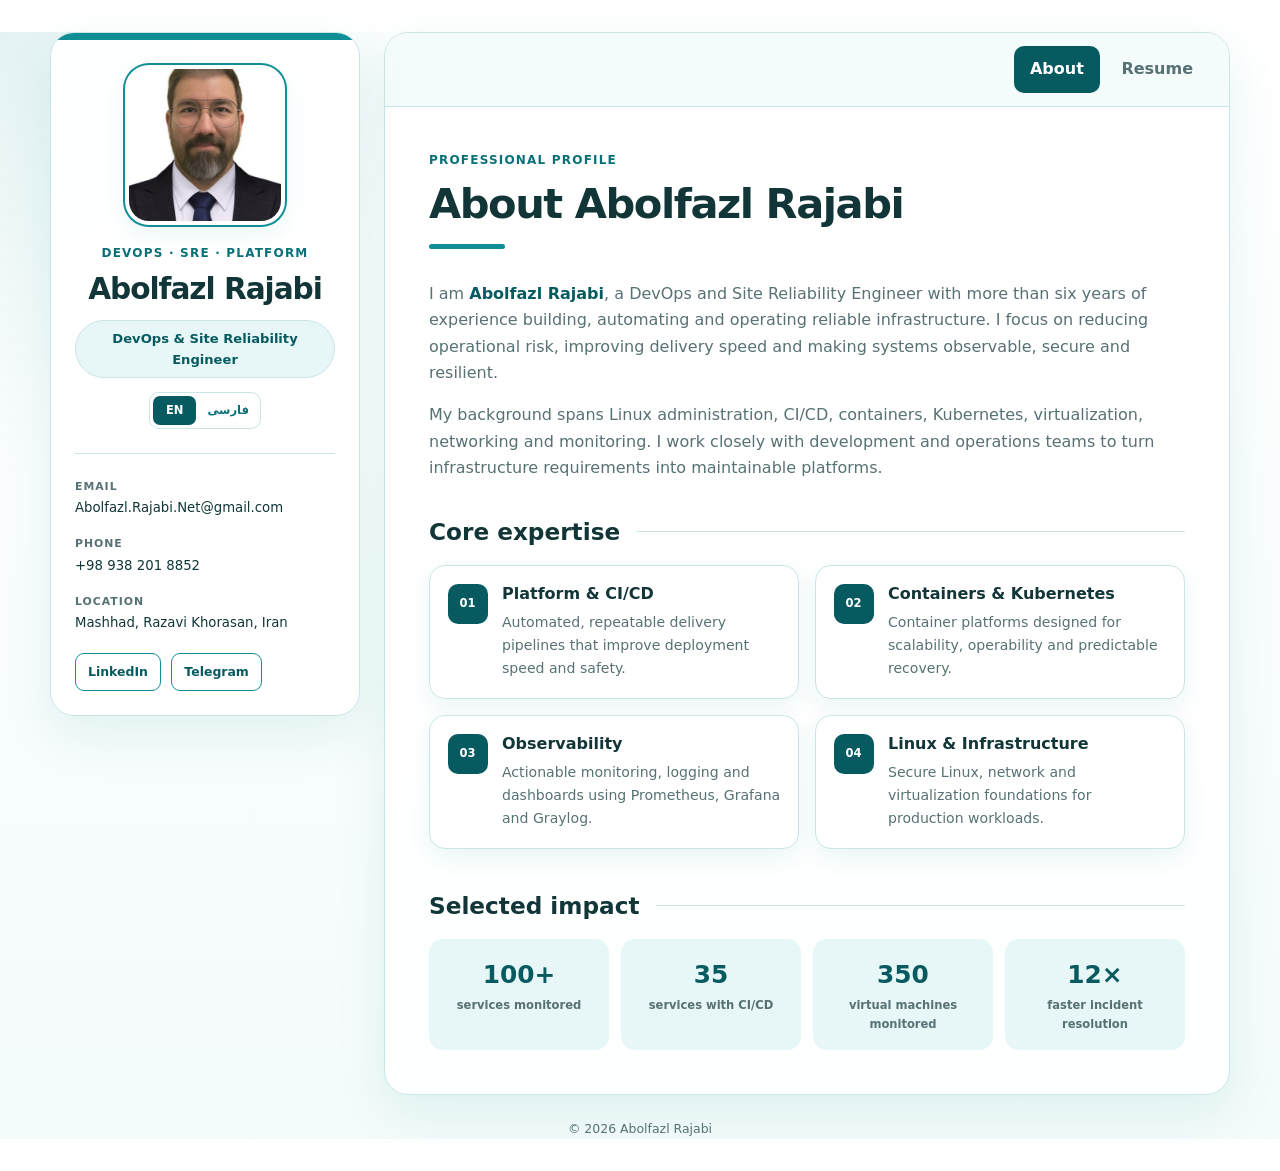
==== commit 6a83e55c: "add Multi lang" ====
--- a/index.html
+++ b/index.html
@@ -3,45 +3,35 @@
   <head>
     <meta charset="utf-8" />
     <meta name="viewport" content="width=device-width, initial-scale=1" />
-    <meta
-      name="description"
-      content="Abolfazl Rajabi (ابوالفضل رجبی), DevOps and SRE engineer specializing in Linux, Kubernetes, Docker, CI/CD, observability and reliable infrastructure."
-    />
-    <meta
-      name="keywords"
-      content="Abolfazl Rajabi, ابوالفضل رجبی, DevOps Engineer, SRE Engineer, Linux, Kubernetes, Docker, CI/CD, مهندس دواپس"
-    />
-    <meta name="author" content="Abolfazl Rajabi | ابوالفضل رجبی" />
+    <meta name="description" content="Abolfazl Rajabi, DevOps and SRE engineer specializing in Linux, Kubernetes, Docker, CI/CD, observability and reliable infrastructure." />
+    <meta name="keywords" content="Abolfazl Rajabi, DevOps Engineer, SRE Engineer, Linux, Kubernetes, Docker, CI/CD" />
+    <meta name="author" content="Abolfazl Rajabi" />
     <meta name="robots" content="index, follow, max-image-preview:large" />
     <meta name="theme-color" content="#0F8F95" />
     <meta name="color-scheme" content="light" />
 
-    <title>Abolfazl Rajabi | ابوالفضل رجبی | DevOps &amp; SRE Engineer</title>
+    <title>Abolfazl Rajabi | DevOps &amp; SRE Engineer</title>
     <link rel="canonical" href="https://abolfazl-rajabi.ir/" />
-    <link rel="icon" href="./assets/images/logo.ico" sizes="any" />
+    <link rel="alternate" hreflang="en" href="https://abolfazl-rajabi.ir/" />
+    <link rel="alternate" hreflang="fa" href="https://abolfazl-rajabi.ir/fa/" />
+    <link rel="alternate" hreflang="x-default" href="https://abolfazl-rajabi.ir/" />
+    <link rel="icon" href="./assets/images/favicon.svg" type="image/svg+xml" />
     <link rel="preload" href="./assets/images/my-avatar.png" as="image" type="image/png" />
     <link rel="stylesheet" href="./assets/css/style.css" />
 
     <meta property="og:type" content="profile" />
     <meta property="og:url" content="https://abolfazl-rajabi.ir/" />
-    <meta property="og:title" content="Abolfazl Rajabi | ابوالفضل رجبی" />
-    <meta
-      property="og:description"
-      content="DevOps and SRE engineer focused on reliable infrastructure, automation, observability and cloud-native platforms."
-    />
+    <meta property="og:title" content="Abolfazl Rajabi | DevOps &amp; SRE Engineer" />
+    <meta property="og:description" content="DevOps and SRE engineer focused on reliable infrastructure, automation, observability and cloud-native platforms." />
     <meta property="og:image" content="https://abolfazl-rajabi.ir/assets/images/my-avatar.png" />
-    <meta property="og:image:alt" content="Abolfazl Rajabi — ابوالفضل رجبی" />
+    <meta property="og:image:alt" content="Portrait of Abolfazl Rajabi" />
     <meta property="og:locale" content="en_US" />
     <meta property="og:locale:alternate" content="fa_IR" />
     <meta property="profile:first_name" content="Abolfazl" />
     <meta property="profile:last_name" content="Rajabi" />
-
     <meta name="twitter:card" content="summary" />
-    <meta name="twitter:title" content="Abolfazl Rajabi | ابوالفضل رجبی" />
-    <meta
-      name="twitter:description"
-      content="DevOps &amp; SRE engineer specializing in Linux, Kubernetes, Docker, CI/CD and observability."
-    />
+    <meta name="twitter:title" content="Abolfazl Rajabi | DevOps &amp; SRE Engineer" />
+    <meta name="twitter:description" content="DevOps and SRE engineer specializing in Linux, Kubernetes, Docker, CI/CD and observability." />
     <meta name="twitter:image" content="https://abolfazl-rajabi.ir/assets/images/my-avatar.png" />
 
     <script type="application/ld+json">
@@ -50,334 +40,107 @@
         "@type": "Person",
         "@id": "https://abolfazl-rajabi.ir/#person",
         "name": "Abolfazl Rajabi",
-        "alternateName": ["ابوالفضل رجبی", "Abolfazl Rajabi"],
+        "alternateName": ["ابوالفضل رجبی"],
         "url": "https://abolfazl-rajabi.ir/",
         "image": "https://abolfazl-rajabi.ir/assets/images/my-avatar.png",
         "jobTitle": "DevOps and Site Reliability Engineer",
         "description": "DevOps and SRE engineer specializing in Linux, Kubernetes, Docker, CI/CD, monitoring and infrastructure automation.",
         "email": "mailto:abolfazl.rajabi.net@gmail.com",
         "telephone": "+989382018852",
-        "address": {
-          "@type": "PostalAddress",
-          "addressLocality": "Mashhad",
-          "addressRegion": "Razavi Khorasan",
-          "addressCountry": "IR"
-        },
-        "alumniOf": {
-          "@type": "CollegeOrUniversity",
-          "name": "Imam Reza International University"
-        },
-        "knowsAbout": [
-          "DevOps",
-          "Site Reliability Engineering",
-          "Linux",
-          "Kubernetes",
-          "Docker",
-          "CI/CD",
-          "Grafana",
-          "Prometheus",
-          "Ansible",
-          "Network Infrastructure"
-        ],
-        "sameAs": [
-          "https://www.linkedin.com/in/abolfazl-rajabi-net",
-          "https://t.me/Arajabi18"
-        ]
+        "address": {"@type": "PostalAddress", "addressLocality": "Mashhad", "addressRegion": "Razavi Khorasan", "addressCountry": "IR"},
+        "alumniOf": {"@type": "CollegeOrUniversity", "name": "Imam Reza International University"},
+        "knowsAbout": ["DevOps", "Site Reliability Engineering", "Linux", "Kubernetes", "Docker", "CI/CD", "Grafana", "Prometheus", "Ansible", "Network Infrastructure"],
+        "sameAs": ["https://www.linkedin.com/in/abolfazl-rajabi-net", "https://t.me/Arajabi18"]
       }
     </script>
     <script src="./assets/js/script.js" defer></script>
   </head>
-
   <body>
     <a class="skip-link" href="#main-content">Skip to main content</a>
-
     <main class="layout" id="main-content">
       <aside class="profile-card" aria-labelledby="profile-name">
         <div class="profile-summary">
-          <img
-            class="avatar"
-            src="./assets/images/my-avatar.png"
-            width="160"
-            height="160"
-            alt="Portrait of Abolfazl Rajabi, ابوالفضل رجبی"
-          />
+          <img class="avatar" src="./assets/images/my-avatar.png" width="160" height="160" alt="Portrait of Abolfazl Rajabi" />
           <div>
             <p class="eyebrow">DevOps · SRE · Platform</p>
-            <h1 id="profile-name">
-              Abolfazl Rajabi
-              <span class="persian-name" lang="fa" dir="rtl">ابوالفضل رجبی</span>
-            </h1>
+            <h1 id="profile-name">Abolfazl Rajabi</h1>
             <p class="role">DevOps &amp; Site Reliability Engineer</p>
+            <div class="language-switch" aria-label="Language">
+              <span lang="en" aria-current="page">EN</span>
+              <a lang="fa" dir="rtl" href="./fa/" hreflang="fa">فارسی</a>
+            </div>
           </div>
         </div>
-
-        <button
-          class="profile-toggle"
-          type="button"
-          aria-expanded="false"
-          aria-controls="profile-details"
-          data-profile-toggle
-        >
-          Contact details
-          <span aria-hidden="true">⌄</span>
+        <button class="profile-toggle" type="button" aria-expanded="false" aria-controls="profile-details" data-profile-toggle>
+          Contact details <span aria-hidden="true">⌄</span>
         </button>
-
         <div class="profile-details" id="profile-details" data-profile-details>
           <address class="contact-list">
-            <a href="mailto:abolfazl.rajabi.net@gmail.com">
-              <span class="contact-label">Email</span>
-              <span>Abolfazl.Rajabi.Net@gmail.com</span>
-            </a>
-            <a href="tel:+989382018852">
-              <span class="contact-label">Phone</span>
-              <span dir="ltr">+98 938 201 8852</span>
-            </a>
-            <div>
-              <span class="contact-label">Location</span>
-              <span>Mashhad, Razavi Khorasan, Iran</span>
-            </div>
+            <a href="mailto:abolfazl.rajabi.net@gmail.com"><span class="contact-label">Email</span><span>Abolfazl.Rajabi.Net@gmail.com</span></a>
+            <a href="tel:+989382018852"><span class="contact-label">Phone</span><span dir="ltr">+98 938 201 8852</span></a>
+            <div><span class="contact-label">Location</span><span>Mashhad, Razavi Khorasan, Iran</span></div>
           </address>
-
           <div class="social-links" aria-label="Social profiles">
-            <a
-              href="https://www.linkedin.com/in/abolfazl-rajabi-net"
-              target="_blank"
-              rel="me noopener noreferrer"
-              aria-label="Abolfazl Rajabi on LinkedIn"
-            >LinkedIn</a>
-            <a
-              href="https://t.me/Arajabi18"
-              target="_blank"
-              rel="me noopener noreferrer"
-              aria-label="Abolfazl Rajabi on Telegram"
-            >Telegram</a>
+            <a href="https://www.linkedin.com/in/abolfazl-rajabi-net" target="_blank" rel="me noopener noreferrer">LinkedIn</a>
+            <a href="https://t.me/Arajabi18" target="_blank" rel="me noopener noreferrer">Telegram</a>
           </div>
         </div>
       </aside>
 
       <section class="content-card" aria-label="Professional profile">
         <nav class="tabs" aria-label="Resume sections" role="tablist">
-          <button
-            id="about-tab"
-            class="tab is-active"
-            type="button"
-            role="tab"
-            aria-selected="true"
-            aria-controls="about-panel"
-            data-page-target="about"
-          >About</button>
-          <button
-            id="resume-tab"
-            class="tab"
-            type="button"
-            role="tab"
-            aria-selected="false"
-            aria-controls="resume-panel"
-            data-page-target="resume"
-          >Resume</button>
+          <button id="about-tab" class="tab is-active" type="button" role="tab" aria-selected="true" aria-controls="about-panel" data-page-target="about">About</button>
+          <button id="resume-tab" class="tab" type="button" role="tab" aria-selected="false" aria-controls="resume-panel" data-page-target="resume">Resume</button>
         </nav>
 
-        <article
-          id="about-panel"
-          class="page is-active"
-          role="tabpanel"
-          aria-labelledby="about-tab"
-          data-page="about"
-        >
-          <header class="section-header">
-            <p class="eyebrow">Professional profile</p>
-            <h2>About Abolfazl Rajabi</h2>
-          </header>
-
+        <article id="about-panel" class="page is-active" role="tabpanel" aria-labelledby="about-tab" data-page="about">
+          <header class="section-header"><p class="eyebrow">Professional profile</p><h2>About Abolfazl Rajabi</h2></header>
           <div class="intro-copy">
-            <p>
-              I am <strong>Abolfazl Rajabi</strong>, a DevOps and Site Reliability Engineer with
-              more than six years of experience building, automating and operating reliable
-              infrastructure. I focus on reducing operational risk, improving delivery speed and
-              making systems observable, secure and resilient.
-            </p>
-            <p>
-              My background spans Linux administration, CI/CD, containers, Kubernetes,
-              virtualization, networking and monitoring. I work closely with development and
-              operations teams to turn infrastructure requirements into maintainable platforms.
-            </p>
-            <p class="persian-intro" lang="fa" dir="rtl">
-              من <strong>ابوالفضل رجبی</strong>، مهندس DevOps و SRE مستقر در مشهد هستم و در زمینه
-              زیرساخت لینوکس، داکر، کوبرنتیز، CI/CD، مانیتورینگ و افزایش پایداری سرویس‌ها فعالیت
-              می‌کنم.
-            </p>
+            <p>I am <strong>Abolfazl Rajabi</strong>, a DevOps and Site Reliability Engineer with more than six years of experience building, automating and operating reliable infrastructure. I focus on reducing operational risk, improving delivery speed and making systems observable, secure and resilient.</p>
+            <p>My background spans Linux administration, CI/CD, containers, Kubernetes, virtualization, networking and monitoring. I work closely with development and operations teams to turn infrastructure requirements into maintainable platforms.</p>
           </div>
-
           <section aria-labelledby="expertise-title">
-            <div class="section-heading">
-              <h3 id="expertise-title">Core expertise</h3>
-              <span class="heading-line" aria-hidden="true"></span>
-            </div>
+            <div class="section-heading"><h3 id="expertise-title">Core expertise</h3><span class="heading-line" aria-hidden="true"></span></div>
             <ul class="expertise-grid">
-              <li>
-                <div class="service-icon" aria-hidden="true">01</div>
-                <div>
-                  <h4>Platform &amp; CI/CD</h4>
-                  <p>Automated, repeatable delivery pipelines that improve deployment speed and safety.</p>
-                </div>
-              </li>
-              <li>
-                <div class="service-icon" aria-hidden="true">02</div>
-                <div>
-                  <h4>Containers &amp; Kubernetes</h4>
-                  <p>Container platforms designed for scalability, operability and predictable recovery.</p>
-                </div>
-              </li>
-              <li>
-                <div class="service-icon" aria-hidden="true">03</div>
-                <div>
-                  <h4>Observability</h4>
-                  <p>Actionable monitoring, logging and dashboards using Prometheus, Grafana and Graylog.</p>
-                </div>
-              </li>
-              <li>
-                <div class="service-icon" aria-hidden="true">04</div>
-                <div>
-                  <h4>Linux &amp; Infrastructure</h4>
-                  <p>Secure Linux, network and virtualization foundations for production workloads.</p>
-                </div>
-              </li>
+              <li><div class="service-icon" aria-hidden="true">01</div><div><h4>Platform &amp; CI/CD</h4><p>Automated, repeatable delivery pipelines that improve deployment speed and safety.</p></div></li>
+              <li><div class="service-icon" aria-hidden="true">02</div><div><h4>Containers &amp; Kubernetes</h4><p>Container platforms designed for scalability, operability and predictable recovery.</p></div></li>
+              <li><div class="service-icon" aria-hidden="true">03</div><div><h4>Observability</h4><p>Actionable monitoring, logging and dashboards using Prometheus, Grafana and Graylog.</p></div></li>
+              <li><div class="service-icon" aria-hidden="true">04</div><div><h4>Linux &amp; Infrastructure</h4><p>Secure Linux, network and virtualization foundations for production workloads.</p></div></li>
             </ul>
           </section>
-
           <section class="impact" aria-labelledby="impact-title">
-            <div class="section-heading">
-              <h3 id="impact-title">Selected impact</h3>
-              <span class="heading-line" aria-hidden="true"></span>
-            </div>
+            <div class="section-heading"><h3 id="impact-title">Selected impact</h3><span class="heading-line" aria-hidden="true"></span></div>
             <dl class="impact-grid">
-              <div><dt>100+</dt><dd>services monitored</dd></div>
-              <div><dt>35</dt><dd>services with CI/CD</dd></div>
-              <div><dt>350</dt><dd>virtual machines monitored</dd></div>
-              <div><dt>12×</dt><dd>faster incident resolution</dd></div>
+              <div><dt>100+</dt><dd>services monitored</dd></div><div><dt>35</dt><dd>services with CI/CD</dd></div><div><dt>350</dt><dd>virtual machines monitored</dd></div><div><dt>12×</dt><dd>faster incident resolution</dd></div>
             </dl>
           </section>
         </article>
 
-        <article
-          id="resume-panel"
-          class="page"
-          role="tabpanel"
-          aria-labelledby="resume-tab"
-          data-page="resume"
-          hidden
-        >
-          <header class="section-header">
-            <p class="eyebrow">Career history</p>
-            <h2>Experience &amp; skills</h2>
-          </header>
-
+        <article id="resume-panel" class="page" role="tabpanel" aria-labelledby="resume-tab" data-page="resume" hidden>
+          <header class="section-header"><p class="eyebrow">Career history</p><h2>Experience &amp; skills</h2></header>
           <section aria-labelledby="experience-title">
-            <div class="section-heading">
-              <h3 id="experience-title">Professional experience</h3>
-              <span class="heading-line" aria-hidden="true"></span>
-            </div>
+            <div class="section-heading"><h3 id="experience-title">Professional experience</h3><span class="heading-line" aria-hidden="true"></span></div>
             <ol class="timeline">
-              <li>
-                <div class="timeline-heading">
-                  <h4>GreenWeb</h4>
-                  <time>2024 — Present</time>
-                </div>
-                <ul>
-                  <li>Manage and automate software delivery processes through CI/CD pipelines.</li>
-                  <li>Implement and maintain Kubernetes infrastructure running on Harvester.</li>
-                  <li>Built monitoring dashboards covering more than 25 servers and 100 services.</li>
-                  <li>Partner with development teams to improve code delivery, uptime and access security.</li>
-                </ul>
-                <p class="tech-stack">Harvester · Linux · Kubernetes · Docker · Grafana · Prometheus · GitLab CI/CD</p>
-              </li>
-              <li>
-                <div class="timeline-heading">
-                  <h4>Forvest</h4>
-                  <time>2022 — Present</time>
-                </div>
-                <ul>
-                  <li>Maintain virtual servers, network configurations, backup integrity and recovery plans.</li>
-                  <li>Optimize server load, storage capacity and database reliability.</li>
-                  <li>Implemented CI/CD for 35 backend and frontend services to reduce manual errors.</li>
-                  <li>Built monitoring for 12 virtual servers, 80 services and network and power equipment.</li>
-                </ul>
-                <p class="tech-stack">Linux · Docker · Kubernetes · Hetzner · AWS · Grafana · Prometheus · API Gateway</p>
-              </li>
-              <li>
-                <div class="timeline-heading">
-                  <h4>Part Software Group</h4>
-                  <time>2022 — 2023</time>
-                </div>
-                <ul>
-                  <li>Improved production release safety and coordination between development and operations.</li>
-                  <li>Monitored and troubleshot services using Prometheus and Grafana.</li>
-                  <li>Reduced error detection and resolution time from 24 hours to 2 hours.</li>
-                </ul>
-                <p class="tech-stack">Linux · Nginx · GitLab CI/CD · Bash · Grafana · Prometheus · API Gateway</p>
-              </li>
-              <li>
-                <div class="timeline-heading">
-                  <h4>FAVA Astan Quds Razavi</h4>
-                  <time>2021 — 2022</time>
-                </div>
-                <ul>
-                  <li>Administered VCSA, Linux, physical datacenter and office automation servers.</li>
-                  <li>Developed CI/CD workflows for faster and more reliable software delivery.</li>
-                  <li>Monitored 15+ physical servers, 350 virtual machines, 90 routers and 40 Cisco switches.</li>
-                  <li>Managed secure updates and production deployments for Windows and Linux systems.</li>
-                </ul>
-                <p class="tech-stack">Linux · Ansible · Docker · VMware · ESXi · Grafana · Graylog · Splunk</p>
-              </li>
-              <li>
-                <div class="timeline-heading">
-                  <h4>Radar Fartak Hooshmand</h4>
-                  <time>2020 — 2021</time>
-                </div>
-                <ul>
-                  <li>Advised on network systems and supported internet and network equipment.</li>
-                  <li>Monitored internal and virtual servers and optimized organizational connectivity.</li>
-                  <li>Installed and maintained security and surveillance infrastructure.</li>
-                </ul>
-                <p class="tech-stack">Network · Docker · GitLab · ESXi · Proxmox · Ansible</p>
-              </li>
+              <li><div class="timeline-heading"><h4>GreenWeb</h4><time>2024 — Present</time></div><ul><li>Manage and automate software delivery processes through CI/CD pipelines.</li><li>Implement and maintain Kubernetes infrastructure running on Harvester.</li><li>Built monitoring dashboards covering more than 25 servers and 100 services.</li><li>Partner with development teams to improve code delivery, uptime and access security.</li></ul><p class="tech-stack">Harvester · Linux · Kubernetes · Docker · Grafana · Prometheus · GitLab CI/CD</p></li>
+              <li><div class="timeline-heading"><h4>Forvest</h4><time>2022 — Present</time></div><ul><li>Maintain virtual servers, network configurations, backup integrity and recovery plans.</li><li>Optimize server load, storage capacity and database reliability.</li><li>Implemented CI/CD for 35 backend and frontend services to reduce manual errors.</li><li>Built monitoring for 12 virtual servers, 80 services and network and power equipment.</li></ul><p class="tech-stack">Linux · Docker · Kubernetes · Hetzner · AWS · Grafana · Prometheus · API Gateway</p></li>
+              <li><div class="timeline-heading"><h4>Part Software Group</h4><time>2022 — 2023</time></div><ul><li>Improved production release safety and coordination between development and operations.</li><li>Monitored and troubleshot services using Prometheus and Grafana.</li><li>Reduced error detection and resolution time from 24 hours to 2 hours.</li></ul><p class="tech-stack">Linux · Nginx · GitLab CI/CD · Bash · Grafana · Prometheus · API Gateway</p></li>
+              <li><div class="timeline-heading"><h4>FAVA Astan Quds Razavi</h4><time>2021 — 2022</time></div><ul><li>Administered VCSA, Linux, physical datacenter and office automation servers.</li><li>Developed CI/CD workflows for faster and more reliable software delivery.</li><li>Monitored 15+ physical servers, 350 virtual machines, 90 routers and 40 Cisco switches.</li><li>Managed secure updates and production deployments for Windows and Linux systems.</li></ul><p class="tech-stack">Linux · Ansible · Docker · VMware · ESXi · Grafana · Graylog · Splunk</p></li>
+              <li><div class="timeline-heading"><h4>Radar Fartak Hooshmand</h4><time>2020 — 2021</time></div><ul><li>Advised on network systems and supported internet and network equipment.</li><li>Monitored internal and virtual servers and optimized organizational connectivity.</li><li>Installed and maintained security and surveillance infrastructure.</li></ul><p class="tech-stack">Network · Docker · GitLab · ESXi · Proxmox · Ansible</p></li>
             </ol>
           </section>
-
           <section aria-labelledby="education-title">
-            <div class="section-heading">
-              <h3 id="education-title">Education</h3>
-              <span class="heading-line" aria-hidden="true"></span>
-            </div>
-            <div class="education-card">
-              <div>
-                <h4>Bachelor of Computer Science</h4>
-                <p>Imam Reza International University, Mashhad</p>
-              </div>
-              <time>2011</time>
-            </div>
+            <div class="section-heading"><h3 id="education-title">Education</h3><span class="heading-line" aria-hidden="true"></span></div>
+            <div class="education-card"><div><h4>Bachelor of Computer Science</h4><p>Imam Reza International University, Mashhad</p></div><time>2011</time></div>
           </section>
-
           <section aria-labelledby="skills-title">
-            <div class="section-heading">
-              <h3 id="skills-title">Technical skills</h3>
-              <span class="heading-line" aria-hidden="true"></span>
-            </div>
+            <div class="section-heading"><h3 id="skills-title">Technical skills</h3><span class="heading-line" aria-hidden="true"></span></div>
             <div class="skills-grid">
-              <div><h4>Systems</h4><p>Linux, Debian, Arch Linux, Bash, Nginx</p></div>
-              <div><h4>Containers</h4><p>Docker, Docker Swarm, Kubernetes, Harvester</p></div>
-              <div><h4>Automation</h4><p>GitLab CI/CD, GitHub, Git, Ansible</p></div>
-              <div><h4>Observability</h4><p>Grafana, Prometheus, Zabbix, Graylog, Elastic, Splunk</p></div>
-              <div><h4>Virtualization</h4><p>VMware, ESXi, VCSA, Proxmox</p></div>
-              <div><h4>Infrastructure</h4><p>Network, AWS, Hetzner, API gateways, backup and recovery</p></div>
+              <div><h4>Systems</h4><p>Linux, Debian, Arch Linux, Bash, Nginx</p></div><div><h4>Containers</h4><p>Docker, Docker Swarm, Kubernetes, Harvester</p></div><div><h4>Automation</h4><p>GitLab CI/CD, GitHub, Git, Ansible</p></div><div><h4>Observability</h4><p>Grafana, Prometheus, Zabbix, Graylog, Elastic, Splunk</p></div><div><h4>Virtualization</h4><p>VMware, ESXi, VCSA, Proxmox</p></div><div><h4>Infrastructure</h4><p>Network, AWS, Hetzner, API gateways, backup and recovery</p></div>
             </div>
           </section>
         </article>
       </section>
     </main>
-
-    <footer class="site-footer">
-      <p>© <span data-current-year>2026</span> Abolfazl Rajabi · ابوالفضل رجبی</p>
-    </footer>
+    <footer class="site-footer"><p>© <span data-current-year>2026</span> Abolfazl Rajabi</p></footer>
   </body>
 </html>
--- a/assets/css/style.css
+++ b/assets/css/style.css
@@ -768,3 +768,103 @@
     break-inside: avoid;
   }
 }
+
+
+/* Bilingual typography and language navigation */
+@font-face {
+  font-family: "Vazirmatn";
+  src: url("../fonts/Vazirmatn-Regular.ttf") format("truetype");
+  font-style: normal;
+  font-weight: 400;
+  font-display: swap;
+}
+
+html[lang="fa"] {
+  font-family: "Vazirmatn", Tahoma, Arial, sans-serif;
+}
+
+html[lang="fa"] body {
+  letter-spacing: 0;
+}
+
+html[lang="fa"] h1,
+html[lang="fa"] h2,
+html[lang="fa"] h3,
+html[lang="fa"] h4 {
+  letter-spacing: 0;
+  line-height: 1.55;
+}
+
+html[lang="fa"] .eyebrow {
+  letter-spacing: 0;
+}
+
+.language-switch {
+  display: inline-flex;
+  align-items: center;
+  gap: 0.2rem;
+  margin-top: 0.85rem;
+  padding: 0.2rem;
+  border: 1px solid var(--border);
+  border-radius: 10px;
+  background: var(--white);
+  font-size: 0.72rem;
+  font-weight: 800;
+}
+
+.language-switch a,
+.language-switch span {
+  min-width: 2.7rem;
+  padding: 0.3rem 0.5rem;
+  border-radius: 7px;
+  text-align: center;
+  text-decoration: none;
+}
+
+.language-switch [aria-current="page"] {
+  color: var(--white);
+  background: var(--brand-deep);
+}
+
+html[dir="rtl"] .section-header::after {
+  right: 0;
+  left: auto;
+}
+
+html[dir="rtl"] .timeline {
+  margin-right: 0.45rem;
+  margin-left: 0;
+  padding-right: 1.65rem;
+  padding-left: 0;
+}
+
+html[dir="rtl"] .timeline::before {
+  right: 0.3rem;
+  left: auto;
+}
+
+html[dir="rtl"] .timeline > li::before {
+  right: -1.75rem;
+  left: auto;
+}
+
+html[dir="rtl"] .timeline ul {
+  padding-right: 1.2rem;
+  padding-left: 0;
+}
+
+html[dir="rtl"] .tech-stack,
+html[dir="rtl"] [dir="ltr"] {
+  text-align: left;
+}
+
+@media (max-width: 900px) {
+  html[dir="rtl"] .profile-summary {
+    text-align: right;
+  }
+
+  html[dir="rtl"] .role {
+    margin-right: 0;
+    margin-left: auto;
+  }
+}
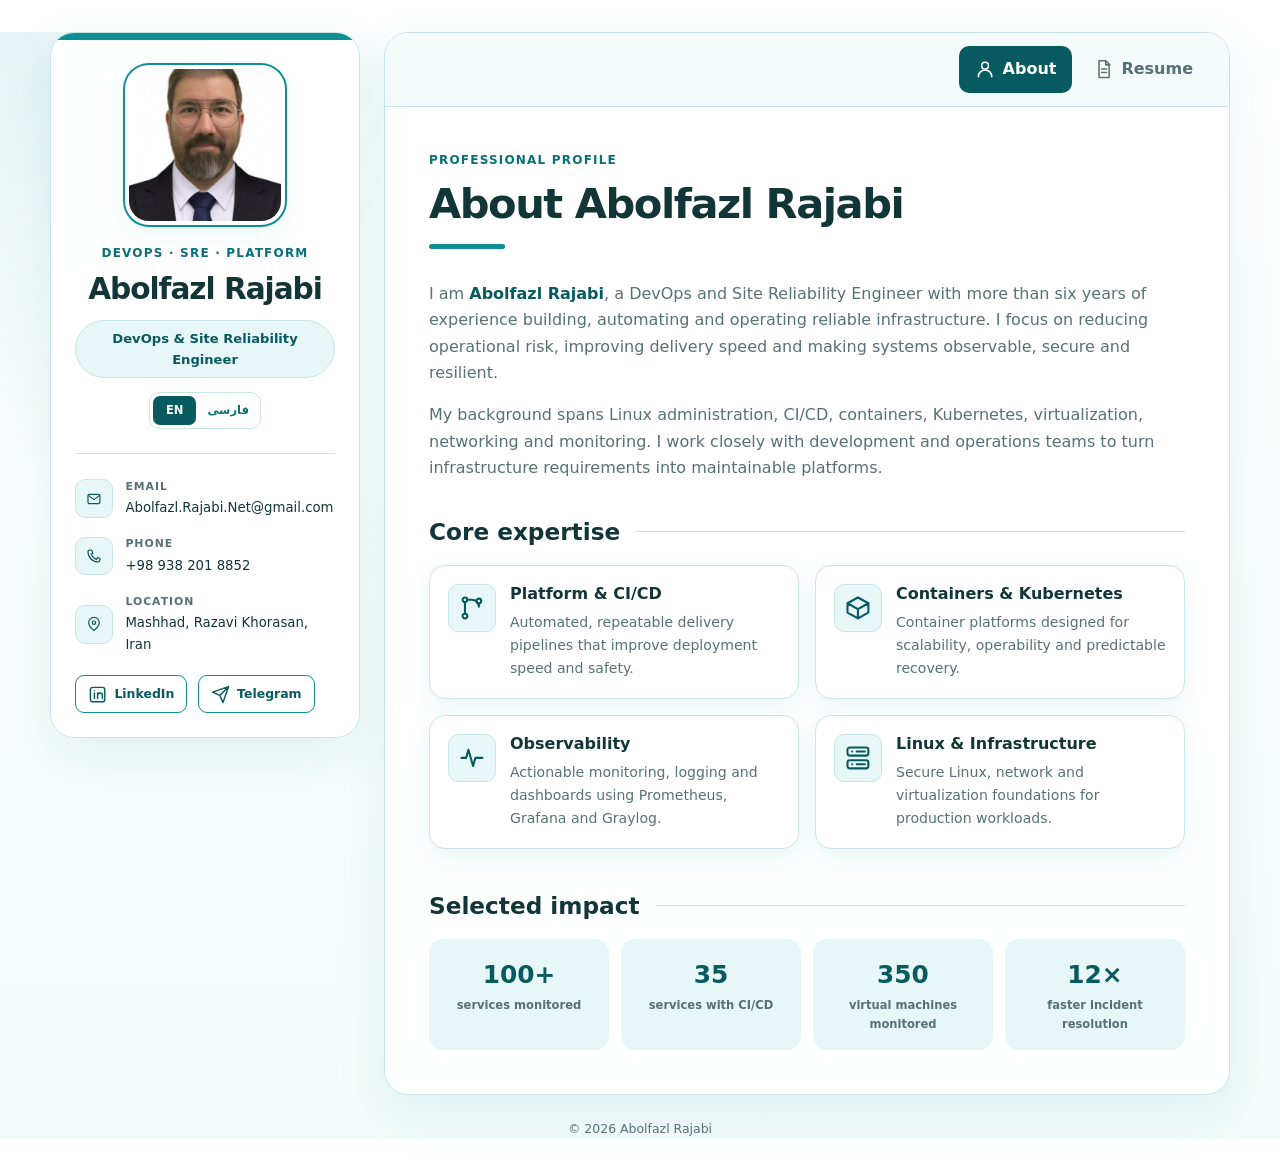
==== commit 2f1187f1: "add icons" ====
--- a/index.html
+++ b/index.html
@@ -56,6 +56,19 @@
     <script src="./assets/js/script.js" defer></script>
   </head>
   <body>
+    <svg class="icon-sprite" aria-hidden="true" focusable="false" xmlns="http://www.w3.org/2000/svg">
+      <symbol id="icon-user" viewBox="0 0 24 24"><circle cx="12" cy="8" r="4"/><path d="M4 21a8 8 0 0 1 16 0"/></symbol>
+      <symbol id="icon-document" viewBox="0 0 24 24"><path d="M6 2h8l4 4v16H6z"/><path d="M14 2v5h5M9 12h6M9 16h6"/></symbol>
+      <symbol id="icon-mail" viewBox="0 0 24 24"><rect x="3" y="5" width="18" height="14" rx="2"/><path d="m4 7 8 6 8-6"/></symbol>
+      <symbol id="icon-phone" viewBox="0 0 24 24"><path d="M8.5 3H5.8A2.8 2.8 0 0 0 3 5.8C3 14.2 9.8 21 18.2 21a2.8 2.8 0 0 0 2.8-2.8v-2.7l-4-1-1.2 3c-3.9-1.7-6.6-4.4-8.3-8.3l3-1.2z"/></symbol>
+      <symbol id="icon-location" viewBox="0 0 24 24"><path d="M20 10c0 5-8 12-8 12S4 15 4 10a8 8 0 1 1 16 0z"/><circle cx="12" cy="10" r="2.5"/></symbol>
+      <symbol id="icon-linkedin" viewBox="0 0 24 24"><rect x="3" y="3" width="18" height="18" rx="3"/><path d="M8 10v7M8 7v.01M12 17v-4a3 3 0 0 1 6 0v4M12 10v7"/></symbol>
+      <symbol id="icon-send" viewBox="0 0 24 24"><path d="m22 2-7 20-4-9-9-4zM22 2 11 13"/></symbol>
+      <symbol id="icon-pipeline" viewBox="0 0 24 24"><circle cx="6" cy="5" r="2"/><circle cx="18" cy="6" r="2"/><circle cx="6" cy="19" r="2"/><path d="M6 7v10M8 5h4a6 6 0 0 1 6 6v-3"/></symbol>
+      <symbol id="icon-container" viewBox="0 0 24 24"><path d="m12 3 9 5-9 5-9-5zM3 8v8l9 5 9-5V8M12 13v8"/></symbol>
+      <symbol id="icon-observability" viewBox="0 0 24 24"><path d="M3 12h4l2-7 4 14 2-7h6"/></symbol>
+      <symbol id="icon-server" viewBox="0 0 24 24"><rect x="3" y="3" width="18" height="7" rx="2"/><rect x="3" y="14" width="18" height="7" rx="2"/><path d="M7 6.5h.01M7 17.5h.01M11 6.5h7M11 17.5h7"/></symbol>
+    </svg>
     <a class="skip-link" href="#main-content">Skip to main content</a>
     <main class="layout" id="main-content">
       <aside class="profile-card" aria-labelledby="profile-name">
@@ -76,21 +89,21 @@
         </button>
         <div class="profile-details" id="profile-details" data-profile-details>
           <address class="contact-list">
-            <a href="mailto:abolfazl.rajabi.net@gmail.com"><span class="contact-label">Email</span><span>Abolfazl.Rajabi.Net@gmail.com</span></a>
-            <a href="tel:+989382018852"><span class="contact-label">Phone</span><span dir="ltr">+98 938 201 8852</span></a>
-            <div><span class="contact-label">Location</span><span>Mashhad, Razavi Khorasan, Iran</span></div>
+            <a href="mailto:abolfazl.rajabi.net@gmail.com"><span class="contact-icon"><svg class="ui-icon" aria-hidden="true"><use href="#icon-mail"/></svg></span><span class="contact-copy"><span class="contact-label">Email</span><span>Abolfazl.Rajabi.Net@gmail.com</span></span></a>
+            <a href="tel:+989382018852"><span class="contact-icon"><svg class="ui-icon" aria-hidden="true"><use href="#icon-phone"/></svg></span><span class="contact-copy"><span class="contact-label">Phone</span><span dir="ltr">+98 938 201 8852</span></span></a>
+            <div><span class="contact-icon"><svg class="ui-icon" aria-hidden="true"><use href="#icon-location"/></svg></span><span class="contact-copy"><span class="contact-label">Location</span><span>Mashhad, Razavi Khorasan, Iran</span></span></div>
           </address>
           <div class="social-links" aria-label="Social profiles">
-            <a href="https://www.linkedin.com/in/abolfazl-rajabi-net" target="_blank" rel="me noopener noreferrer">LinkedIn</a>
-            <a href="https://t.me/Arajabi18" target="_blank" rel="me noopener noreferrer">Telegram</a>
+            <a href="https://www.linkedin.com/in/abolfazl-rajabi-net" target="_blank" rel="me noopener noreferrer"><svg class="ui-icon" aria-hidden="true"><use href="#icon-linkedin"/></svg>LinkedIn</a>
+            <a href="https://t.me/Arajabi18" target="_blank" rel="me noopener noreferrer"><svg class="ui-icon" aria-hidden="true"><use href="#icon-send"/></svg>Telegram</a>
           </div>
         </div>
       </aside>
 
       <section class="content-card" aria-label="Professional profile">
         <nav class="tabs" aria-label="Resume sections" role="tablist">
-          <button id="about-tab" class="tab is-active" type="button" role="tab" aria-selected="true" aria-controls="about-panel" data-page-target="about">About</button>
-          <button id="resume-tab" class="tab" type="button" role="tab" aria-selected="false" aria-controls="resume-panel" data-page-target="resume">Resume</button>
+          <button id="about-tab" class="tab is-active" type="button" role="tab" aria-selected="true" aria-controls="about-panel" data-page-target="about"><svg class="ui-icon" aria-hidden="true"><use href="#icon-user"/></svg>About</button>
+          <button id="resume-tab" class="tab" type="button" role="tab" aria-selected="false" aria-controls="resume-panel" data-page-target="resume"><svg class="ui-icon" aria-hidden="true"><use href="#icon-document"/></svg>Resume</button>
         </nav>
 
         <article id="about-panel" class="page is-active" role="tabpanel" aria-labelledby="about-tab" data-page="about">
@@ -102,10 +115,10 @@
           <section aria-labelledby="expertise-title">
             <div class="section-heading"><h3 id="expertise-title">Core expertise</h3><span class="heading-line" aria-hidden="true"></span></div>
             <ul class="expertise-grid">
-              <li><div class="service-icon" aria-hidden="true">01</div><div><h4>Platform &amp; CI/CD</h4><p>Automated, repeatable delivery pipelines that improve deployment speed and safety.</p></div></li>
-              <li><div class="service-icon" aria-hidden="true">02</div><div><h4>Containers &amp; Kubernetes</h4><p>Container platforms designed for scalability, operability and predictable recovery.</p></div></li>
-              <li><div class="service-icon" aria-hidden="true">03</div><div><h4>Observability</h4><p>Actionable monitoring, logging and dashboards using Prometheus, Grafana and Graylog.</p></div></li>
-              <li><div class="service-icon" aria-hidden="true">04</div><div><h4>Linux &amp; Infrastructure</h4><p>Secure Linux, network and virtualization foundations for production workloads.</p></div></li>
+              <li><div class="service-icon" aria-hidden="true"><svg class="ui-icon"><use href="#icon-pipeline"/></svg></div><div><h4>Platform &amp; CI/CD</h4><p>Automated, repeatable delivery pipelines that improve deployment speed and safety.</p></div></li>
+              <li><div class="service-icon" aria-hidden="true"><svg class="ui-icon"><use href="#icon-container"/></svg></div><div><h4>Containers &amp; Kubernetes</h4><p>Container platforms designed for scalability, operability and predictable recovery.</p></div></li>
+              <li><div class="service-icon" aria-hidden="true"><svg class="ui-icon"><use href="#icon-observability"/></svg></div><div><h4>Observability</h4><p>Actionable monitoring, logging and dashboards using Prometheus, Grafana and Graylog.</p></div></li>
+              <li><div class="service-icon" aria-hidden="true"><svg class="ui-icon"><use href="#icon-server"/></svg></div><div><h4>Linux &amp; Infrastructure</h4><p>Secure Linux, network and virtualization foundations for production workloads.</p></div></li>
             </ul>
           </section>
           <section class="impact" aria-labelledby="impact-title">
--- a/assets/css/style.css
+++ b/assets/css/style.css
@@ -868,3 +868,104 @@
     margin-left: auto;
   }
 }
+
+
+/* Theme-aware interface icons */
+.icon-sprite {
+  position: absolute;
+  width: 0;
+  height: 0;
+  overflow: hidden;
+}
+
+.ui-icon {
+  width: 1.2em;
+  height: 1.2em;
+  flex: 0 0 auto;
+  fill: none;
+  stroke: currentColor;
+  stroke-width: 1.8;
+  stroke-linecap: round;
+  stroke-linejoin: round;
+}
+
+.contact-list a,
+.contact-list > div {
+  grid-template-columns: 2.4rem minmax(0, 1fr);
+  align-items: center;
+  gap: 0.75rem;
+}
+
+.contact-icon {
+  display: grid;
+  width: 2.4rem;
+  height: 2.4rem;
+  place-items: center;
+  border: 1px solid var(--border);
+  border-radius: 10px;
+  color: var(--brand-deep);
+  background: var(--brand-soft);
+  transition: color var(--transition), background var(--transition), border-color var(--transition);
+}
+
+.contact-list a:hover .contact-icon {
+  border-color: var(--brand);
+  color: var(--white);
+  background: var(--brand-deep);
+}
+
+.contact-copy {
+  display: grid;
+  min-width: 0;
+}
+
+.social-links a,
+.tab {
+  display: inline-flex;
+  align-items: center;
+  justify-content: center;
+  gap: 0.45rem;
+}
+
+.social-links .ui-icon {
+  font-size: 1rem;
+}
+
+.tab .ui-icon {
+  font-size: 1.05rem;
+}
+
+.service-icon {
+  width: 3rem;
+  height: 3rem;
+  border: 1px solid var(--border);
+  color: var(--brand-deep);
+  background: var(--brand-soft);
+  font-size: 1.45rem;
+  transition: color var(--transition), background var(--transition), border-color var(--transition), transform var(--transition);
+}
+
+.expertise-grid > li:hover .service-icon {
+  border-color: var(--brand);
+  color: var(--white);
+  background: var(--brand-deep);
+  transform: translateY(-2px);
+}
+
+@media (max-width: 420px) {
+  .tab {
+    gap: 0.3rem;
+    padding-inline: 0.6rem;
+  }
+
+  .contact-list a,
+  .contact-list > div {
+    grid-template-columns: 2.15rem minmax(0, 1fr);
+    gap: 0.6rem;
+  }
+
+  .contact-icon {
+    width: 2.15rem;
+    height: 2.15rem;
+  }
+}
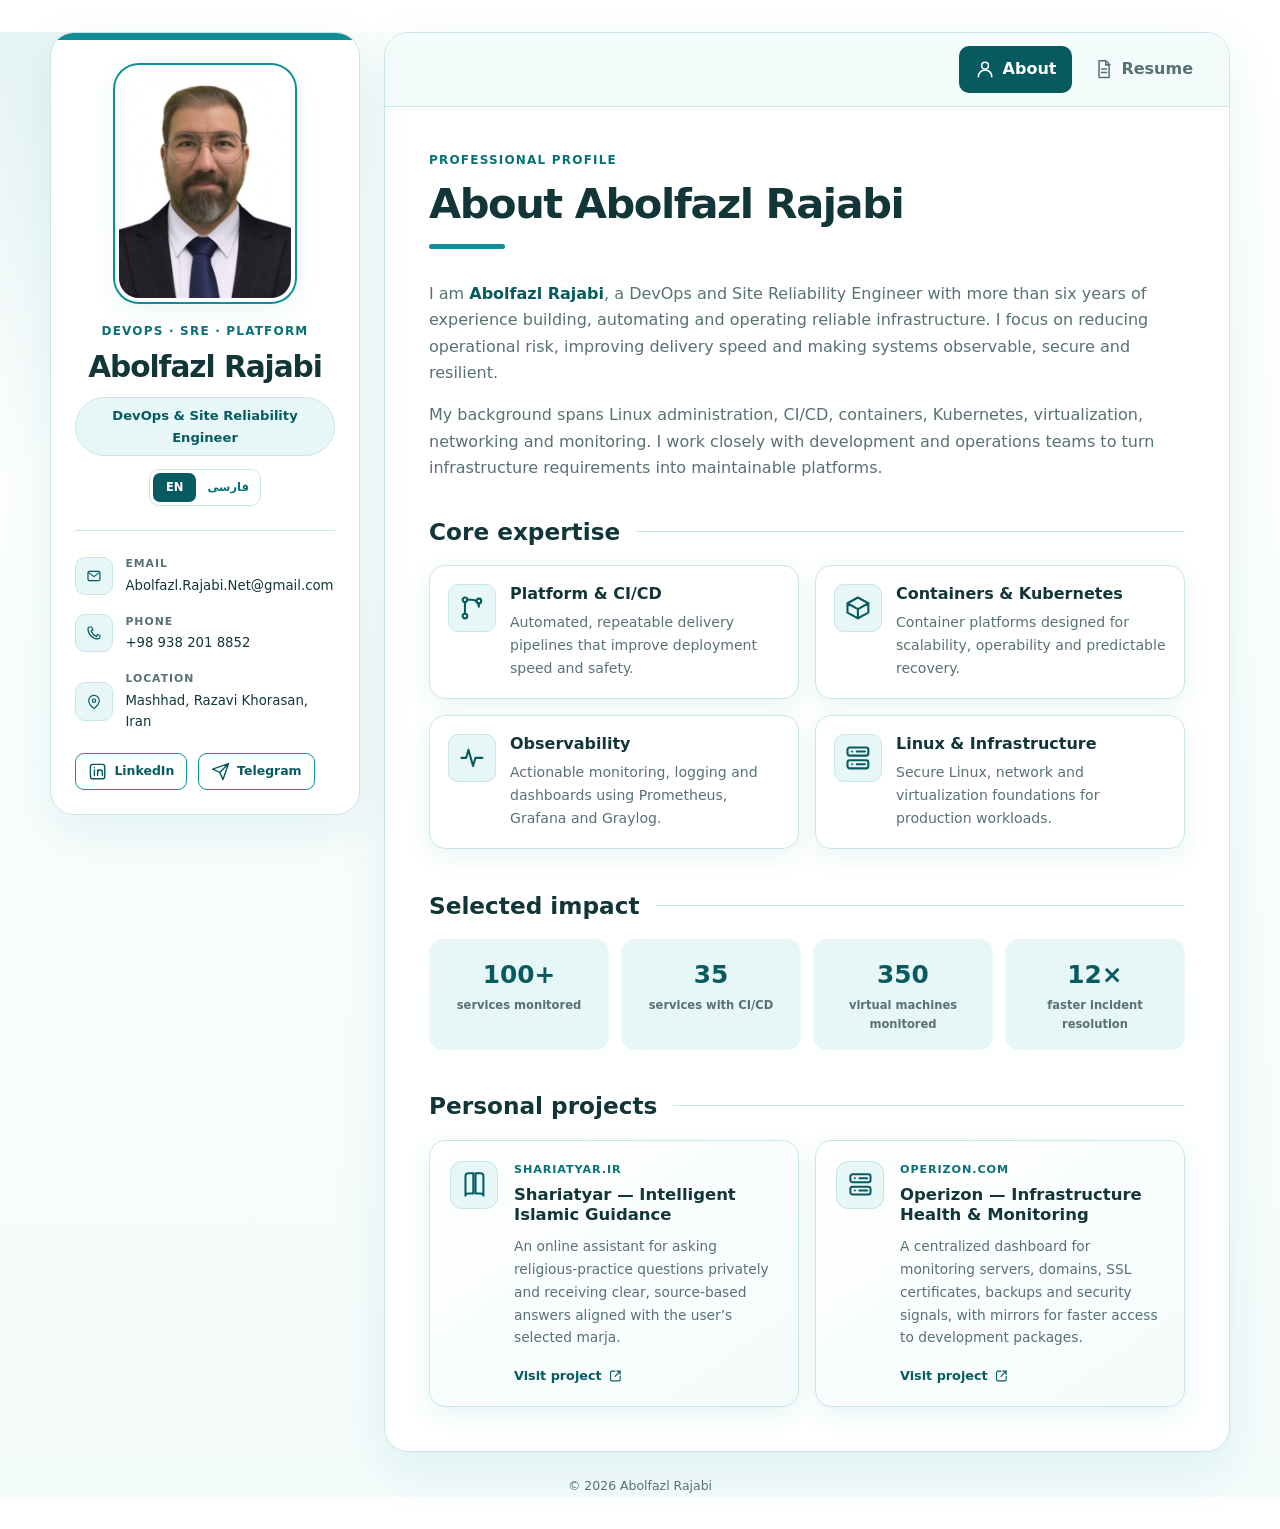
==== commit c6e8aa7a: "fix some issues" ====
--- a/index.html
+++ b/index.html
@@ -16,14 +16,14 @@
     <link rel="alternate" hreflang="fa" href="https://abolfazl-rajabi.ir/fa/" />
     <link rel="alternate" hreflang="x-default" href="https://abolfazl-rajabi.ir/" />
     <link rel="icon" href="./assets/images/favicon.svg" type="image/svg+xml" />
-    <link rel="preload" href="./assets/images/my-avatar.png" as="image" type="image/png" />
+    <link rel="preload" href="./assets/images/my-avatar.jpg" as="image" type="image/jpeg" />
     <link rel="stylesheet" href="./assets/css/style.css" />
 
     <meta property="og:type" content="profile" />
     <meta property="og:url" content="https://abolfazl-rajabi.ir/" />
     <meta property="og:title" content="Abolfazl Rajabi | DevOps &amp; SRE Engineer" />
     <meta property="og:description" content="DevOps and SRE engineer focused on reliable infrastructure, automation, observability and cloud-native platforms." />
-    <meta property="og:image" content="https://abolfazl-rajabi.ir/assets/images/my-avatar.png" />
+    <meta property="og:image" content="https://abolfazl-rajabi.ir/assets/images/my-avatar.jpg" />
     <meta property="og:image:alt" content="Portrait of Abolfazl Rajabi" />
     <meta property="og:locale" content="en_US" />
     <meta property="og:locale:alternate" content="fa_IR" />
@@ -32,7 +32,7 @@
     <meta name="twitter:card" content="summary" />
     <meta name="twitter:title" content="Abolfazl Rajabi | DevOps &amp; SRE Engineer" />
     <meta name="twitter:description" content="DevOps and SRE engineer specializing in Linux, Kubernetes, Docker, CI/CD and observability." />
-    <meta name="twitter:image" content="https://abolfazl-rajabi.ir/assets/images/my-avatar.png" />
+    <meta name="twitter:image" content="https://abolfazl-rajabi.ir/assets/images/my-avatar.jpg" />
 
     <script type="application/ld+json">
       {
@@ -42,7 +42,7 @@
         "name": "Abolfazl Rajabi",
         "alternateName": ["ابوالفضل رجبی"],
         "url": "https://abolfazl-rajabi.ir/",
-        "image": "https://abolfazl-rajabi.ir/assets/images/my-avatar.png",
+        "image": "https://abolfazl-rajabi.ir/assets/images/my-avatar.jpg",
         "jobTitle": "DevOps and Site Reliability Engineer",
         "description": "DevOps and SRE engineer specializing in Linux, Kubernetes, Docker, CI/CD, monitoring and infrastructure automation.",
         "email": "mailto:abolfazl.rajabi.net@gmail.com",
@@ -68,12 +68,14 @@
       <symbol id="icon-container" viewBox="0 0 24 24"><path d="m12 3 9 5-9 5-9-5zM3 8v8l9 5 9-5V8M12 13v8"/></symbol>
       <symbol id="icon-observability" viewBox="0 0 24 24"><path d="M3 12h4l2-7 4 14 2-7h6"/></symbol>
       <symbol id="icon-server" viewBox="0 0 24 24"><rect x="3" y="3" width="18" height="7" rx="2"/><rect x="3" y="14" width="18" height="7" rx="2"/><path d="M7 6.5h.01M7 17.5h.01M11 6.5h7M11 17.5h7"/></symbol>
+      <symbol id="icon-book" viewBox="0 0 24 24"><path d="M4 4.5A2.5 2.5 0 0 1 6.5 2H11v18H6.5A2.5 2.5 0 0 0 4 22zM20 4.5A2.5 2.5 0 0 0 17.5 2H13v18h4.5A2.5 2.5 0 0 1 20 22z"/></symbol>
+      <symbol id="icon-external" viewBox="0 0 24 24"><path d="M14 5h5v5M19 5l-8 8"/><path d="M19 13v5a2 2 0 0 1-2 2H6a2 2 0 0 1-2-2V7a2 2 0 0 1 2-2h5"/></symbol>
     </svg>
     <a class="skip-link" href="#main-content">Skip to main content</a>
     <main class="layout" id="main-content">
       <aside class="profile-card" aria-labelledby="profile-name">
         <div class="profile-summary">
-          <img class="avatar" src="./assets/images/my-avatar.png" width="160" height="160" alt="Portrait of Abolfazl Rajabi" />
+          <img class="avatar" src="./assets/images/my-avatar.jpg" width="180" height="240" alt="Portrait of Abolfazl Rajabi" />
           <div>
             <p class="eyebrow">DevOps · SRE · Platform</p>
             <h1 id="profile-name">Abolfazl Rajabi</h1>
@@ -127,6 +129,29 @@
               <div><dt>100+</dt><dd>services monitored</dd></div><div><dt>35</dt><dd>services with CI/CD</dd></div><div><dt>350</dt><dd>virtual machines monitored</dd></div><div><dt>12×</dt><dd>faster incident resolution</dd></div>
             </dl>
           </section>
+          <section class="projects" aria-labelledby="projects-title">
+            <div class="section-heading"><h3 id="projects-title">Personal projects</h3><span class="heading-line" aria-hidden="true"></span></div>
+            <div class="project-grid">
+              <article class="project-card">
+                <div class="project-icon" aria-hidden="true"><svg class="ui-icon"><use href="#icon-book"/></svg></div>
+                <div class="project-content">
+                  <p class="project-domain">shariatyar.ir</p>
+                  <h4>Shariatyar — Intelligent Islamic Guidance</h4>
+                  <p>An online assistant for asking religious-practice questions privately and receiving clear, source-based answers aligned with the user’s selected marja.</p>
+                  <a class="project-link" href="https://shariatyar.ir" target="_blank" rel="noopener noreferrer external">Visit project<svg class="ui-icon" aria-hidden="true"><use href="#icon-external"/></svg></a>
+                </div>
+              </article>
+              <article class="project-card">
+                <div class="project-icon" aria-hidden="true"><svg class="ui-icon"><use href="#icon-server"/></svg></div>
+                <div class="project-content">
+                  <p class="project-domain">operizon.com</p>
+                  <h4>Operizon — Infrastructure Health &amp; Monitoring</h4>
+                  <p>A centralized dashboard for monitoring servers, domains, SSL certificates, backups and security signals, with mirrors for faster access to development packages.</p>
+                  <a class="project-link" href="https://operizon.com" target="_blank" rel="noopener noreferrer external">Visit project<svg class="ui-icon" aria-hidden="true"><use href="#icon-external"/></svg></a>
+                </div>
+              </article>
+            </div>
+          </section>
         </article>
 
         <article id="resume-panel" class="page" role="tabpanel" aria-labelledby="resume-tab" data-page="resume" hidden>
--- a/assets/css/style.css
+++ b/assets/css/style.css
@@ -167,14 +167,14 @@
 }
 
 .avatar {
-  width: 160px;
-  aspect-ratio: 1;
+  width: 180px;
+  height: auto;
   margin: 0.5rem auto 1.2rem;
   border: 4px solid var(--white);
   border-radius: 24px;
   background: var(--brand-soft);
   box-shadow: 0 0 0 2px var(--brand), var(--shadow-small);
-  object-fit: cover;
+  object-fit: contain;
 }
 
 .eyebrow {
@@ -969,3 +969,134 @@
     height: 2.15rem;
   }
 }
+
+
+/* Personal projects */
+.projects {
+  margin-top: 2.6rem;
+}
+
+.project-grid {
+  display: grid;
+  grid-template-columns: repeat(2, minmax(0, 1fr));
+  gap: 1rem;
+}
+
+.project-card {
+  position: relative;
+  display: grid;
+  grid-template-columns: auto minmax(0, 1fr);
+  gap: 1rem;
+  min-height: 100%;
+  padding: 1.25rem;
+  border: 1px solid var(--border);
+  border-radius: var(--radius);
+  background: linear-gradient(145deg, var(--white), var(--brand-faint));
+  box-shadow: var(--shadow-small);
+  overflow: hidden;
+  transition: border-color var(--transition), box-shadow var(--transition), transform var(--transition);
+}
+
+.project-card::after {
+  position: absolute;
+  inset: auto 0 0;
+  height: 3px;
+  content: "";
+  background: var(--brand);
+  transform: scaleX(0);
+  transform-origin: left;
+  transition: transform var(--transition);
+}
+
+.project-card:hover {
+  border-color: var(--brand);
+  box-shadow: 0 14px 34px rgb(15 143 149 / 14%);
+  transform: translateY(-3px);
+}
+
+.project-card:hover::after {
+  transform: scaleX(1);
+}
+
+.project-icon {
+  display: grid;
+  width: 3rem;
+  height: 3rem;
+  place-items: center;
+  border: 1px solid var(--border);
+  border-radius: 12px;
+  color: var(--brand-deep);
+  background: var(--brand-soft);
+  font-size: 1.4rem;
+}
+
+.project-content {
+  display: flex;
+  min-width: 0;
+  flex-direction: column;
+}
+
+.project-domain {
+  margin-bottom: 0.35rem;
+  color: var(--brand-dark);
+  font-size: 0.7rem;
+  font-weight: 800;
+  letter-spacing: 0.08em;
+  text-transform: uppercase;
+}
+
+.project-card h4 {
+  margin-bottom: 0.6rem;
+  color: var(--ink);
+  font-size: 1.03rem;
+}
+
+.project-card p:not(.project-domain) {
+  margin-bottom: 1rem;
+  color: var(--muted);
+  font-size: 0.86rem;
+}
+
+.project-link {
+  display: inline-flex;
+  width: fit-content;
+  align-items: center;
+  gap: 0.4rem;
+  margin-top: auto;
+  color: var(--brand-deep);
+  font-size: 0.8rem;
+  font-weight: 800;
+  text-decoration: none;
+}
+
+.project-link:hover {
+  color: var(--brand);
+}
+
+.project-link .ui-icon {
+  transition: transform var(--transition);
+}
+
+.project-link:hover .ui-icon {
+  transform: translate(2px, -2px);
+}
+
+html[dir="rtl"] .project-card::after {
+  transform-origin: right;
+}
+
+html[dir="rtl"] .project-link:hover .ui-icon {
+  transform: translate(-2px, -2px);
+}
+
+@media (max-width: 680px) {
+  .project-grid {
+    grid-template-columns: 1fr;
+  }
+}
+
+@media (max-width: 420px) {
+  .project-card {
+    grid-template-columns: 1fr;
+  }
+}
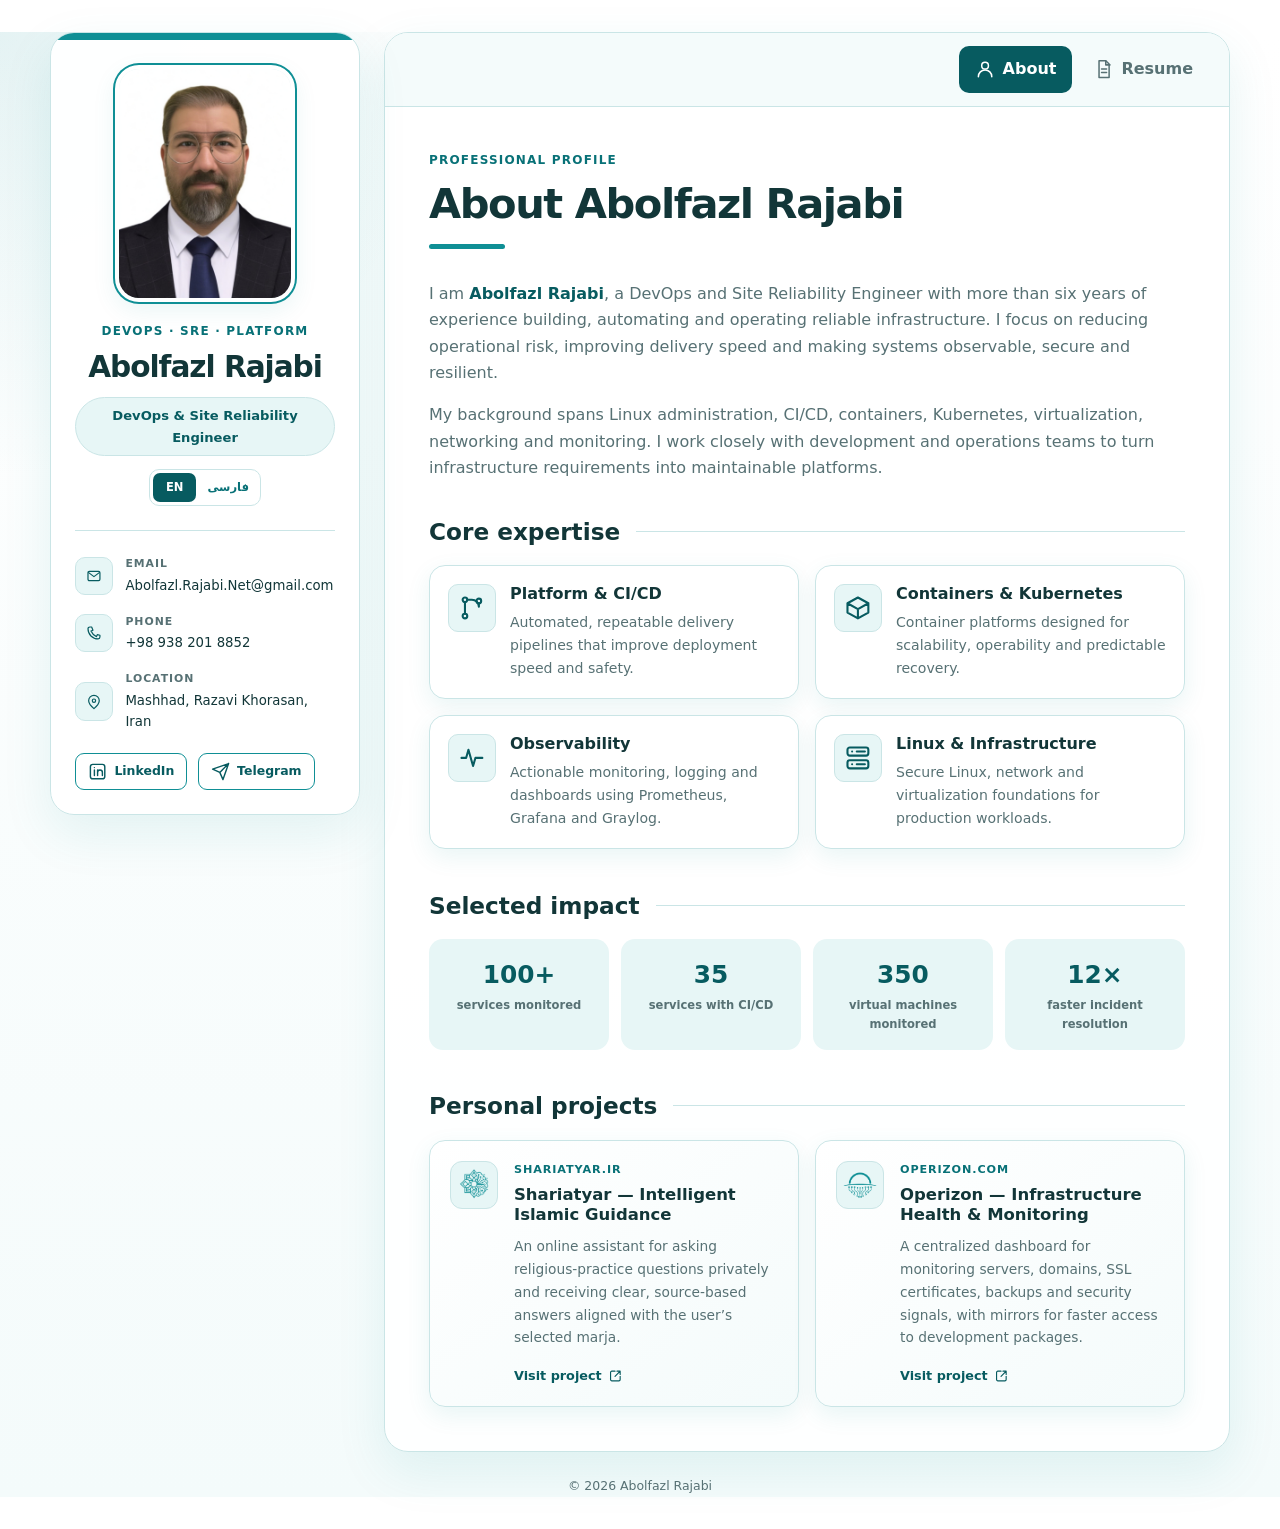
==== commit d374a4e9: "fix some issues" ====
--- a/index.html
+++ b/index.html
@@ -133,7 +133,7 @@
             <div class="section-heading"><h3 id="projects-title">Personal projects</h3><span class="heading-line" aria-hidden="true"></span></div>
             <div class="project-grid">
               <article class="project-card">
-                <div class="project-icon" aria-hidden="true"><svg class="ui-icon"><use href="#icon-book"/></svg></div>
+                <div class="project-icon" aria-hidden="true"><span class="project-logo project-logo--shariatyar"></span></div>
                 <div class="project-content">
                   <p class="project-domain">shariatyar.ir</p>
                   <h4>Shariatyar — Intelligent Islamic Guidance</h4>
@@ -142,7 +142,7 @@
                 </div>
               </article>
               <article class="project-card">
-                <div class="project-icon" aria-hidden="true"><svg class="ui-icon"><use href="#icon-server"/></svg></div>
+                <div class="project-icon" aria-hidden="true"><span class="project-logo project-logo--operizon"></span></div>
                 <div class="project-content">
                   <p class="project-domain">operizon.com</p>
                   <h4>Operizon — Infrastructure Health &amp; Monitoring</h4>
--- a/assets/css/style.css
+++ b/assets/css/style.css
@@ -1030,6 +1030,36 @@
   font-size: 1.4rem;
 }
 
+.project-logo {
+  display: block;
+  width: 2rem;
+  height: 2rem;
+  background: var(--brand);
+  transition: transform var(--transition);
+  -webkit-mask-position: center;
+  mask-position: center;
+  -webkit-mask-repeat: no-repeat;
+  mask-repeat: no-repeat;
+  -webkit-mask-size: contain;
+  mask-size: contain;
+}
+
+.project-logo--shariatyar {
+  -webkit-mask-image: url("../images/shariatyar-icon.png");
+  mask-image: url("../images/shariatyar-icon.png");
+}
+
+.project-logo--operizon {
+  width: 2.2rem;
+  height: 2.2rem;
+  -webkit-mask-image: url("../images/operizon-icon.png");
+  mask-image: url("../images/operizon-icon.png");
+}
+
+.project-card:hover .project-logo {
+  transform: scale(1.08);
+}
+
 .project-content {
   display: flex;
   min-width: 0;
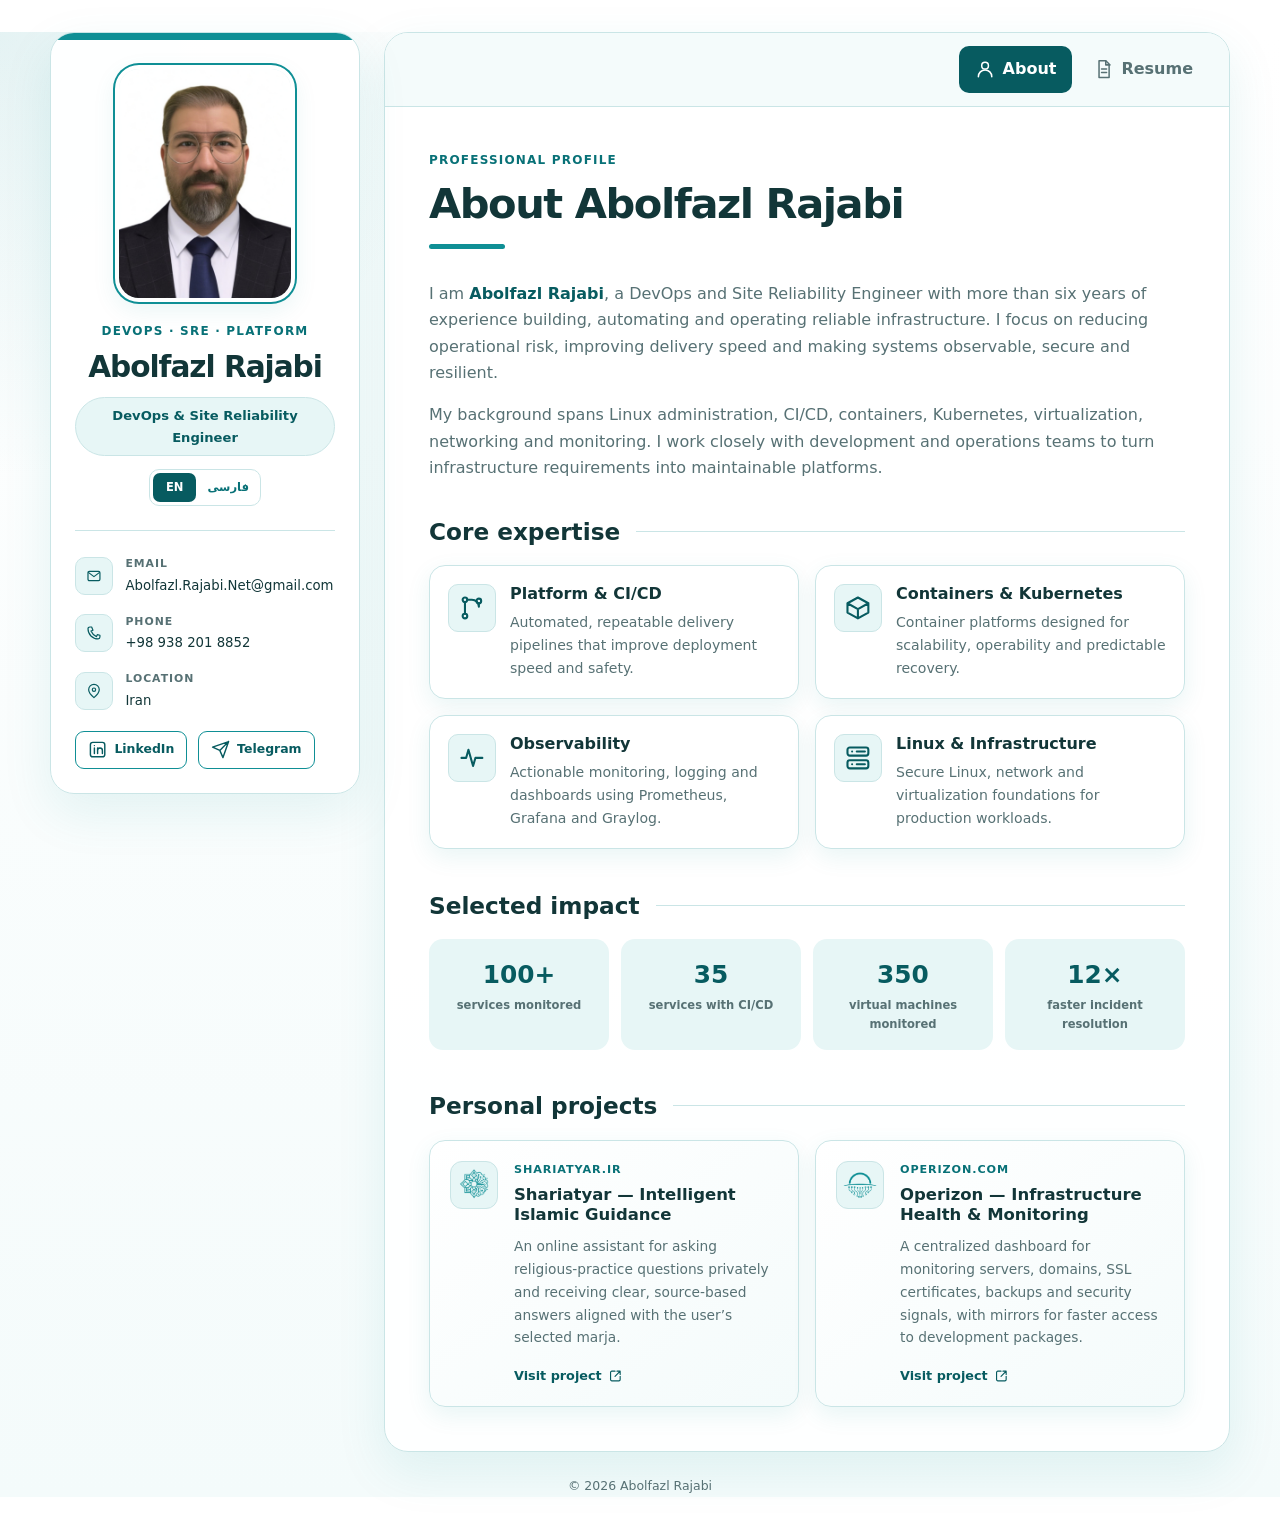
==== commit b8641aef: "change Location" ====
--- a/index.html
+++ b/index.html
@@ -93,7 +93,7 @@
           <address class="contact-list">
             <a href="mailto:abolfazl.rajabi.net@gmail.com"><span class="contact-icon"><svg class="ui-icon" aria-hidden="true"><use href="#icon-mail"/></svg></span><span class="contact-copy"><span class="contact-label">Email</span><span>Abolfazl.Rajabi.Net@gmail.com</span></span></a>
             <a href="tel:+989382018852"><span class="contact-icon"><svg class="ui-icon" aria-hidden="true"><use href="#icon-phone"/></svg></span><span class="contact-copy"><span class="contact-label">Phone</span><span dir="ltr">+98 938 201 8852</span></span></a>
-            <div><span class="contact-icon"><svg class="ui-icon" aria-hidden="true"><use href="#icon-location"/></svg></span><span class="contact-copy"><span class="contact-label">Location</span><span>Mashhad, Razavi Khorasan, Iran</span></span></div>
+            <div><span class="contact-icon"><svg class="ui-icon" aria-hidden="true"><use href="#icon-location"/></svg></span><span class="contact-copy"><span class="contact-label">Location</span><span>Iran</span></span></div>
           </address>
           <div class="social-links" aria-label="Social profiles">
             <a href="https://www.linkedin.com/in/abolfazl-rajabi-net" target="_blank" rel="me noopener noreferrer"><svg class="ui-icon" aria-hidden="true"><use href="#icon-linkedin"/></svg>LinkedIn</a>
